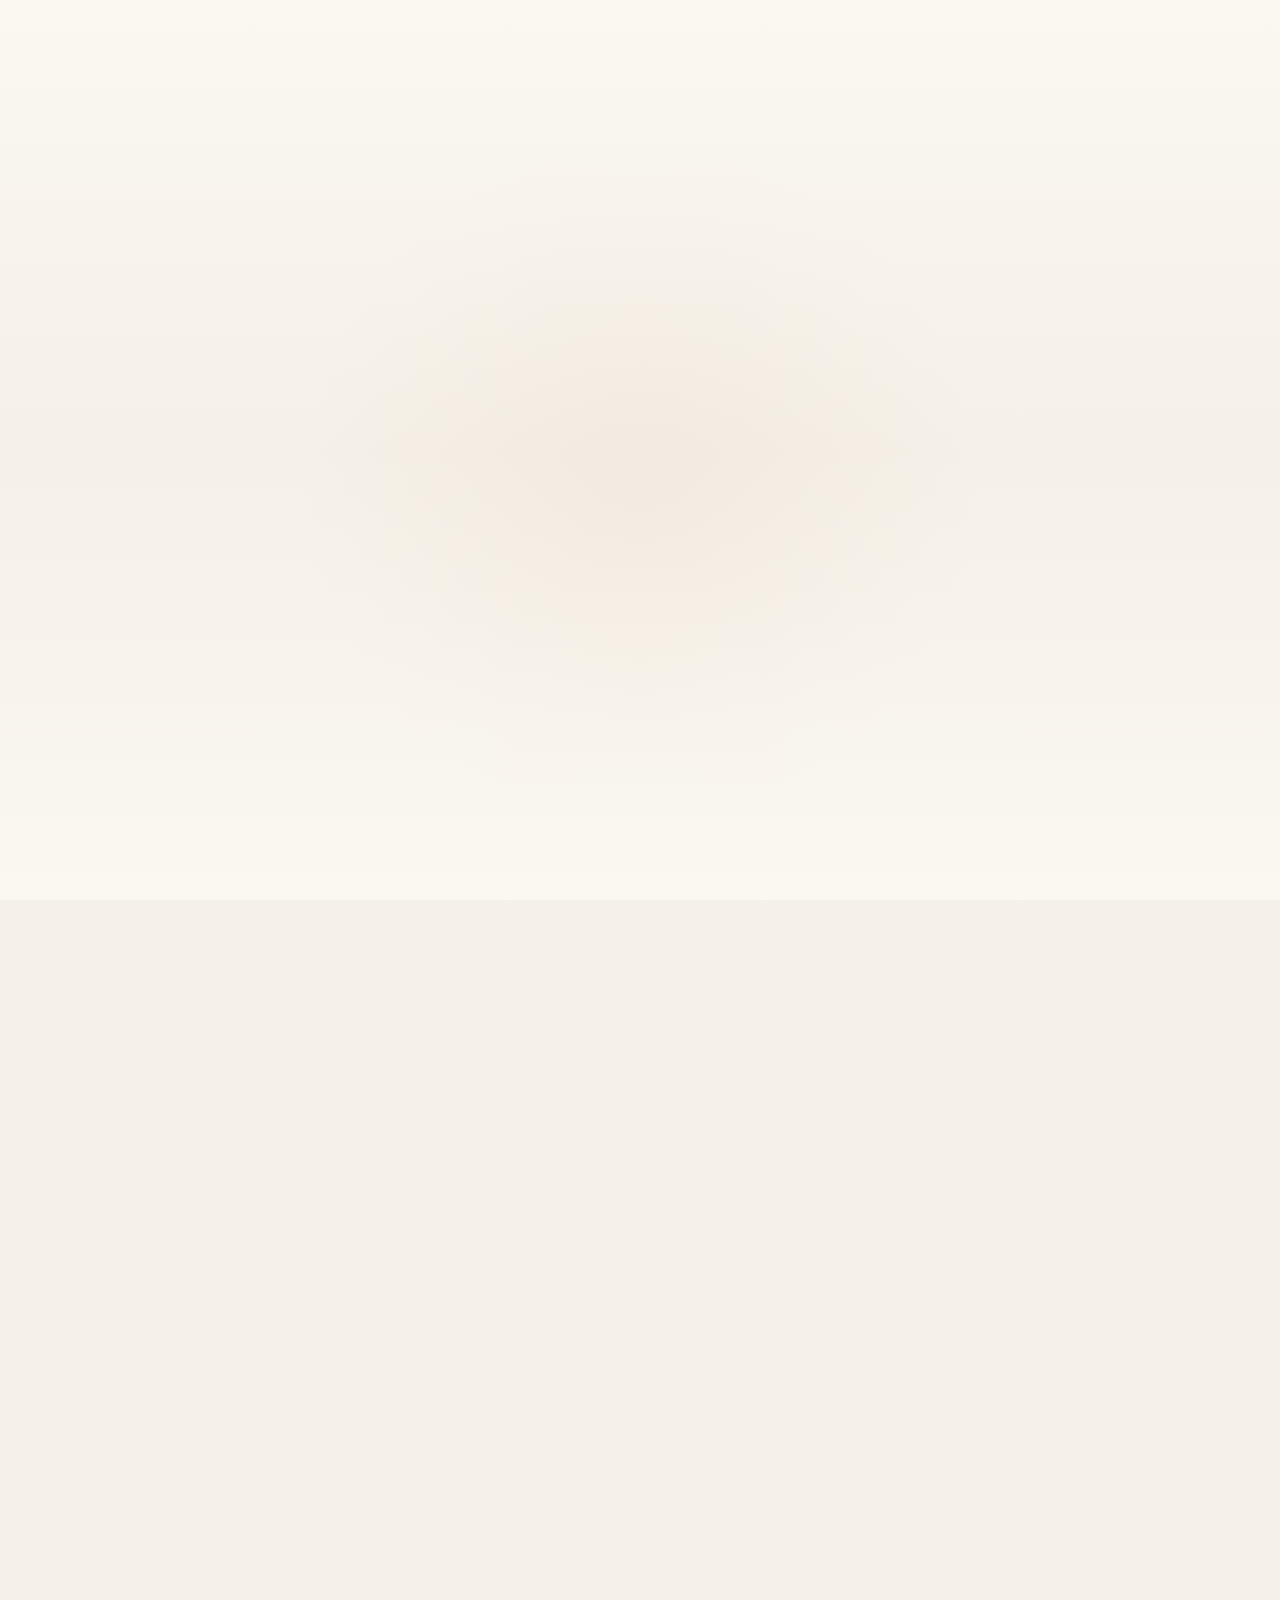
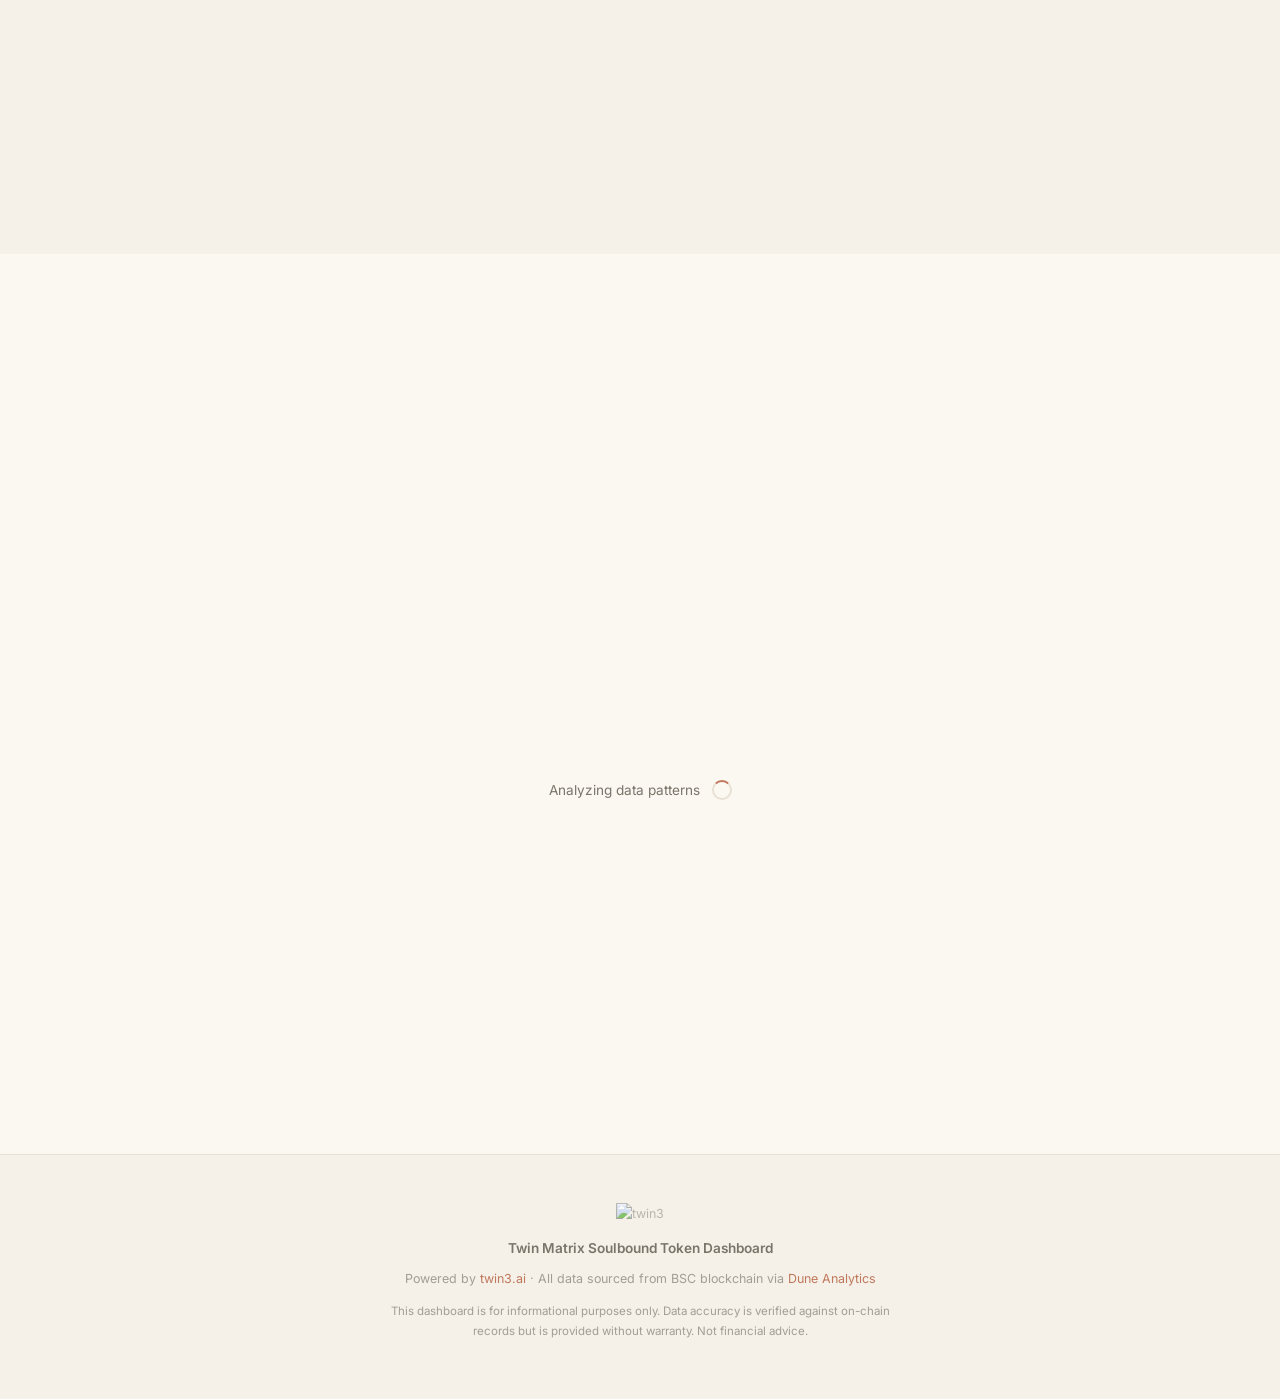
==== static/index.html @ 874ad04d "fix: UTC timezone for daily calculations, hero title resize, mobile padding - Changed daily calculat" ====
<!DOCTYPE html>
<html lang="en">

<head>
    <meta charset="UTF-8">
    <meta name="viewport" content="width=device-width, initial-scale=1.0">
    <title>Twin Matrix SBT — Growth Dashboard</title>
    <meta name="description"
        content="On-chain growth analytics dashboard for the Twin Matrix Soulbound Token on BSC. Real-time data updated every 4 hours.">
    <link rel="icon" href="/static/twin3-logo.svg" type="image/svg+xml">
    <link rel="preconnect" href="https://fonts.googleapis.com">
    <link
        href="https://fonts.googleapis.com/css2?family=Inter:wght@300;400;500;600;700;800;900&family=JetBrains+Mono:wght@400;500&display=swap"
        rel="stylesheet">
    <script src="https://cdnjs.cloudflare.com/ajax/libs/gsap/3.12.5/gsap.min.js"></script>
    <script src="https://cdnjs.cloudflare.com/ajax/libs/gsap/3.12.5/ScrollTrigger.min.js"></script>
    <script src="https://d3js.org/d3.v7.min.js"></script>
    <link rel="stylesheet" href="/static/style.css">
</head>

<body>

    <div class="progress-bar" id="progressBar"></div>
    <div class="tooltip" id="tooltip"></div>

    <!-- ═══════════ HERO ═══════════ -->
    <section class="hero" id="hero">
        <img src="/static/twin3-logo.svg" alt="twin3" class="hero-logo" id="heroLogo">
        <div class="hero-label">SOULBOUND TOKEN DASHBOARD</div>
        <h1 class="hero-title" id="heroTitle">Twin Matrix</h1>
        <div class="hero-subtitle-tag">Growth Dashboard</div>
        <p class="hero-subtitle">
            <strong>Twin Matrix Soulbound Token (SBT)</strong> is a BEP-721 NFT on the BNB Smart Chain.
            Each token is permanently bound to its owner's wallet and cannot be transferred — serving as
            a verifiable proof of membership in the Twin3 ecosystem.
        </p>
        <p class="hero-subtitle-sm">
            This dashboard tracks on-chain minting activity from contract deployment to present.
            All data is fetched directly from the BSC blockchain via Dune Analytics — no simulated data.
            <span class="update-badge" id="updateBadge">Data refreshed every 4 hours</span>
        </p>
        <div class="hero-contract" id="heroContract">
            <span class="mono">Contract: 0xe3ec...5156f</span>
            <span class="contract-sep">·</span>
            <span class="mono">Minter: 0x3446...7777</span>
        </div>
        <div class="hero-stats" id="heroStats">
            <div class="hero-stat">
                <div class="hero-stat-value" id="heroHolders">—</div>
                <div class="hero-stat-label">Total Holders</div>
            </div>
            <div class="hero-stat">
                <div class="hero-stat-value" id="heroToday">—</div>
                <div class="hero-stat-label">New Today</div>
            </div>
            <div class="hero-stat">
                <div class="hero-stat-value" id="heroDays">—</div>
                <div class="hero-stat-label">Days Active</div>
            </div>
            <div class="hero-stat">
                <div class="hero-stat-value" id="heroAvg7d">—</div>
                <div class="hero-stat-label">Avg/Day (7d)</div>
            </div>
        </div>
        <div class="hero-last-update" id="heroLastUpdate"></div>
        <div class="scroll-indicator"><span>Scroll to explore</span>
            <div class="arrow"></div>
        </div>
    </section>

    <!-- ═══════════ SCENE 1: GROWTH TIMELINE ═══════════ -->
    <section class="scene" id="scene-timeline">
        <div class="scene-inner">
            <div class="scene-label">Growth Timeline</div>
            <h2 class="scene-title">Daily New User Acquisition</h2>
            <p class="scene-narrative" id="timelineNarrative">Loading growth data...</p>

            <div class="explanation-block" id="timelineExplain">
                <p>Each bar represents the number of <strong>unique wallets</strong> that received a Twin Matrix SBT
                    on a given day. The minting contract sends one token per wallet — so each new holder
                    corresponds to exactly one mint transaction initiated by the official minter address.</p>
                <p>Use the <strong>moving average</strong> toggle to smooth out daily volatility. The brush area below
                    the chart lets you zoom into a specific date range by dragging the selection handles.</p>
            </div>

            <div class="metrics-row" id="timelineMetrics"></div>

            <div class="card" id="timelineCard">
                <h3>Daily New Users — Full History</h3>
                <div class="controls-row">
                    <label>Moving Avg:</label>
                    <div class="btn-group" id="maGroup">
                        <button class="btn" data-ma="0">None</button>
                        <button class="btn active" data-ma="7">7d</button>
                        <button class="btn" data-ma="14">14d</button>
                        <button class="btn" data-ma="30">30d</button>
                    </div>
                </div>
                <div class="chart-area" id="timelineChart" style="height:320px;"></div>
                <div class="range-slider-container">
                    <div class="chart-area range-brush-area" id="brushChart" style="height:48px;"></div>
                </div>
                <div class="chart-caption">
                    Each bar = COUNT(DISTINCT to_address) where from = 0x0 (minting). MA = rolling window average.
                </div>
            </div>

            <div class="card" id="cumulativeCard">
                <h3>Cumulative Holder Growth</h3>
                <div class="chart-area" id="cumulativeChart" style="height:280px;"></div>
                <div class="chart-caption">
                    Running total of unique holders. Milestone markers at 10K, 25K, 50K, and 75K.
                    Formula: <code>cumulative[n] = Σ(new_users[0..n])</code>
                </div>
            </div>

            <div class="formula-card" id="timelineFormulaCard">
                <div class="formula-card-header">
                    <span class="formula-icon">📐</span>
                    <div>
                        <div class="formula-card-title">Calculation Method</div>
                        <div class="formula-card-subtitle">How daily new users are counted</div>
                    </div>
                </div>
                <div class="formula-card-body">
                    <div class="formula-step">
                        <div class="step-num">1</div>
                        <div>
                            <strong>Identify mint transactions</strong> — Filter <code>nft.transfers</code> on BSC
                            where <code>from = 0x000...0000</code> (null address, indicating a mint) and the
                            initiating transaction sender matches the official minter wallet.
                        </div>
                    </div>
                    <div class="formula-step">
                        <div class="step-num">2</div>
                        <div>
                            <strong>Group by day</strong> — Truncate <code>block_time</code> to date and count
                            distinct
                            <code>to</code> addresses per day. This prevents double-counting if a wallet received
                            multiple tokens in one day (which does not happen for SBTs, but is a safety measure).
                        </div>
                    </div>
                    <div class="formula-step">
                        <div class="step-num">3</div>
                        <div>
                            <strong>Compute cumulative</strong> — Sum all daily counts up to each date to produce the
                            running total of holders.
                        </div>
                    </div>
                </div>
                <details class="formula-sql">
                    <summary>View SQL Query</summary>
                    <div class="formula-content" id="timelineSQL">
                        <div class="loading">Loading SQL</div>
                    </div>
                </details>
            </div>
        </div>
    </section>

    <!-- ═══════════ SCENE 2: WALLET ANALYSIS ═══════════ -->
    <section class="scene" id="scene-wallet">
        <div class="scene-inner">
            <div class="scene-label">User Quality Analysis</div>
            <h2 class="scene-title">Who Are Our New Users?</h2>
            <p class="scene-narrative" id="walletNarrative">Loading wallet analysis...</p>

            <div class="explanation-block" id="walletExplain">
                <p>For each new holder, we look back <strong>up to 1 year</strong> at their transaction history on BNB
                    Smart Chain.
                    This reveals whether they are <em>brand-new wallets</em> (never transacted before) or <em>seasoned
                        users</em> with existing on-chain activity.</p>
                <p>The <strong>donut chart</strong> shows wallet age distribution — how long ago each wallet first
                    appeared on-chain.
                    The <strong>bar chart</strong> shows how many prior transactions each wallet had before minting the
                    SBT.</p>
            </div>

            <div style="display:flex;gap:1.2rem;flex-wrap:wrap;">
                <div class="card" style="flex:1;min-width:300px;" id="ageDonutCard">
                    <h3>Wallet Age Distribution</h3>
                    <div class="chart-area" id="ageDonut" style="height:300px;"></div>
                    <div class="chart-caption">
                        Age = days since first on-chain transaction (up to 1 year lookback).
                        "No history" = no prior transactions found within the lookback window.
                    </div>
                </div>
                <div class="card" style="flex:1;min-width:300px;" id="txBarCard">
                    <h3>Prior Transaction Activity</h3>
                    <div class="chart-area" id="txBar" style="height:300px;"></div>
                    <div class="chart-caption">
                        Count of outgoing transactions in the 365 days before minting.
                        Higher counts = more active/experienced users.
                    </div>
                </div>
            </div>

            <div class="formula-card" id="walletFormulaCard">
                <div class="formula-card-header">
                    <span class="formula-icon">📐</span>
                    <div>
                        <div class="formula-card-title">Wallet Age Analysis Method</div>
                        <div class="formula-card-subtitle">How we classify user experience level</div>
                    </div>
                </div>
                <div class="formula-card-body">
                    <div class="formula-step">
                        <div class="step-num">1</div>
                        <div>
                            <strong>Identify today's new users</strong> — All wallets receiving their first SBT today.
                        </div>
                    </div>
                    <div class="formula-step">
                        <div class="step-num">2</div>
                        <div>
                            <strong>Count prior transactions</strong> — For each new user, count
                            <code>bnb.transactions</code> where <code>from = wallet</code> in the 365 days before the
                            mint.
                        </div>
                    </div>
                    <div class="formula-step">
                        <div class="step-num">3</div>
                        <div>
                            <strong>Find wallet age</strong> — Earliest transaction date within the lookback window.
                            <code>age_days = mint_date - first_tx_date</code>. If no history found, classified as "No
                            history (≤1y)".
                        </div>
                    </div>
                    <div class="formula-step">
                        <div class="step-num">4</div>
                        <div>
                            <strong>Bucket classification</strong> — Age buckets: <em>&lt;7d, 7–29d, 30–89d, 90–179d,
                                180d–1y</em>.
                            Tx buckets: <em>0, 1–2, 3–9, 10–49, 50–199, 200+</em>.
                        </div>
                    </div>
                </div>
                <details class="formula-sql">
                    <summary>View SQL Query</summary>
                    <div class="formula-content" id="walletSQL">
                        <div class="loading">Loading SQL</div>
                    </div>
                </details>
            </div>
        </div>
    </section>

    <!-- ═══════════ SCENE 3: CROSS-ANALYSIS HEATMAPS ═══════════ -->
    <section class="scene" id="scene-heatmap">
        <div class="scene-inner">
            <div class="scene-label">Cross-Tab Analysis</div>
            <h2 class="scene-title">Wallet Maturity × Activity</h2>
            <p class="scene-narrative">
                The heatmap below cross-tabulates <strong>wallet age</strong> (rows) against <strong>prior transaction
                    count</strong> (columns) to reveal the profile of today's new SBT holders.
                Darker cells indicate higher concentrations of users. Hover any cell for exact numbers.
            </p>

            <div class="explanation-block">
                <p>This matrix answers: <em>"Are new holders experienced blockchain users or newcomers?"</em>
                    If most users land in the top-left (no history + 0 txs), it may indicate fresh wallets
                    created specifically for this token. If concentrated in bottom-right, it suggests adoption
                    by established on-chain users.</p>
                <p>Toggle between <strong>absolute counts</strong> and <strong>percentage view</strong> to understand
                    relative distribution.</p>
            </div>

            <div class="card" id="heatmapCard">
                <h3>Age × Transaction Count</h3>
                <div class="controls-row">
                    <div class="btn-group" id="heatmapMode">
                        <button class="btn active" data-mode="count">User Count</button>
                        <button class="btn" data-mode="pct">% of Total</button>
                    </div>
                </div>
                <div class="heatmap-wrapper">
                    <table class="heatmap-table">
                        <thead id="heatmapHead"></thead>
                        <tbody id="heatmapBody"></tbody>
                    </table>
                </div>
                <div class="chart-caption">
                    Matrix[row, col] = COUNT(*) WHERE age_bucket = row AND tx_count_bucket = col.
                    Color intensity ∝ value / max(matrix).
                </div>
            </div>

            <div class="card" id="ageStripCard">
                <h3>Wallet Age — Proportion Strip</h3>
                <p class="strip-desc">Each segment's width represents the proportion of new users in that age category.
                </p>
                <div id="ageStrip" style="display:flex;border-radius:8px;overflow:hidden;height:36px;"></div>
                <div id="ageStripLegend"
                    style="display:flex;flex-wrap:wrap;gap:0.6rem;margin-top:0.6rem;font-size:0.75rem;color:var(--text-muted);">
                </div>
            </div>
        </div>
    </section>

    <!-- ═══════════ SCENE 4: KEY INSIGHTS ═══════════ -->
    <section class="scene" id="scene-insights">
        <div class="scene-inner">
            <div class="scene-label">Automated Insights</div>
            <h2 class="scene-title">Key Takeaways</h2>
            <p class="scene-narrative">
                The following insights are <strong>auto-generated</strong> by comparing recent metrics against
                historical baselines. They are updated every 4 hours along with the underlying data.
            </p>
            <div class="insights-grid" id="insightsGrid">
                <div class="loading">Analyzing data patterns</div>
            </div>
        </div>
    </section>

    <!-- ═══════════ FOOTER ═══════════ -->
    <footer class="footer" id="footer">
        <img src="/static/twin3-logo.svg" alt="twin3" class="footer-logo">
        <p class="footer-brand">Twin Matrix Soulbound Token Dashboard</p>
        <p>Powered by <a href="https://twin3.ai" target="_blank">twin3.ai</a> · All data sourced from BSC blockchain
            via <a href="https://dune.com" target="_blank">Dune Analytics</a></p>
        <p class="footer-disclaimer">
            This dashboard is for informational purposes only. Data accuracy is verified against on-chain records
            but is provided without warranty. Not financial advice.
        </p>
        <p class="footer-update" id="footerUpdate"></p>
    </footer>

    <script src="/static/app.js"></script>
</body>

</html>
---- static/style.css ----
/* ═══════════════════════════════════════════════════════════
   BSC Token Growth Dashboard — Cream Theme
   ═══════════════════════════════════════════════════════════ */

:root {
    --bg-primary: #FBF8F1;
    --bg-secondary: #F5F0E8;
    --bg-card: rgba(255, 255, 255, 0.75);
    --bg-card-solid: #FFFFFF;
    --bg-code: #F0EBE1;
    --text-primary: #2D2A26;
    --text-secondary: #5A5550;
    --text-muted: #7A746A;
    --text-faint: #A39E94;
    --border: #E8E0D4;
    --border-light: #F0E8DC;
    --accent: #C0785C;
    --accent-light: #D4A574;
    --accent-dark: #A06040;
    --accent-bg: rgba(192, 120, 92, 0.08);
    --green: #5B8C5A;
    --green-bg: rgba(91, 140, 90, 0.08);
    --amber: #B8860B;
    --amber-bg: rgba(184, 134, 11, 0.08);
    --info: #7B8FA8;
    --info-bg: rgba(123, 143, 168, 0.08);
    --chart-grid: #EDE6DA;
    --shadow-sm: 0 1px 3px rgba(45, 42, 38, 0.06);
    --shadow-md: 0 4px 16px rgba(45, 42, 38, 0.08);
    --shadow-lg: 0 8px 32px rgba(45, 42, 38, 0.1);
    --radius: 14px;
}

*,
*::before,
*::after {
    box-sizing: border-box;
    margin: 0;
    padding: 0;
}

html {
    scroll-behavior: smooth;
}

body {
    font-family: 'Inter', -apple-system, sans-serif;
    background: var(--bg-primary);
    color: var(--text-primary);
    line-height: 1.7;
    overflow-x: hidden;
}

.mono {
    font-family: 'JetBrains Mono', monospace;
}

h1,
h2,
h3 {
    font-weight: 700;
    line-height: 1.2;
    color: var(--text-primary);
}

/* ── Progress Bar ─────────────────────────────────────────── */
.progress-bar {
    position: fixed;
    top: 0;
    left: 0;
    height: 3px;
    background: linear-gradient(90deg, var(--accent), var(--accent-light));
    z-index: 999;
    width: 0%;
}

/* ── Layout ───────────────────────────────────────────────── */
.scene {
    min-height: 100vh;
    display: flex;
    align-items: center;
    justify-content: center;
    padding: 5rem 2rem;
    position: relative;
}

.scene:nth-child(even) {
    background: var(--bg-secondary);
}

.scene-inner {
    max-width: 960px;
    width: 100%;
}

/* ── Hero ─────────────────────────────────────────────────── */
.hero {
    min-height: 100vh;
    display: flex;
    flex-direction: column;
    align-items: center;
    justify-content: center;
    text-align: center;
    background: linear-gradient(180deg, var(--bg-primary) 0%, var(--bg-secondary) 50%, var(--bg-primary) 100%);
    position: relative;
}

.hero::before {
    content: '';
    position: absolute;
    top: 15%;
    left: 50%;
    transform: translateX(-50%);
    width: 700px;
    height: 700px;
    background: radial-gradient(circle, rgba(192, 120, 92, 0.05) 0%, transparent 70%);
    pointer-events: none;
}

.hero-label {
    font-size: 0.7rem;
    letter-spacing: 0.3em;
    text-transform: uppercase;
    color: var(--accent);
    margin-bottom: 1rem;
    opacity: 0;
}

.hero-title {
    font-size: 3.8rem;
    font-weight: 900;
    background: linear-gradient(135deg, var(--text-primary) 0%, var(--accent) 100%);
    -webkit-background-clip: text;
    -webkit-text-fill-color: transparent;
    background-clip: text;
    color: transparent;
    margin-bottom: 0.2rem;
    opacity: 0;
}

.hero-subtitle-tag {
    font-size: 1.1rem;
    font-weight: 500;
    letter-spacing: 0.15em;
    text-transform: uppercase;
    color: var(--text-muted);
    margin-bottom: 1.5rem;
    opacity: 0;
}

.hero-logo {
    width: 72px;
    height: 72px;
    margin-bottom: 1.2rem;
    opacity: 0;
}

.hero-subtitle {
    font-size: 1rem;
    color: var(--text-secondary);
    max-width: 600px;
    margin-bottom: 0.8rem;
    opacity: 0;
    line-height: 1.8;
}

.hero-subtitle strong {
    color: var(--text-primary);
    font-weight: 700;
}

.hero-subtitle-sm {
    font-size: 0.88rem;
    color: var(--text-muted);
    max-width: 560px;
    margin-bottom: 1.2rem;
    opacity: 0;
    line-height: 1.7;
}

.update-badge {
    display: inline-block;
    padding: 0.15rem 0.6rem;
    margin-left: 0.3rem;
    background: var(--accent-bg);
    color: var(--accent);
    border-radius: 999px;
    font-size: 0.72rem;
    font-weight: 600;
    letter-spacing: 0.02em;
    border: 1px solid rgba(192, 120, 92, 0.2);
}

.hero-contract {
    font-size: 0.74rem;
    color: var(--text-faint);
    padding: 0.5rem 1.2rem;
    border: 1px solid var(--border);
    border-radius: 999px;
    background: var(--bg-card);
    opacity: 0;
    display: flex;
    align-items: center;
    gap: 0.3rem;
    flex-wrap: wrap;
    justify-content: center;
}

.contract-sep {
    color: var(--border);
    margin: 0 0.2rem;
}

.hero-last-update {
    font-size: 0.72rem;
    color: var(--text-faint);
    margin-top: 1rem;
    opacity: 0;
}

.hero-stats {
    display: flex;
    gap: 2rem;
    margin-top: 2.5rem;
    opacity: 0;
}

.hero-stat {
    text-align: center;
}

.hero-stat-value {
    font-size: 2rem;
    font-weight: 900;
    background: linear-gradient(135deg, var(--accent-dark), var(--accent-light));
    -webkit-background-clip: text;
    -webkit-text-fill-color: transparent;
}

.hero-stat-label {
    font-size: 0.7rem;
    letter-spacing: 0.12em;
    text-transform: uppercase;
    color: var(--text-muted);
}

.scroll-indicator {
    position: absolute;
    bottom: 2rem;
    left: 50%;
    transform: translateX(-50%);
    display: flex;
    flex-direction: column;
    align-items: center;
    gap: 0.5rem;
    color: var(--text-faint);
    font-size: 0.72rem;
    letter-spacing: 0.1em;
    opacity: 0;
}

.scroll-indicator .arrow {
    width: 18px;
    height: 18px;
    border-right: 2px solid var(--text-faint);
    border-bottom: 2px solid var(--text-faint);
    transform: rotate(45deg);
    animation: bounceArrow 2s infinite;
}

@keyframes bounceArrow {

    0%,
    100% {
        transform: rotate(45deg) translateY(0);
    }

    50% {
        transform: rotate(45deg) translateY(8px);
    }
}

/* ── Section Labels ──────────────────────────────────────── */
.scene-label {
    font-size: 0.68rem;
    letter-spacing: 0.2em;
    text-transform: uppercase;
    color: var(--accent);
    margin-bottom: 0.75rem;
    opacity: 0;
}

.scene-title {
    font-size: 1.9rem;
    font-weight: 800;
    margin-bottom: 1rem;
    opacity: 0;
}

.scene-narrative {
    font-size: 1rem;
    color: var(--text-secondary);
    margin-bottom: 2rem;
    line-height: 1.8;
    opacity: 0;
}

/* ── Cards ────────────────────────────────────────────────── */
.card {
    background: var(--bg-card);
    border: 1px solid var(--border);
    border-radius: var(--radius);
    padding: 2rem;
    box-shadow: var(--shadow-sm);
    margin-bottom: 1.5rem;
    opacity: 0;
    transform: translateY(30px);
    transition: box-shadow 0.3s, transform 0.3s;
}

.card:hover {
    box-shadow: var(--shadow-md);
}

.card h3 {
    font-size: 0.68rem;
    letter-spacing: 0.2em;
    text-transform: uppercase;
    color: var(--text-muted);
    margin-bottom: 1.2rem;
}

/* ── Big Numbers ─────────────────────────────────────────── */
.metrics-row {
    display: flex;
    gap: 1.2rem;
    margin-bottom: 1.5rem;
    flex-wrap: wrap;
}

.metric-card {
    flex: 1;
    min-width: 180px;
    background: var(--bg-card);
    border: 1px solid var(--border);
    border-radius: var(--radius);
    padding: 1.5rem;
    text-align: center;
    box-shadow: var(--shadow-sm);
    opacity: 0;
    transform: translateY(20px);
    transition: box-shadow 0.3s, transform 0.2s;
}

.metric-card:hover {
    box-shadow: var(--shadow-md);
    transform: translateY(-2px) !important;
}

.metric-value {
    font-size: 2.4rem;
    font-weight: 900;
    background: linear-gradient(135deg, var(--accent-dark), var(--accent-light));
    -webkit-background-clip: text;
    -webkit-text-fill-color: transparent;
}

.metric-label {
    font-size: 0.7rem;
    letter-spacing: 0.12em;
    text-transform: uppercase;
    color: var(--text-muted);
    margin-top: 0.3rem;
}

.metric-spark {
    margin-top: 0.5rem;
    height: 30px;
}

/* ── Chart Controls ──────────────────────────────────────── */
.controls-row {
    display: flex;
    gap: 0.5rem;
    margin-bottom: 1rem;
    flex-wrap: wrap;
    align-items: center;
}

.controls-row label {
    font-size: 0.75rem;
    color: var(--text-muted);
    margin-right: 0.25rem;
}

.btn {
    padding: 0.35rem 0.8rem;
    border: 1px solid var(--border);
    border-radius: 8px;
    background: var(--bg-card-solid);
    color: var(--text-secondary);
    font-size: 0.78rem;
    cursor: pointer;
    transition: all 0.2s;
    font-family: inherit;
}

.btn:hover,
.btn.active {
    background: var(--accent);
    color: #fff;
    border-color: var(--accent);
}

.btn-group {
    display: flex;
    gap: 0;
}

.btn-group .btn {
    border-radius: 0;
}

.btn-group .btn:first-child {
    border-radius: 8px 0 0 8px;
}

.btn-group .btn:last-child {
    border-radius: 0 8px 8px 0;
}

/* ── Date Range Slider ───────────────────────────────────── */
.range-slider-container {
    position: relative;
    width: 100%;
    height: 48px;
    margin: 1rem 0 0.5rem;
    background: var(--bg-secondary);
    border-radius: 8px;
    overflow: hidden;
}

.range-brush-area {
    width: 100%;
    height: 100%;
}

/* ── Charts ───────────────────────────────────────────────── */
.chart-area {
    position: relative;
    width: 100%;
}

.chart-area svg {
    width: 100%;
    overflow: visible;
}

/* ── Heatmap ─────────────────────────────────────────────── */
.heatmap-wrapper {
    overflow-x: auto;
}

.heatmap-table {
    width: 100%;
    border-collapse: separate;
    border-spacing: 4px;
}

.heatmap-table th {
    font-size: 0.68rem;
    letter-spacing: 0.1em;
    text-transform: uppercase;
    color: var(--text-muted);
    padding: 0.6rem;
    text-align: center;
}

.heatmap-table td {
    text-align: center;
    padding: 0.6rem;
    border-radius: 6px;
    font-weight: 600;
    font-size: 0.85rem;
    transition: transform 0.15s;
    cursor: default;
    position: relative;
}

.heatmap-table td:hover {
    transform: scale(1.08);
    z-index: 2;
}

.heatmap-table .row-label {
    text-align: left;
    color: var(--text-secondary);
    font-weight: 500;
    font-size: 0.82rem;
}

/* ── Tooltip ─────────────────────────────────────────────── */
.tooltip {
    position: fixed;
    padding: 0.6rem 0.9rem;
    background: var(--text-primary);
    color: var(--bg-primary);
    border-radius: 8px;
    font-size: 0.78rem;
    pointer-events: none;
    z-index: 1000;
    opacity: 0;
    transition: opacity 0.15s;
    box-shadow: var(--shadow-lg);
    max-width: 240px;
    line-height: 1.5;
}

.tooltip.visible {
    opacity: 1;
}

/* ── Insight Cards ───────────────────────────────────────── */
.insights-grid {
    display: flex;
    flex-direction: column;
    gap: 1rem;
}

.insight-card {
    background: var(--bg-card);
    border: 1px solid var(--border);
    border-radius: 12px;
    padding: 1.3rem 1.8rem;
    box-shadow: var(--shadow-sm);
    opacity: 0;
    transform: translateX(-20px);
}

.insight-card.positive {
    border-left: 3px solid var(--green);
    background: var(--green-bg);
}

.insight-card.warning {
    border-left: 3px solid var(--amber);
    background: var(--amber-bg);
}

.insight-card.info {
    border-left: 3px solid var(--info);
    background: var(--info-bg);
}

.insight-card .title {
    font-weight: 700;
    font-size: 0.9rem;
    margin-bottom: 0.4rem;
}

.insight-card.positive .title {
    color: var(--green);
}

.insight-card.warning .title {
    color: var(--amber);
}

.insight-card.info .title {
    color: var(--info);
}

.insight-card .detail {
    font-size: 0.85rem;
    color: var(--text-secondary);
    line-height: 1.6;
}

/* ── Formula Block ───────────────────────────────────────── */
details.formula-block {
    margin-top: 1.2rem;
    border: 1px solid var(--border-light);
    border-radius: 10px;
    overflow: hidden;
}

details.formula-block summary {
    padding: 0.65rem 1rem;
    cursor: pointer;
    font-size: 0.82rem;
    font-weight: 500;
    color: var(--text-muted);
    background: var(--bg-secondary);
    user-select: none;
    transition: color 0.2s;
}

details.formula-block summary:hover {
    color: var(--accent);
}

details.formula-block[open] summary {
    border-bottom: 1px solid var(--border-light);
}

.formula-content {
    padding: 1rem;
    background: var(--bg-code);
}

.formula-content .desc {
    font-size: 0.82rem;
    color: var(--text-secondary);
    margin-bottom: 0.8rem;
    line-height: 1.6;
}

.formula-content pre {
    background: #2D2A26;
    color: #E8E0D4;
    padding: 0.8rem 1rem;
    border-radius: 8px;
    overflow-x: auto;
    font-size: 0.75rem;
    line-height: 1.6;
    font-family: 'JetBrains Mono', monospace;
}

/* ── Loading ─────────────────────────────────────────────── */
.loading {
    display: flex;
    align-items: center;
    justify-content: center;
    padding: 3rem;
    color: var(--text-muted);
    font-size: 0.85rem;
}

.loading::after {
    content: '';
    width: 20px;
    height: 20px;
    margin-left: 0.75rem;
    border: 2px solid var(--border);
    border-top-color: var(--accent);
    border-radius: 50%;
    animation: spin 0.6s linear infinite;
}

@keyframes spin {
    to {
        transform: rotate(360deg);
    }
}

/* ── Footer ──────────────────────────────────────────────── */
.footer {
    text-align: center;
    padding: 3rem 2rem;
    color: var(--text-faint);
    font-size: 0.78rem;
    border-top: 1px solid var(--border);
    background: var(--bg-secondary);
}

.footer-logo {
    width: 40px;
    height: 40px;
    margin-bottom: 0.8rem;
    opacity: 0.7;
}

.footer-brand {
    font-weight: 600;
    color: var(--text-muted);
    margin-bottom: 0.5rem;
    font-size: 0.85rem;
}

.footer a {
    color: var(--accent);
    text-decoration: none;
}

.footer a:hover {
    text-decoration: underline;
}

.footer-disclaimer {
    font-size: 0.72rem;
    color: var(--text-faint);
    margin-top: 0.8rem;
    max-width: 500px;
    margin-inline: auto;
}

.footer-update {
    font-size: 0.7rem;
    color: var(--text-faint);
    margin-top: 0.6rem;
}

/* ── Explanation Blocks ──────────────────────────────────── */
.explanation-block {
    background: var(--accent-bg);
    border-left: 3px solid var(--accent-light);
    border-radius: 0 10px 10px 0;
    padding: 1.2rem 1.5rem;
    margin-bottom: 1.5rem;
    opacity: 0;
    transform: translateY(15px);
}

.explanation-block p {
    font-size: 0.9rem;
    line-height: 1.8;
    color: var(--text-secondary);
    margin-bottom: 0.6rem;
}

.explanation-block p:last-child {
    margin-bottom: 0;
}

.explanation-block strong {
    color: var(--text-primary);
}

.explanation-block em {
    color: var(--accent-dark);
    font-style: normal;
    font-weight: 500;
}

.explanation-block code {
    font-family: 'JetBrains Mono', monospace;
    font-size: 0.82em;
    background: rgba(192, 120, 92, 0.1);
    padding: 0.1em 0.35em;
    border-radius: 4px;
}

.strip-desc {
    font-size: 0.85rem;
    color: var(--text-muted);
    margin-bottom: 0.8rem;
    line-height: 1.6;
}

/* ── Chart Captions ──────────────────────────────────────── */
.chart-caption {
    font-size: 0.78rem;
    color: var(--text-faint);
    margin-top: 0.8rem;
    line-height: 1.6;
    border-top: 1px solid var(--border-light);
    padding-top: 0.7rem;
}

.chart-caption code {
    font-family: 'JetBrains Mono', monospace;
    font-size: 0.85em;
    background: var(--bg-code);
    padding: 0.1em 0.3em;
    border-radius: 3px;
}

/* ── Formula Cards ───────────────────────────────────────── */
.formula-card {
    background: var(--bg-card);
    border: 1px solid var(--border);
    border-radius: var(--radius);
    overflow: hidden;
    margin-top: 1.5rem;
    opacity: 0;
    transform: translateY(20px);
}

.formula-card-header {
    display: flex;
    align-items: center;
    gap: 0.8rem;
    padding: 1.2rem 1.5rem;
    background: var(--bg-secondary);
    border-bottom: 1px solid var(--border-light);
}

.formula-icon {
    font-size: 1.4rem;
}

.formula-card-title {
    font-weight: 700;
    font-size: 0.92rem;
    color: var(--text-primary);
}

.formula-card-subtitle {
    font-size: 0.78rem;
    color: var(--text-muted);
}

.formula-card-body {
    padding: 1.2rem 1.5rem;
}

.formula-step {
    display: flex;
    gap: 0.8rem;
    margin-bottom: 1rem;
    align-items: flex-start;
}

.formula-step:last-child {
    margin-bottom: 0;
}

.step-num {
    flex-shrink: 0;
    width: 26px;
    height: 26px;
    border-radius: 50%;
    background: var(--accent);
    color: #fff;
    font-size: 0.75rem;
    font-weight: 700;
    display: flex;
    align-items: center;
    justify-content: center;
    margin-top: 2px;
}

.formula-step>div:last-child {
    font-size: 0.88rem;
    color: var(--text-secondary);
    line-height: 1.7;
}

.formula-step strong {
    color: var(--text-primary);
}

.formula-step code {
    font-family: 'JetBrains Mono', monospace;
    font-size: 0.82em;
    background: var(--bg-code);
    padding: 0.1em 0.3em;
    border-radius: 3px;
}

details.formula-sql {
    border-top: 1px solid var(--border-light);
}

details.formula-sql summary {
    padding: 0.65rem 1.5rem;
    cursor: pointer;
    font-size: 0.82rem;
    font-weight: 500;
    color: var(--text-muted);
    background: var(--bg-secondary);
    user-select: none;
    transition: color 0.2s;
}

details.formula-sql summary:hover {
    color: var(--accent);
}

/* ── Responsive ──────────────────────────────────────────── */
@media (max-width: 640px) {
    .hero {
        padding: 3rem 1.8rem;
    }

    .hero-logo {
        width: 56px;
        height: 56px;
    }

    .hero-title {
        font-size: 2.6rem;
    }

    .hero-subtitle-tag {
        font-size: 0.9rem;
        margin-bottom: 1rem;
    }

    .hero-subtitle,
    .hero-subtitle-sm {
        padding: 0 0.5rem;
        font-size: 0.9rem;
    }

    .hero-stats {
        flex-direction: column;
        gap: 1rem;
    }

    .hero-contract {
        font-size: 0.68rem;
        padding: 0.4rem 0.8rem;
    }

    .scene {
        padding: 3rem 1.6rem;
    }

    .scene-inner {
        padding: 0 0.2rem;
    }

    .scene-title {
        font-size: 1.4rem;
    }

    .scene-narrative {
        font-size: 0.9rem;
    }

    .card {
        padding: 1.2rem 1rem;
    }

    .explanation-block {
        padding: 1rem 1.1rem;
        margin-left: 0;
        margin-right: 0;
    }

    .formula-card-header {
        padding: 1rem 1.1rem;
    }

    .formula-card-body {
        padding: 1rem 1.1rem;
    }

    .formula-step {
        gap: 0.6rem;
    }

    .formula-step>div:last-child {
        font-size: 0.82rem;
    }

    .metric-value {
        font-size: 1.8rem;
    }

    .metrics-row {
        gap: 0.8rem;
    }

    .metric-card {
        min-width: 140px;
        padding: 1rem;
    }

    .heatmap-table th,
    .heatmap-table td {
        padding: 0.4rem 0.3rem;
        font-size: 0.72rem;
    }

    .footer {
        padding: 2rem 1.5rem;
    }
}
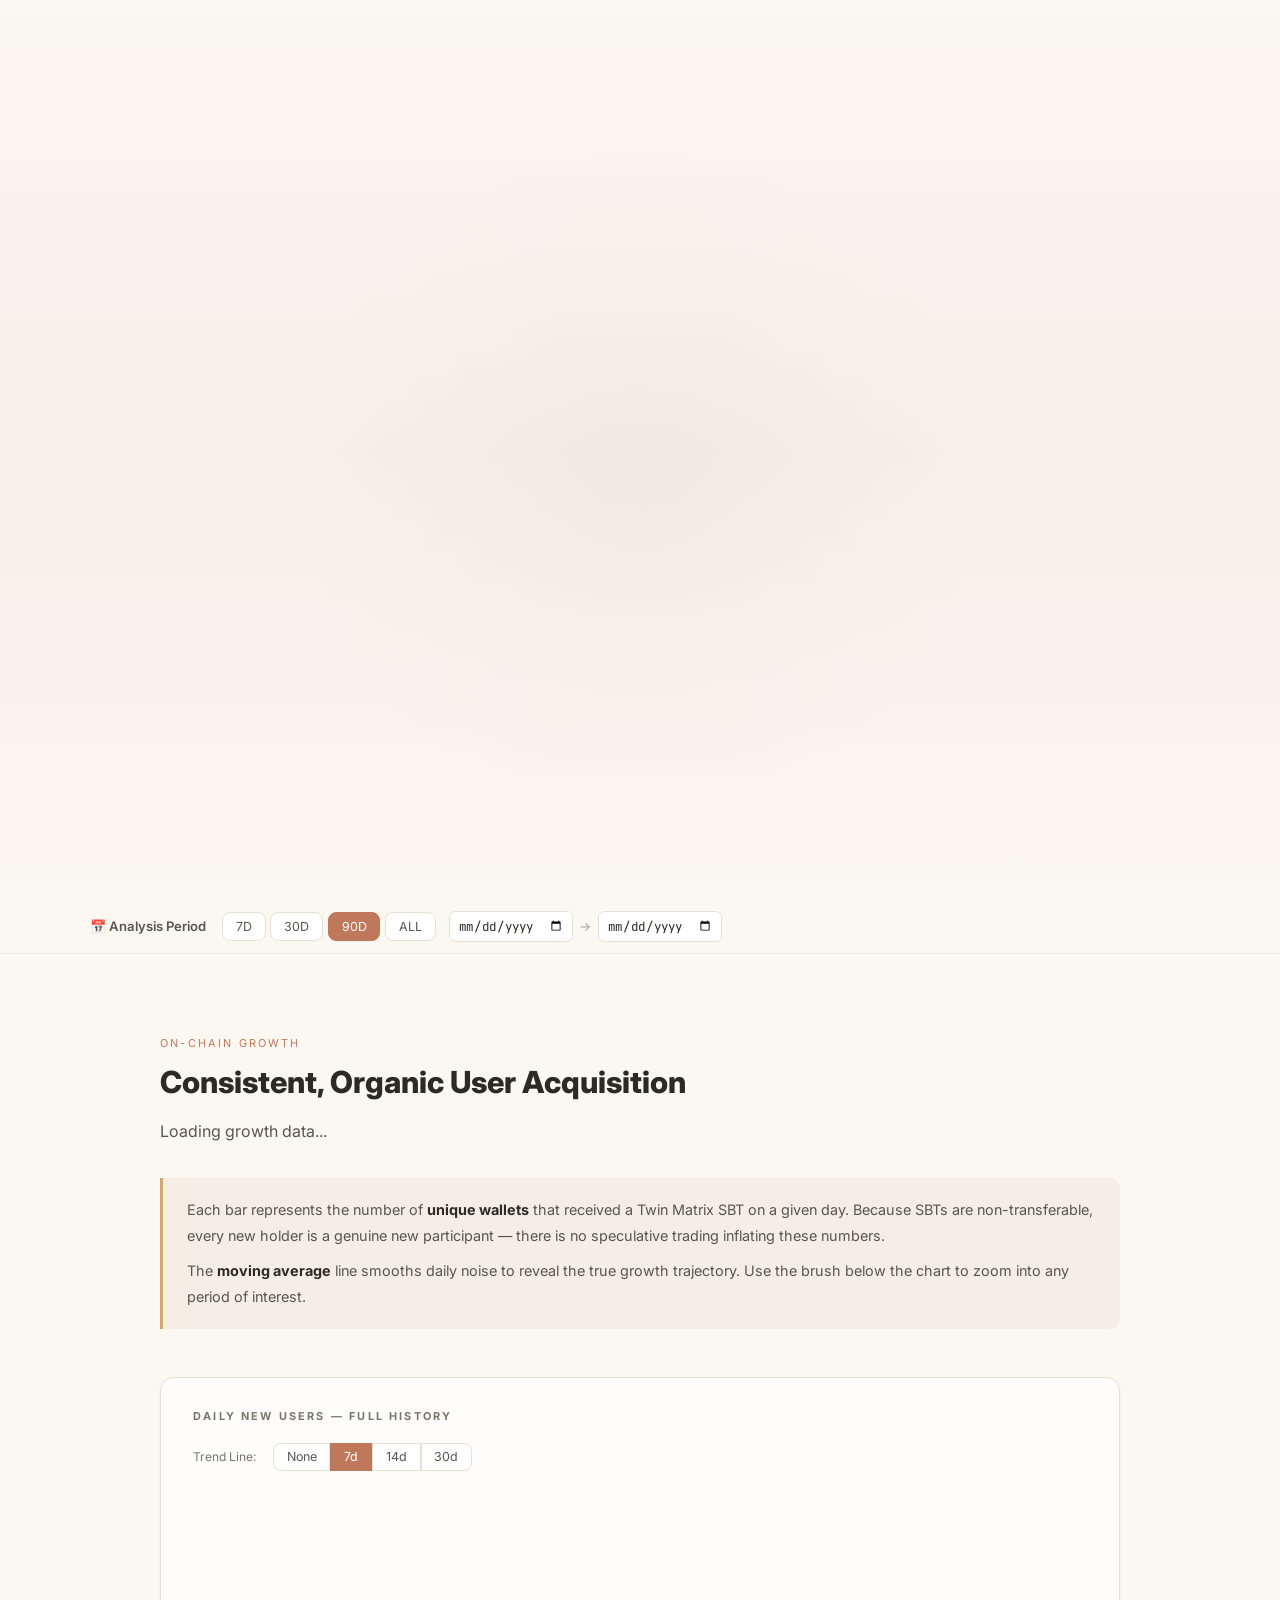
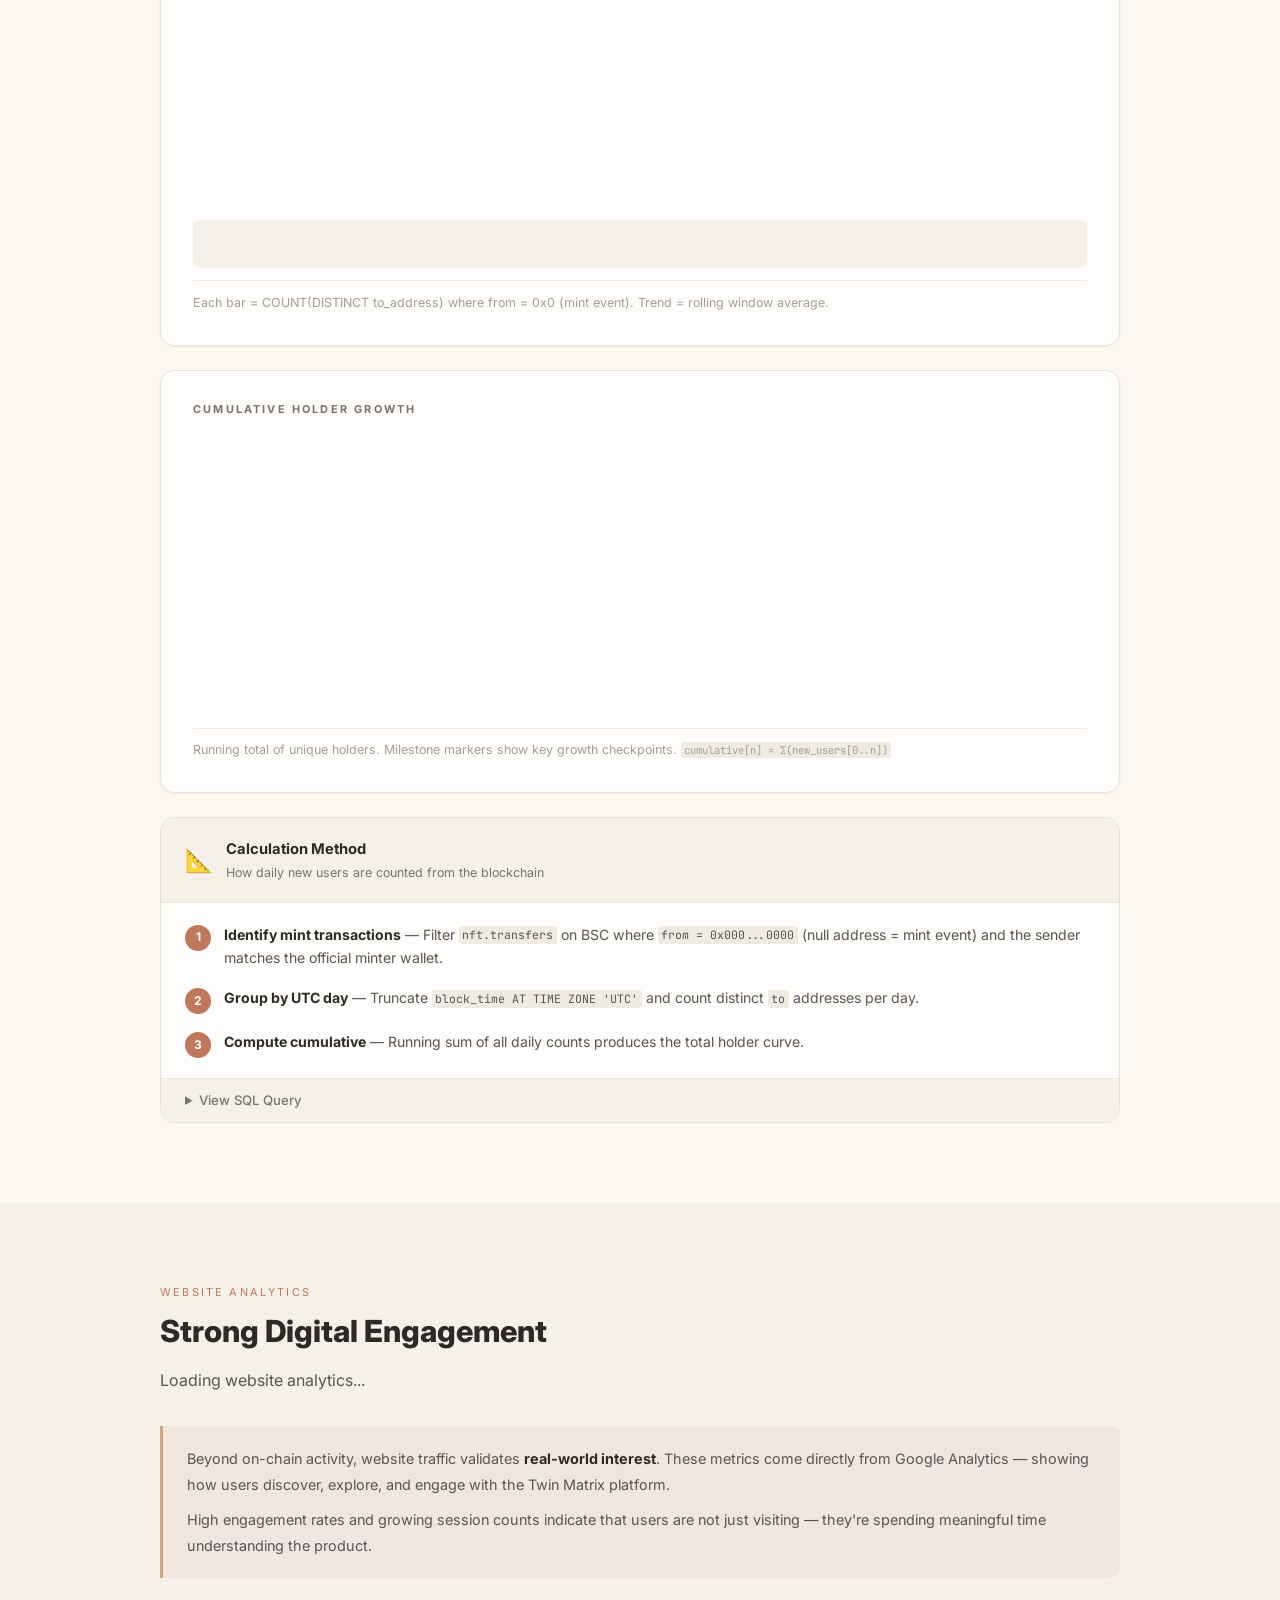
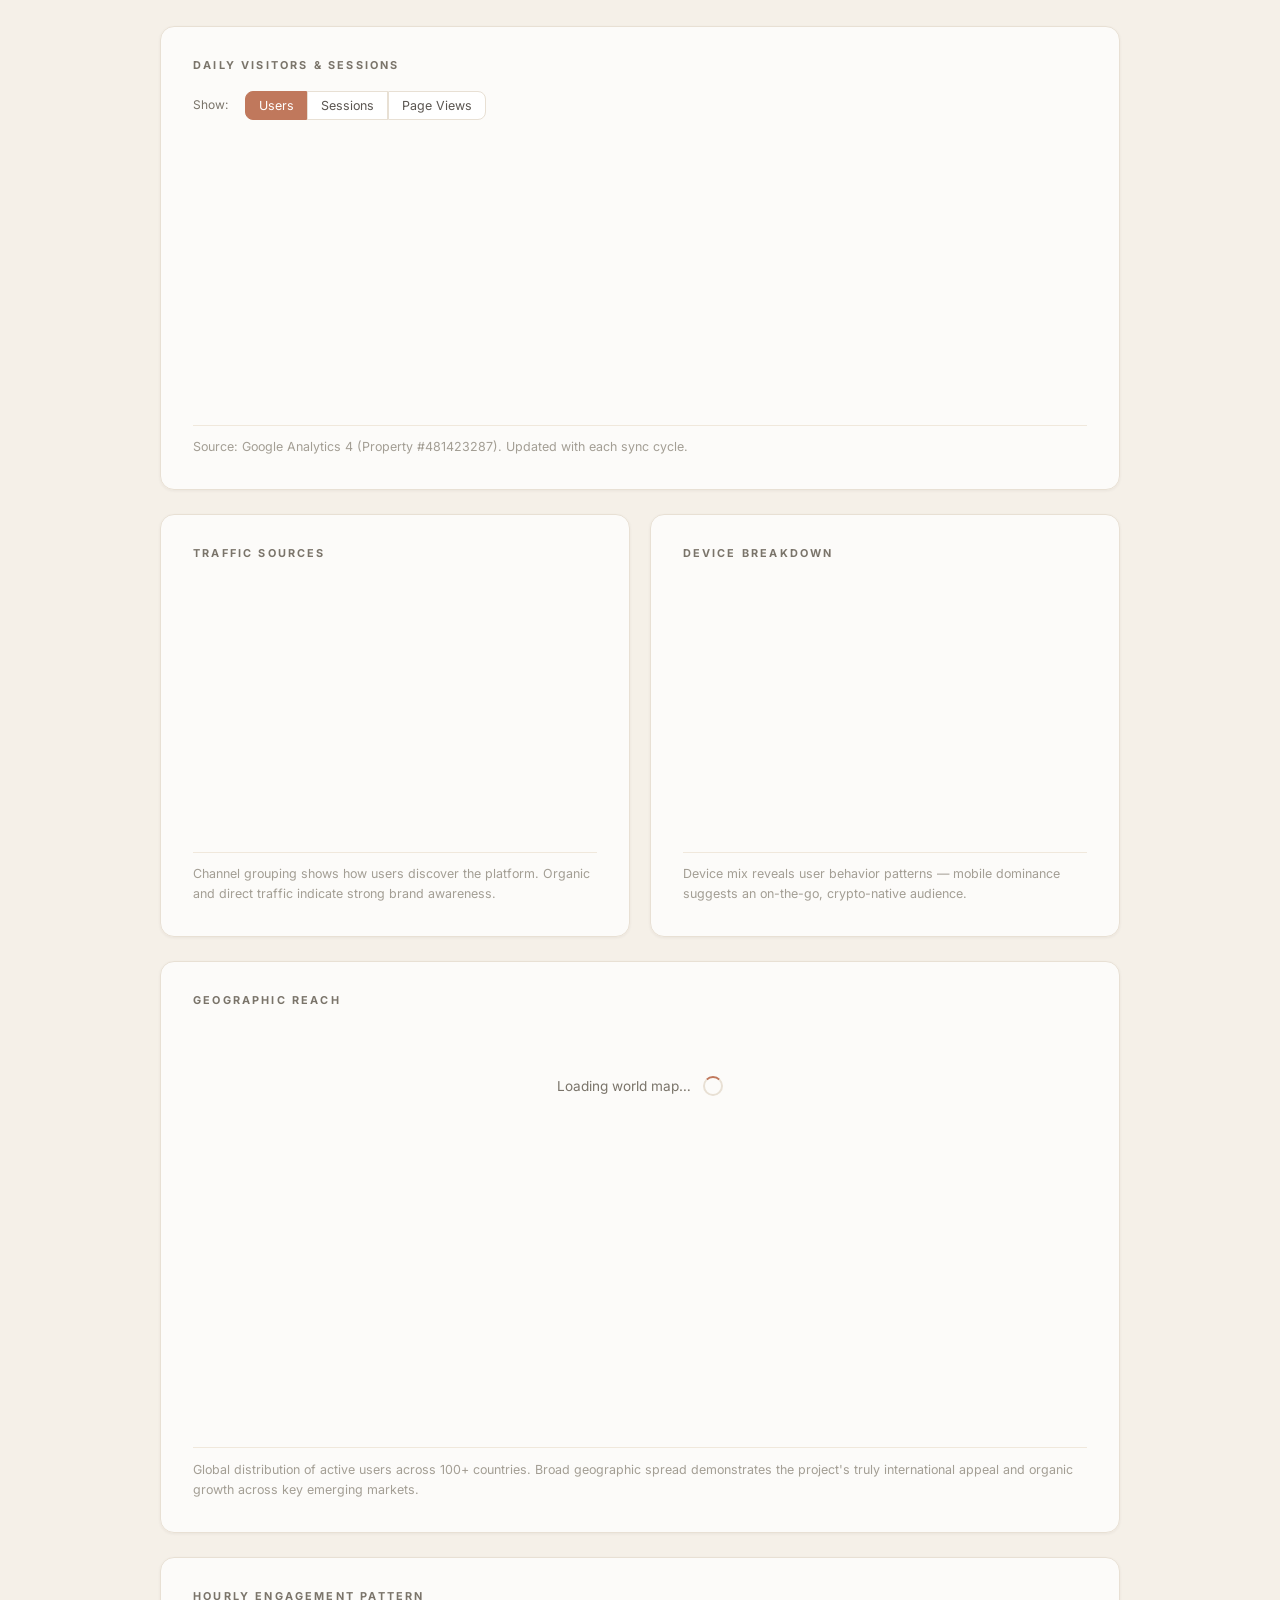
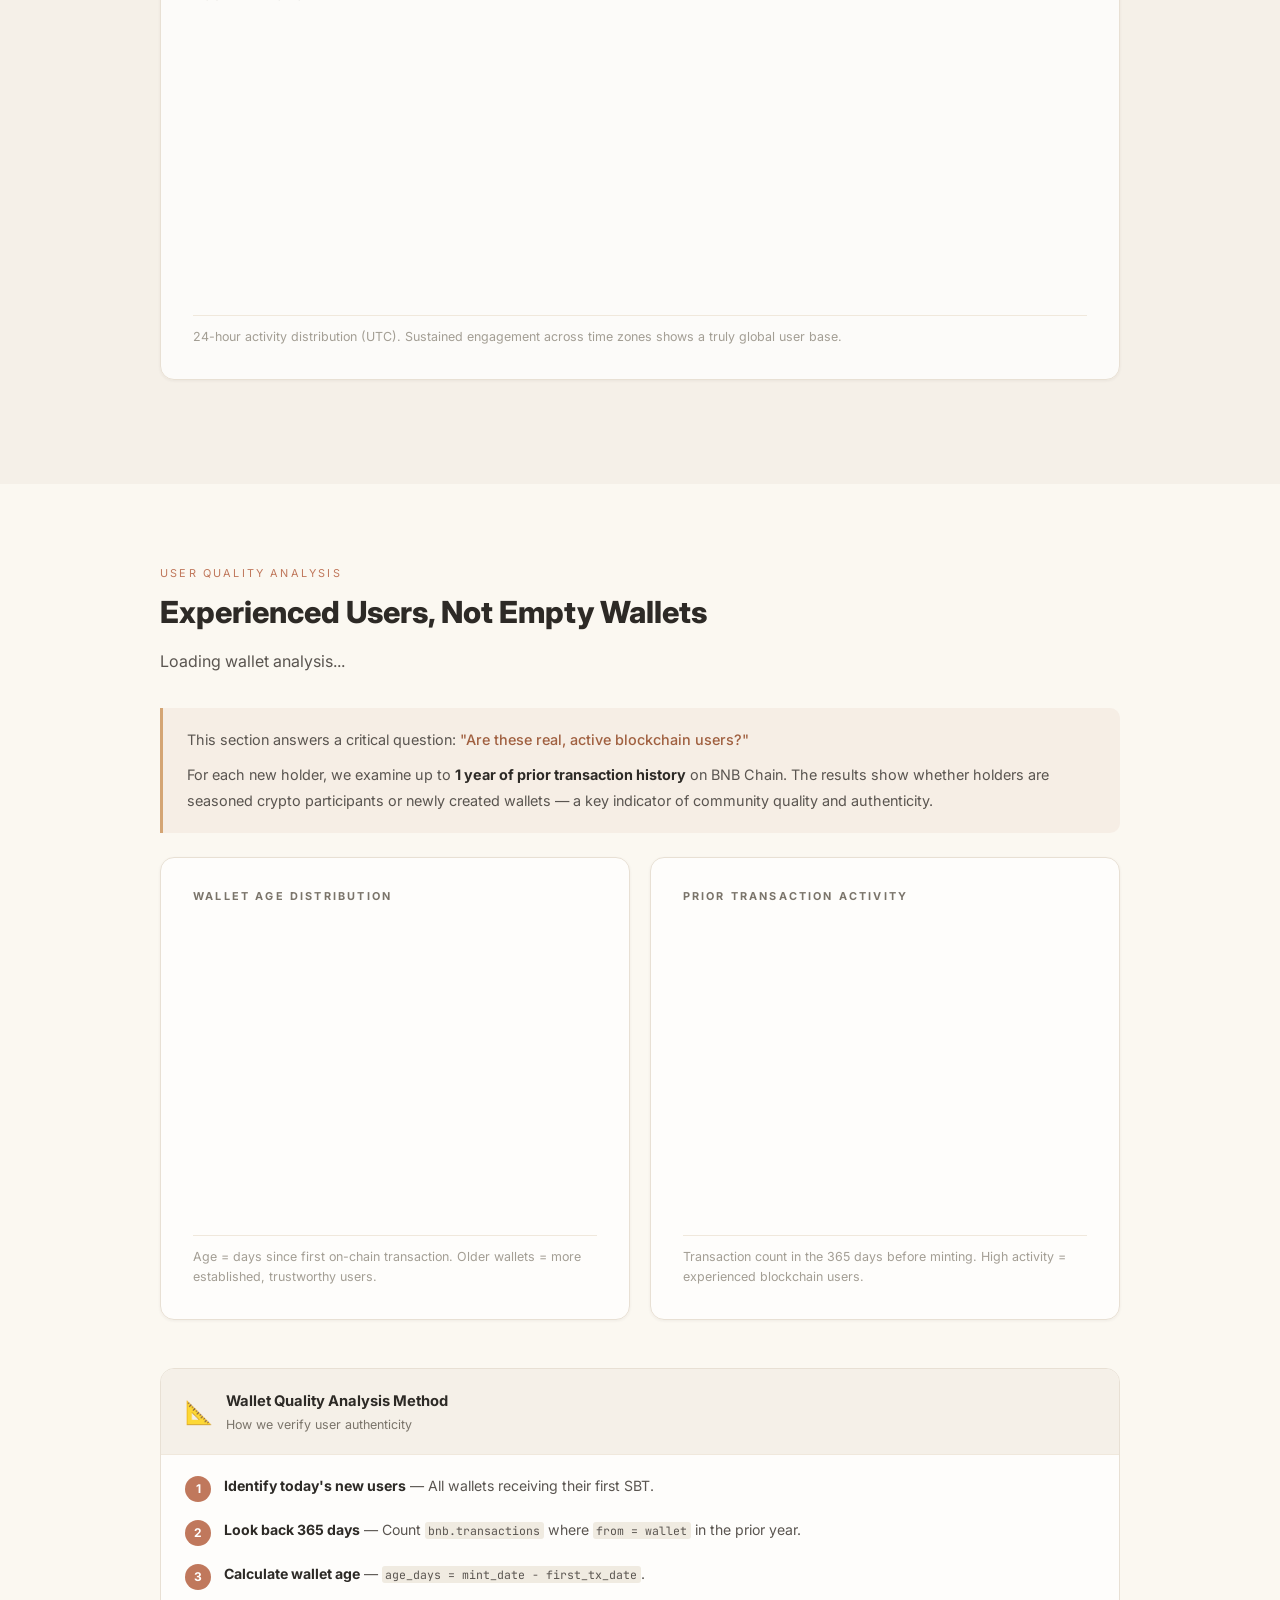
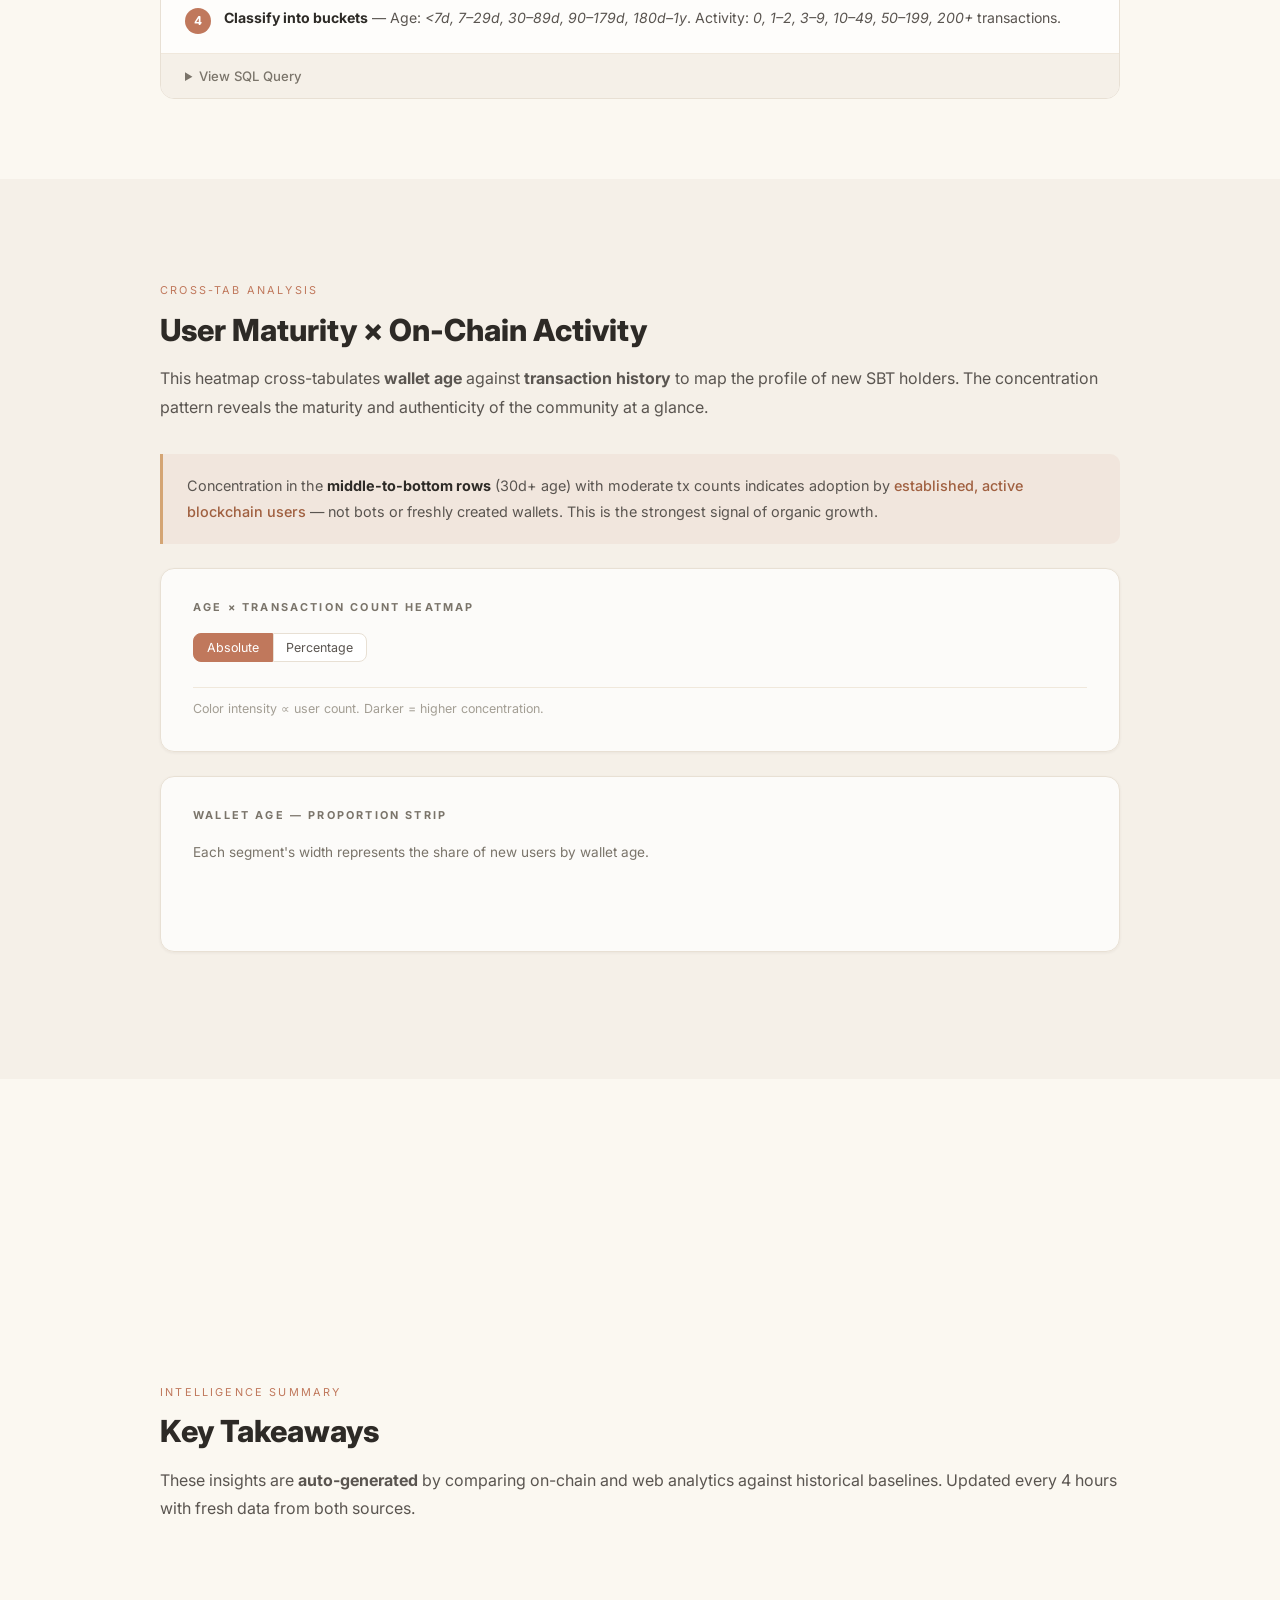
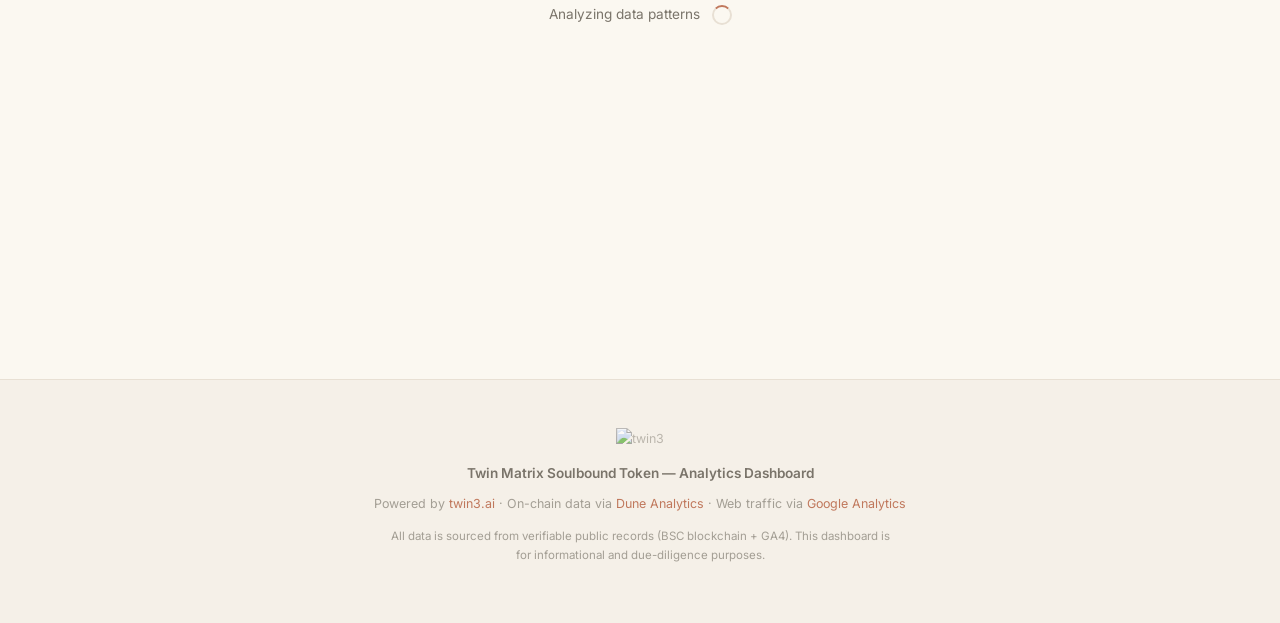
==== commit 61b567d4: "feat: world map choropleth + fix GA4 aggregation - Replace country bar chart with D3 Natural Earth w" ====
--- a/static/index.html
+++ b/static/index.html
@@ -4,9 +4,9 @@
 <head>
     <meta charset="UTF-8">
     <meta name="viewport" content="width=device-width, initial-scale=1.0">
-    <title>Twin Matrix SBT — Growth Dashboard</title>
+    <title>Twin Matrix — Soulbound Token Analytics</title>
     <meta name="description"
-        content="On-chain growth analytics dashboard for the Twin Matrix Soulbound Token on BSC. Real-time data updated every 4 hours.">
+        content="Twin Matrix SBT: comprehensive on-chain and web analytics for the BNB Chain Soulbound Token ecosystem. Live data updated every 4 hours.">
     <link rel="icon" href="/static/twin3-logo.svg" type="image/svg+xml">
     <link rel="preconnect" href="https://fonts.googleapis.com">
     <link
@@ -15,6 +15,7 @@
     <script src="https://cdnjs.cloudflare.com/ajax/libs/gsap/3.12.5/gsap.min.js"></script>
     <script src="https://cdnjs.cloudflare.com/ajax/libs/gsap/3.12.5/ScrollTrigger.min.js"></script>
     <script src="https://d3js.org/d3.v7.min.js"></script>
+    <script src="https://cdn.jsdelivr.net/npm/topojson-client@3"></script>
     <link rel="stylesheet" href="/static/style.css">
 </head>
 
@@ -30,14 +31,16 @@
         <h1 class="hero-title" id="heroTitle">Twin Matrix</h1>
         <div class="hero-subtitle-tag">Growth Dashboard</div>
         <p class="hero-subtitle">
-            <strong>Twin Matrix Soulbound Token (SBT)</strong> is a BEP-721 NFT on the BNB Smart Chain.
-            Each token is permanently bound to its owner's wallet and cannot be transferred — serving as
-            a verifiable proof of membership in the Twin3 ecosystem.
+            <strong>Twin Matrix</strong> is building the identity layer for personal AI agents.
+            Each <strong>Soulbound Token (SBT)</strong> on BNB Chain is a non-transferable credential —
+            verifiable proof that a real human is connected to the Twin3 ecosystem. It cannot be sold,
+            traded, or faked.
         </p>
         <p class="hero-subtitle-sm">
-            This dashboard tracks on-chain minting activity from contract deployment to present.
-            All data is fetched directly from the BSC blockchain via Dune Analytics — no simulated data.
-            <span class="update-badge" id="updateBadge">Data refreshed every 4 hours</span>
+            This dashboard combines <strong>on-chain minting data</strong> with <strong>Google Analytics
+                web traffic</strong> to give you a 360° view of adoption momentum.
+            Every number comes from verifiable sources — updated every 4 hours.
+            <span class="update-badge" id="updateBadge">Live data · 4h refresh</span>
         </p>
         <div class="hero-contract" id="heroContract">
             <span class="mono">Contract: 0xe3ec...5156f</span>
@@ -47,7 +50,7 @@
         <div class="hero-stats" id="heroStats">
             <div class="hero-stat">
                 <div class="hero-stat-value" id="heroHolders">—</div>
-                <div class="hero-stat-label">Total Holders</div>
+                <div class="hero-stat-label">On-Chain Holders</div>
             </div>
             <div class="hero-stat">
                 <div class="hero-stat-value" id="heroToday">—</div>
@@ -68,19 +71,39 @@
         </div>
     </section>
 
+    <!-- ═══════════ DATE RANGE PICKER ═══════════ -->
+    <div class="date-picker-bar" id="datePickerBar">
+        <div class="date-picker-inner">
+            <span class="date-picker-label">📅 Analysis Period</span>
+            <div class="date-picker-controls">
+                <div class="date-picker-presets" id="datePresets">
+                    <button class="btn btn-preset" data-days="7">7D</button>
+                    <button class="btn btn-preset" data-days="30">30D</button>
+                    <button class="btn btn-preset active" data-days="90">90D</button>
+                    <button class="btn btn-preset" data-days="0">ALL</button>
+                </div>
+                <div class="date-picker-inputs">
+                    <input type="date" id="dateFrom" class="date-input">
+                    <span class="date-sep">→</span>
+                    <input type="date" id="dateTo" class="date-input">
+                </div>
+            </div>
+        </div>
+    </div>
+
     <!-- ═══════════ SCENE 1: GROWTH TIMELINE ═══════════ -->
     <section class="scene" id="scene-timeline">
         <div class="scene-inner">
-            <div class="scene-label">Growth Timeline</div>
-            <h2 class="scene-title">Daily New User Acquisition</h2>
+            <div class="scene-label">On-Chain Growth</div>
+            <h2 class="scene-title">Consistent, Organic User Acquisition</h2>
             <p class="scene-narrative" id="timelineNarrative">Loading growth data...</p>
 
             <div class="explanation-block" id="timelineExplain">
                 <p>Each bar represents the number of <strong>unique wallets</strong> that received a Twin Matrix SBT
-                    on a given day. The minting contract sends one token per wallet — so each new holder
-                    corresponds to exactly one mint transaction initiated by the official minter address.</p>
-                <p>Use the <strong>moving average</strong> toggle to smooth out daily volatility. The brush area below
-                    the chart lets you zoom into a specific date range by dragging the selection handles.</p>
+                    on a given day. Because SBTs are non-transferable, every new holder is a genuine new participant
+                    — there is no speculative trading inflating these numbers.</p>
+                <p>The <strong>moving average</strong> line smooths daily noise to reveal the true growth trajectory.
+                    Use the brush below the chart to zoom into any period of interest.</p>
             </div>
 
             <div class="metrics-row" id="timelineMetrics"></div>
@@ -88,7 +111,7 @@
             <div class="card" id="timelineCard">
                 <h3>Daily New Users — Full History</h3>
                 <div class="controls-row">
-                    <label>Moving Avg:</label>
+                    <label>Trend Line:</label>
                     <div class="btn-group" id="maGroup">
                         <button class="btn" data-ma="0">None</button>
                         <button class="btn active" data-ma="7">7d</button>
@@ -101,7 +124,7 @@
                     <div class="chart-area range-brush-area" id="brushChart" style="height:48px;"></div>
                 </div>
                 <div class="chart-caption">
-                    Each bar = COUNT(DISTINCT to_address) where from = 0x0 (minting). MA = rolling window average.
+                    Each bar = COUNT(DISTINCT to_address) where from = 0x0 (mint event). Trend = rolling window average.
                 </div>
             </div>
 
@@ -109,8 +132,8 @@
                 <h3>Cumulative Holder Growth</h3>
                 <div class="chart-area" id="cumulativeChart" style="height:280px;"></div>
                 <div class="chart-caption">
-                    Running total of unique holders. Milestone markers at 10K, 25K, 50K, and 75K.
-                    Formula: <code>cumulative[n] = Σ(new_users[0..n])</code>
+                    Running total of unique holders. Milestone markers show key growth checkpoints.
+                    <code>cumulative[n] = Σ(new_users[0..n])</code>
                 </div>
             </div>
 
@@ -119,7 +142,7 @@
                     <span class="formula-icon">📐</span>
                     <div>
                         <div class="formula-card-title">Calculation Method</div>
-                        <div class="formula-card-subtitle">How daily new users are counted</div>
+                        <div class="formula-card-subtitle">How daily new users are counted from the blockchain</div>
                     </div>
                 </div>
                 <div class="formula-card-body">
@@ -127,24 +150,22 @@
                         <div class="step-num">1</div>
                         <div>
                             <strong>Identify mint transactions</strong> — Filter <code>nft.transfers</code> on BSC
-                            where <code>from = 0x000...0000</code> (null address, indicating a mint) and the
-                            initiating transaction sender matches the official minter wallet.
+                            where <code>from = 0x000...0000</code> (null address = mint event) and the
+                            sender matches the official minter wallet.
                         </div>
                     </div>
                     <div class="formula-step">
                         <div class="step-num">2</div>
                         <div>
-                            <strong>Group by day</strong> — Truncate <code>block_time</code> to date and count
-                            distinct
-                            <code>to</code> addresses per day. This prevents double-counting if a wallet received
-                            multiple tokens in one day (which does not happen for SBTs, but is a safety measure).
+                            <strong>Group by UTC day</strong> — Truncate <code>block_time AT TIME ZONE 'UTC'</code>
+                            and count distinct <code>to</code> addresses per day.
                         </div>
                     </div>
                     <div class="formula-step">
                         <div class="step-num">3</div>
                         <div>
-                            <strong>Compute cumulative</strong> — Sum all daily counts up to each date to produce the
-                            running total of holders.
+                            <strong>Compute cumulative</strong> — Running sum of all daily counts produces
+                            the total holder curve.
                         </div>
                     </div>
                 </div>
@@ -158,22 +179,97 @@
         </div>
     </section>
 
-    <!-- ═══════════ SCENE 2: WALLET ANALYSIS ═══════════ -->
+    <!-- ═══════════ SCENE 2: WEBSITE ENGAGEMENT (GA) ═══════════ -->
+    <section class="scene" id="scene-ga">
+        <div class="scene-inner">
+            <div class="scene-label">Website Analytics</div>
+            <h2 class="scene-title">Strong Digital Engagement</h2>
+            <p class="scene-narrative" id="gaNarrative">Loading website analytics...</p>
+
+            <div class="explanation-block">
+                <p>Beyond on-chain activity, website traffic validates <strong>real-world interest</strong>.
+                    These metrics come directly from Google Analytics — showing how users discover,
+                    explore, and engage with the Twin Matrix platform.</p>
+                <p>High engagement rates and growing session counts indicate that users are not just visiting —
+                    they're spending meaningful time understanding the product.</p>
+            </div>
+
+            <div class="metrics-row" id="gaMetrics"></div>
+
+            <div class="card" id="gaTimelineCard">
+                <h3>Daily Visitors & Sessions</h3>
+                <div class="controls-row">
+                    <label>Show:</label>
+                    <div class="btn-group" id="gaMetricGroup">
+                        <button class="btn active" data-field="activeUsers">Users</button>
+                        <button class="btn" data-field="sessions">Sessions</button>
+                        <button class="btn" data-field="pageviews">Page Views</button>
+                    </div>
+                </div>
+                <div class="chart-area" id="gaChart" style="height:280px;"></div>
+                <div class="chart-caption">
+                    Source: Google Analytics 4 (Property #481423287). Updated with each sync cycle.
+                </div>
+            </div>
+
+            <div style="display:flex;gap:1.2rem;flex-wrap:wrap;">
+                <div class="card" style="flex:1;min-width:280px;" id="trafficCard">
+                    <h3>Traffic Sources</h3>
+                    <div class="chart-area" id="trafficChart" style="height:260px;"></div>
+                    <div class="chart-caption">
+                        Channel grouping shows how users discover the platform.
+                        Organic and direct traffic indicate strong brand awareness.
+                    </div>
+                </div>
+                <div class="card" style="flex:1;min-width:280px;" id="deviceCard">
+                    <h3>Device Breakdown</h3>
+                    <div class="chart-area" id="deviceChart" style="height:260px;"></div>
+                    <div class="chart-caption">
+                        Device mix reveals user behavior patterns — mobile dominance
+                        suggests an on-the-go, crypto-native audience.
+                    </div>
+                </div>
+            </div>
+
+            <div class="card" id="countryCard" style="width:100%;">
+                <h3>Geographic Reach</h3>
+                <div class="chart-area" id="countryChart" style="height:400px;">
+                    <div class="loading">Loading world map…</div>
+                </div>
+                <div id="countryLegend" style="display:flex;align-items:center;gap:0.6rem;margin-top:0.5rem;"></div>
+                <div class="chart-caption">
+                    Global distribution of active users across 100+ countries.
+                    Broad geographic spread demonstrates the project's truly international appeal
+                    and organic growth across key emerging markets.
+                </div>
+            </div>
+
+            <div style="display:flex;gap:1.2rem;flex-wrap:wrap;">
+                <div class="card" style="flex:1;min-width:280px;" id="hourlyCard">
+                    <h3>Hourly Engagement Pattern</h3>
+                    <div class="chart-area" id="hourlyChart" style="height:280px;"></div>
+                    <div class="chart-caption">
+                        24-hour activity distribution (UTC). Sustained engagement across
+                        time zones shows a truly global user base.
+                    </div>
+                </div>
+            </div>
+        </div>
+    </section>
+
+    <!-- ═══════════ SCENE 3: WALLET ANALYSIS ═══════════ -->
     <section class="scene" id="scene-wallet">
         <div class="scene-inner">
             <div class="scene-label">User Quality Analysis</div>
-            <h2 class="scene-title">Who Are Our New Users?</h2>
+            <h2 class="scene-title">Experienced Users, Not Empty Wallets</h2>
             <p class="scene-narrative" id="walletNarrative">Loading wallet analysis...</p>
 
             <div class="explanation-block" id="walletExplain">
-                <p>For each new holder, we look back <strong>up to 1 year</strong> at their transaction history on BNB
-                    Smart Chain.
-                    This reveals whether they are <em>brand-new wallets</em> (never transacted before) or <em>seasoned
-                        users</em> with existing on-chain activity.</p>
-                <p>The <strong>donut chart</strong> shows wallet age distribution — how long ago each wallet first
-                    appeared on-chain.
-                    The <strong>bar chart</strong> shows how many prior transactions each wallet had before minting the
-                    SBT.</p>
+                <p>This section answers a critical question: <em>"Are these real, active blockchain users?"</em></p>
+                <p>For each new holder, we examine up to <strong>1 year of prior transaction history</strong> on BNB
+                    Chain.
+                    The results show whether holders are seasoned crypto participants or
+                    newly created wallets — a key indicator of community quality and authenticity.</p>
             </div>
 
             <div style="display:flex;gap:1.2rem;flex-wrap:wrap;">
@@ -181,16 +277,16 @@
                     <h3>Wallet Age Distribution</h3>
                     <div class="chart-area" id="ageDonut" style="height:300px;"></div>
                     <div class="chart-caption">
-                        Age = days since first on-chain transaction (up to 1 year lookback).
-                        "No history" = no prior transactions found within the lookback window.
+                        Age = days since first on-chain transaction.
+                        Older wallets = more established, trustworthy users.
                     </div>
                 </div>
                 <div class="card" style="flex:1;min-width:300px;" id="txBarCard">
                     <h3>Prior Transaction Activity</h3>
                     <div class="chart-area" id="txBar" style="height:300px;"></div>
                     <div class="chart-caption">
-                        Count of outgoing transactions in the 365 days before minting.
-                        Higher counts = more active/experienced users.
+                        Transaction count in the 365 days before minting.
+                        High activity = experienced blockchain users.
                     </div>
                 </div>
             </div>
@@ -199,39 +295,36 @@
                 <div class="formula-card-header">
                     <span class="formula-icon">📐</span>
                     <div>
-                        <div class="formula-card-title">Wallet Age Analysis Method</div>
-                        <div class="formula-card-subtitle">How we classify user experience level</div>
+                        <div class="formula-card-title">Wallet Quality Analysis Method</div>
+                        <div class="formula-card-subtitle">How we verify user authenticity</div>
                     </div>
                 </div>
                 <div class="formula-card-body">
                     <div class="formula-step">
                         <div class="step-num">1</div>
                         <div>
-                            <strong>Identify today's new users</strong> — All wallets receiving their first SBT today.
+                            <strong>Identify today's new users</strong> — All wallets receiving their first SBT.
                         </div>
                     </div>
                     <div class="formula-step">
                         <div class="step-num">2</div>
                         <div>
-                            <strong>Count prior transactions</strong> — For each new user, count
-                            <code>bnb.transactions</code> where <code>from = wallet</code> in the 365 days before the
-                            mint.
+                            <strong>Look back 365 days</strong> — Count <code>bnb.transactions</code> where
+                            <code>from = wallet</code> in the prior year.
                         </div>
                     </div>
                     <div class="formula-step">
                         <div class="step-num">3</div>
                         <div>
-                            <strong>Find wallet age</strong> — Earliest transaction date within the lookback window.
-                            <code>age_days = mint_date - first_tx_date</code>. If no history found, classified as "No
-                            history (≤1y)".
+                            <strong>Calculate wallet age</strong> — <code>age_days = mint_date - first_tx_date</code>.
                         </div>
                     </div>
                     <div class="formula-step">
                         <div class="step-num">4</div>
                         <div>
-                            <strong>Bucket classification</strong> — Age buckets: <em>&lt;7d, 7–29d, 30–89d, 90–179d,
+                            <strong>Classify into buckets</strong> — Age: <em>&lt;7d, 7–29d, 30–89d, 90–179d,
                                 180d–1y</em>.
-                            Tx buckets: <em>0, 1–2, 3–9, 10–49, 50–199, 200+</em>.
+                            Activity: <em>0, 1–2, 3–9, 10–49, 50–199, 200+</em> transactions.
                         </div>
                     </div>
                 </div>
@@ -245,32 +338,29 @@
         </div>
     </section>
 
-    <!-- ═══════════ SCENE 3: CROSS-ANALYSIS HEATMAPS ═══════════ -->
+    <!-- ═══════════ SCENE 4: CROSS-ANALYSIS ═══════════ -->
     <section class="scene" id="scene-heatmap">
         <div class="scene-inner">
             <div class="scene-label">Cross-Tab Analysis</div>
-            <h2 class="scene-title">Wallet Maturity × Activity</h2>
+            <h2 class="scene-title">User Maturity × On-Chain Activity</h2>
             <p class="scene-narrative">
-                The heatmap below cross-tabulates <strong>wallet age</strong> (rows) against <strong>prior transaction
-                    count</strong> (columns) to reveal the profile of today's new SBT holders.
-                Darker cells indicate higher concentrations of users. Hover any cell for exact numbers.
+                This heatmap cross-tabulates <strong>wallet age</strong> against <strong>transaction history</strong>
+                to map the profile of new SBT holders. The concentration pattern reveals the maturity
+                and authenticity of the community at a glance.
             </p>
 
             <div class="explanation-block">
-                <p>This matrix answers: <em>"Are new holders experienced blockchain users or newcomers?"</em>
-                    If most users land in the top-left (no history + 0 txs), it may indicate fresh wallets
-                    created specifically for this token. If concentrated in bottom-right, it suggests adoption
-                    by established on-chain users.</p>
-                <p>Toggle between <strong>absolute counts</strong> and <strong>percentage view</strong> to understand
-                    relative distribution.</p>
+                <p>Concentration in the <strong>middle-to-bottom rows</strong> (30d+ age) with moderate tx counts
+                    indicates adoption by <em>established, active blockchain users</em> — not bots or
+                    freshly created wallets. This is the strongest signal of organic growth.</p>
             </div>
 
             <div class="card" id="heatmapCard">
-                <h3>Age × Transaction Count</h3>
+                <h3>Age × Transaction Count Heatmap</h3>
                 <div class="controls-row">
                     <div class="btn-group" id="heatmapMode">
-                        <button class="btn active" data-mode="count">User Count</button>
-                        <button class="btn" data-mode="pct">% of Total</button>
+                        <button class="btn active" data-mode="count">Absolute</button>
+                        <button class="btn" data-mode="pct">Percentage</button>
                     </div>
                 </div>
                 <div class="heatmap-wrapper">
@@ -280,15 +370,13 @@
                     </table>
                 </div>
                 <div class="chart-caption">
-                    Matrix[row, col] = COUNT(*) WHERE age_bucket = row AND tx_count_bucket = col.
-                    Color intensity ∝ value / max(matrix).
+                    Color intensity ∝ user count. Darker = higher concentration.
                 </div>
             </div>
 
             <div class="card" id="ageStripCard">
                 <h3>Wallet Age — Proportion Strip</h3>
-                <p class="strip-desc">Each segment's width represents the proportion of new users in that age category.
-                </p>
+                <p class="strip-desc">Each segment's width represents the share of new users by wallet age.</p>
                 <div id="ageStrip" style="display:flex;border-radius:8px;overflow:hidden;height:36px;"></div>
                 <div id="ageStripLegend"
                     style="display:flex;flex-wrap:wrap;gap:0.6rem;margin-top:0.6rem;font-size:0.75rem;color:var(--text-muted);">
@@ -297,14 +385,14 @@
         </div>
     </section>
 
-    <!-- ═══════════ SCENE 4: KEY INSIGHTS ═══════════ -->
+    <!-- ═══════════ SCENE 5: KEY INSIGHTS ═══════════ -->
     <section class="scene" id="scene-insights">
         <div class="scene-inner">
-            <div class="scene-label">Automated Insights</div>
+            <div class="scene-label">Intelligence Summary</div>
             <h2 class="scene-title">Key Takeaways</h2>
             <p class="scene-narrative">
-                The following insights are <strong>auto-generated</strong> by comparing recent metrics against
-                historical baselines. They are updated every 4 hours along with the underlying data.
+                These insights are <strong>auto-generated</strong> by comparing on-chain and web analytics
+                against historical baselines. Updated every 4 hours with fresh data from both sources.
             </p>
             <div class="insights-grid" id="insightsGrid">
                 <div class="loading">Analyzing data patterns</div>
@@ -315,12 +403,13 @@
     <!-- ═══════════ FOOTER ═══════════ -->
     <footer class="footer" id="footer">
         <img src="/static/twin3-logo.svg" alt="twin3" class="footer-logo">
-        <p class="footer-brand">Twin Matrix Soulbound Token Dashboard</p>
-        <p>Powered by <a href="https://twin3.ai" target="_blank">twin3.ai</a> · All data sourced from BSC blockchain
-            via <a href="https://dune.com" target="_blank">Dune Analytics</a></p>
+        <p class="footer-brand">Twin Matrix Soulbound Token — Analytics Dashboard</p>
+        <p>Powered by <a href="https://twin3.ai" target="_blank">twin3.ai</a> ·
+            On-chain data via <a href="https://dune.com" target="_blank">Dune Analytics</a> ·
+            Web traffic via <a href="https://analytics.google.com" target="_blank">Google Analytics</a></p>
         <p class="footer-disclaimer">
-            This dashboard is for informational purposes only. Data accuracy is verified against on-chain records
-            but is provided without warranty. Not financial advice.
+            All data is sourced from verifiable public records (BSC blockchain + GA4).
+            This dashboard is for informational and due-diligence purposes.
         </p>
         <p class="footer-update" id="footerUpdate"></p>
     </footer>
--- a/static/style.css
+++ b/static/style.css
@@ -287,14 +287,12 @@
     text-transform: uppercase;
     color: var(--accent);
     margin-bottom: 0.75rem;
-    opacity: 0;
 }
 
 .scene-title {
     font-size: 1.9rem;
     font-weight: 800;
     margin-bottom: 1rem;
-    opacity: 0;
 }
 
 .scene-narrative {
@@ -302,7 +300,6 @@
     color: var(--text-secondary);
     margin-bottom: 2rem;
     line-height: 1.8;
-    opacity: 0;
 }
 
 /* ── Cards ────────────────────────────────────────────────── */
@@ -313,8 +310,6 @@
     padding: 2rem;
     box-shadow: var(--shadow-sm);
     margin-bottom: 1.5rem;
-    opacity: 0;
-    transform: translateY(30px);
     transition: box-shadow 0.3s, transform 0.3s;
 }
 
@@ -347,8 +342,6 @@
     padding: 1.5rem;
     text-align: center;
     box-shadow: var(--shadow-sm);
-    opacity: 0;
-    transform: translateY(20px);
     transition: box-shadow 0.3s, transform 0.2s;
 }
 
@@ -454,6 +447,22 @@
 .chart-area svg {
     width: 100%;
     overflow: visible;
+}
+
+/* ── World Map ───────────────────────────────────────────── */
+#countryChart svg {
+    border-radius: 10px;
+    overflow: hidden;
+}
+
+.country-path {
+    transition: opacity 0.15s ease;
+}
+
+.country-path:hover {
+    opacity: 0.8;
+    stroke: #e8e0d4;
+    stroke-width: 1.2;
 }
 
 /* ── Heatmap ─────────────────────────────────────────────── */
@@ -533,8 +542,6 @@
     border-radius: 12px;
     padding: 1.3rem 1.8rem;
     box-shadow: var(--shadow-sm);
-    opacity: 0;
-    transform: translateX(-20px);
 }
 
 .insight-card.positive {
@@ -707,8 +714,6 @@
     border-radius: 0 10px 10px 0;
     padding: 1.2rem 1.5rem;
     margin-bottom: 1.5rem;
-    opacity: 0;
-    transform: translateY(15px);
 }
 
 .explanation-block p {
@@ -772,8 +777,6 @@
     border-radius: var(--radius);
     overflow: hidden;
     margin-top: 1.5rem;
-    opacity: 0;
-    transform: translateY(20px);
 }
 
 .formula-card-header {
@@ -867,6 +870,154 @@
     color: var(--accent);
 }
 
+/* ── Date Picker Bar ─────────────────────────────────────── */
+.date-picker-bar {
+    position: sticky;
+    top: 0;
+    z-index: 100;
+    background: rgba(251, 248, 241, 0.92);
+    backdrop-filter: blur(12px);
+    border-bottom: 1px solid var(--border-light);
+    padding: 0.7rem 1.5rem;
+    transition: box-shadow 0.3s;
+}
+
+.date-picker-bar.scrolled {
+    box-shadow: var(--shadow-md);
+}
+
+.date-picker-inner {
+    max-width: 1100px;
+    margin: 0 auto;
+    display: flex;
+    align-items: center;
+    gap: 1rem;
+    flex-wrap: wrap;
+}
+
+.date-picker-label {
+    font-size: 0.82rem;
+    font-weight: 600;
+    color: var(--text-secondary);
+    white-space: nowrap;
+}
+
+.date-picker-controls {
+    display: flex;
+    align-items: center;
+    gap: 0.8rem;
+    flex-wrap: wrap;
+}
+
+.date-picker-presets {
+    display: flex;
+    gap: 0.3rem;
+}
+
+.date-picker-inputs {
+    display: flex;
+    align-items: center;
+    gap: 0.4rem;
+}
+
+.date-input {
+    font-family: 'JetBrains Mono', monospace;
+    font-size: 0.78rem;
+    padding: 0.3rem 0.5rem;
+    border: 1px solid var(--border);
+    border-radius: 6px;
+    background: var(--bg-card-solid);
+    color: var(--text-primary);
+    outline: none;
+}
+
+.date-input:focus {
+    border-color: var(--accent);
+}
+
+.date-sep {
+    color: var(--text-faint);
+    font-size: 0.8rem;
+}
+
+/* ── Controls Row ────────────────────────────────────────── */
+.controls-row {
+    display: flex;
+    align-items: center;
+    gap: 0.8rem;
+    margin-bottom: 0.8rem;
+    font-size: 0.82rem;
+    color: var(--text-muted);
+}
+
+/* ── Insights Grid ───────────────────────────────────────── */
+.insights-grid {
+    display: grid;
+    grid-template-columns: repeat(auto-fit, minmax(280px, 1fr));
+    gap: 1rem;
+    margin-top: 1rem;
+}
+
+.insight-card {
+    background: var(--bg-card);
+    border: 1px solid var(--border-light);
+    border-radius: var(--radius);
+    padding: 1.3rem 1.4rem;
+    border-left: 4px solid var(--accent);
+    transition: transform 0.2s, box-shadow 0.2s;
+}
+
+.insight-card:hover {
+    transform: translateY(-2px);
+    box-shadow: var(--shadow-md);
+}
+
+.insight-card.positive {
+    border-left-color: var(--green);
+}
+
+.insight-card.info {
+    border-left-color: var(--info);
+}
+
+.insight-title {
+    font-size: 0.88rem;
+    font-weight: 700;
+    color: var(--accent);
+    margin-bottom: 0.3rem;
+}
+
+.insight-card.positive .insight-title {
+    color: var(--green);
+}
+
+.insight-card.info .insight-title {
+    color: var(--info);
+}
+
+.insight-body {
+    font-size: 0.83rem;
+    line-height: 1.5;
+    color: var(--text-secondary);
+}
+
+/* ── Strip Description ───────────────────────────────────── */
+.strip-desc {
+    font-size: 0.85rem;
+    color: var(--text-muted);
+    margin-bottom: 0.6rem;
+}
+
+/* ── Footer ──────────────────────────────────────────────── */
+.footer a {
+    color: var(--accent);
+    text-decoration: none;
+}
+
+.footer a:hover {
+    text-decoration: underline;
+}
+
 /* ── Responsive ──────────────────────────────────────────── */
 @media (max-width: 640px) {
     .hero {
@@ -967,4 +1118,30 @@
     .footer {
         padding: 2rem 1.5rem;
     }
+
+    .date-picker-bar {
+        padding: 0.5rem 1rem;
+    }
+
+    .date-picker-inner {
+        flex-direction: column;
+        align-items: flex-start;
+        gap: 0.5rem;
+    }
+
+    .date-picker-presets {
+        flex-wrap: wrap;
+    }
+
+    .date-input {
+        font-size: 0.72rem;
+    }
+
+    .insights-grid {
+        grid-template-columns: 1fr;
+    }
+
+    .controls-row {
+        flex-wrap: wrap;
+    }
 }
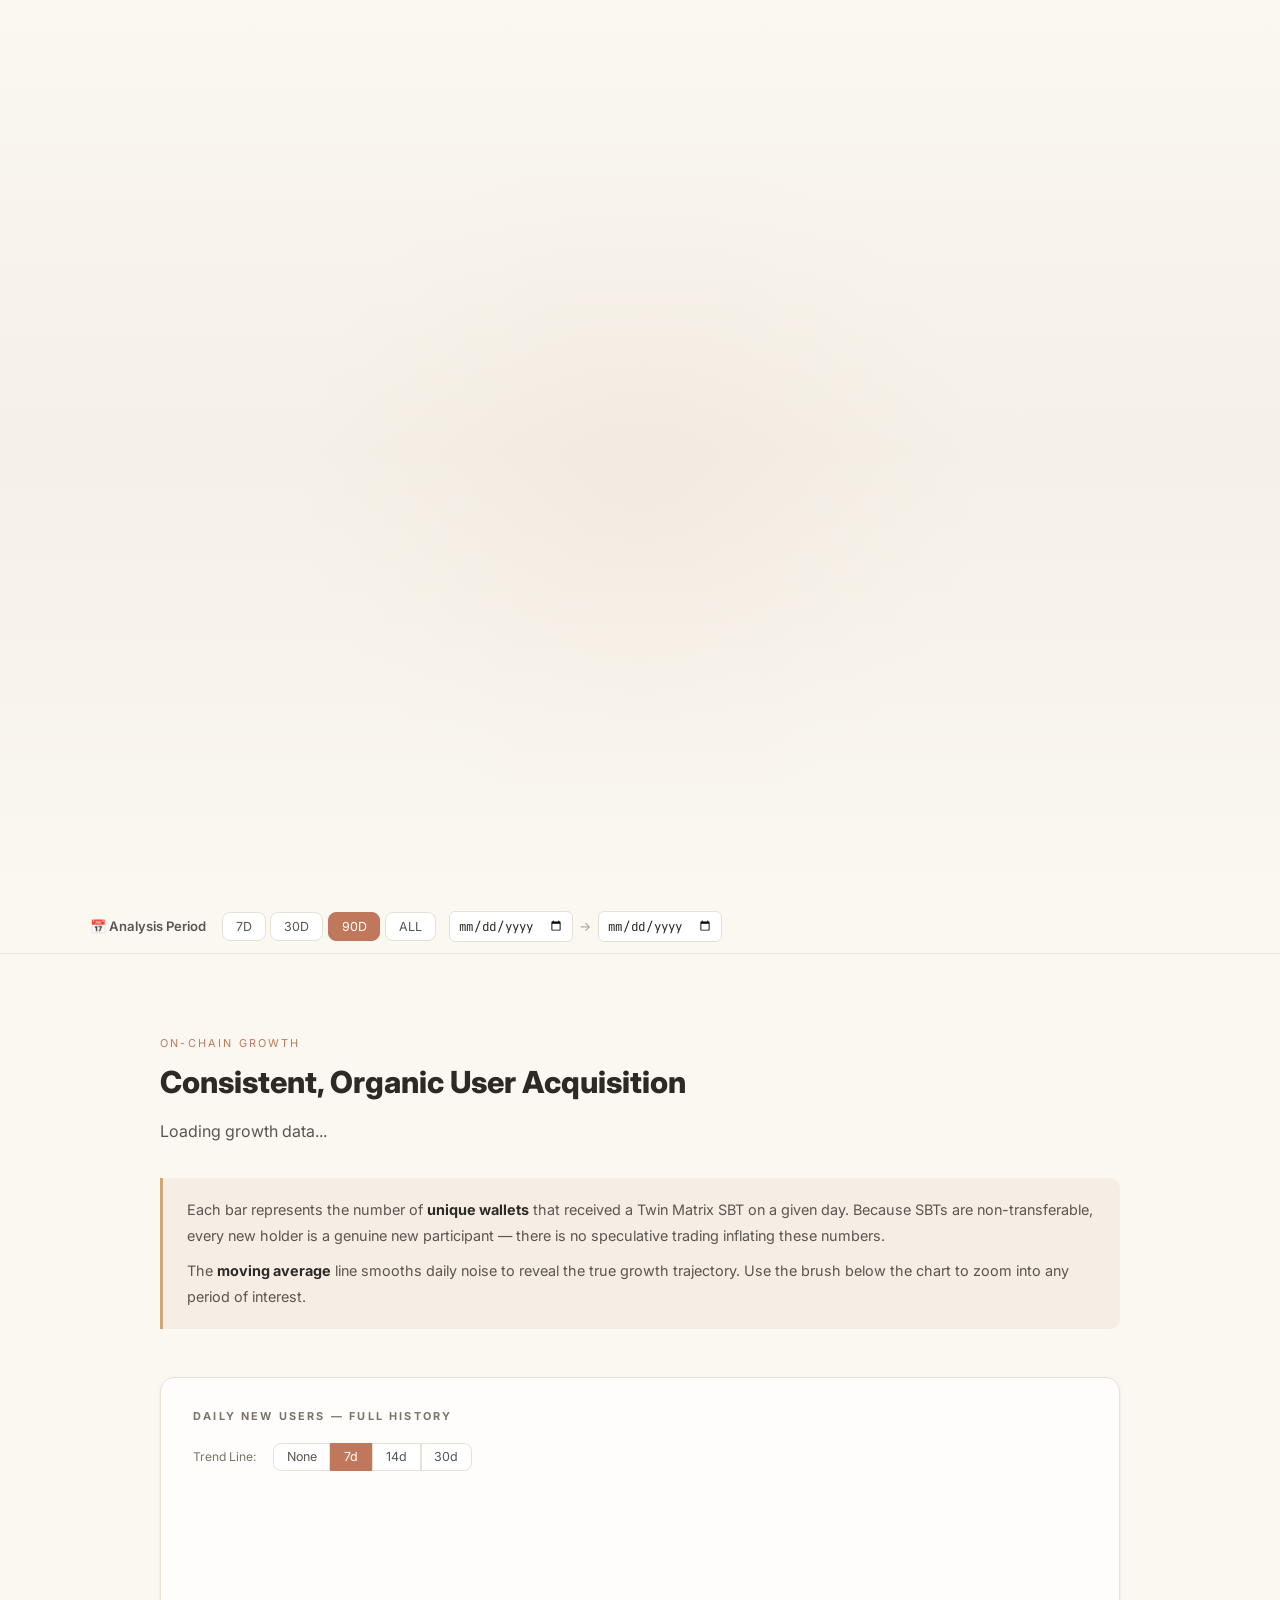
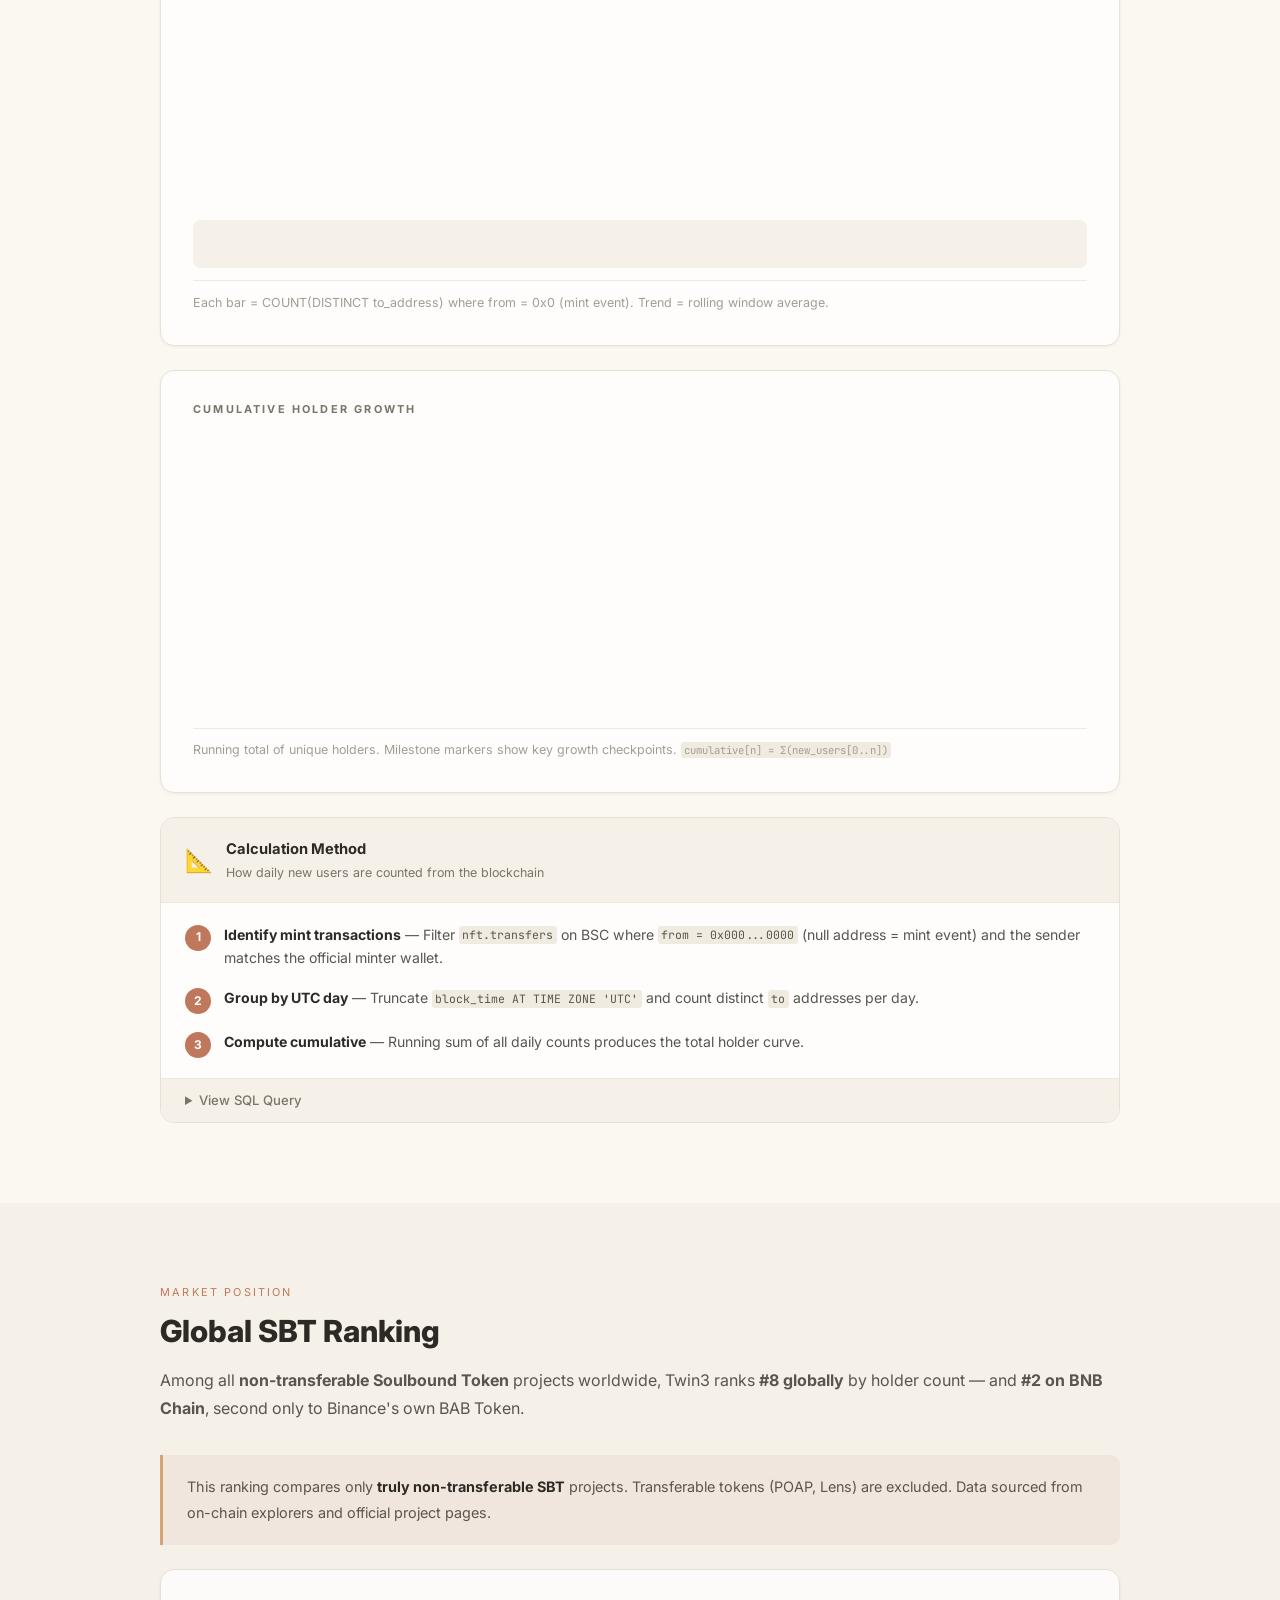
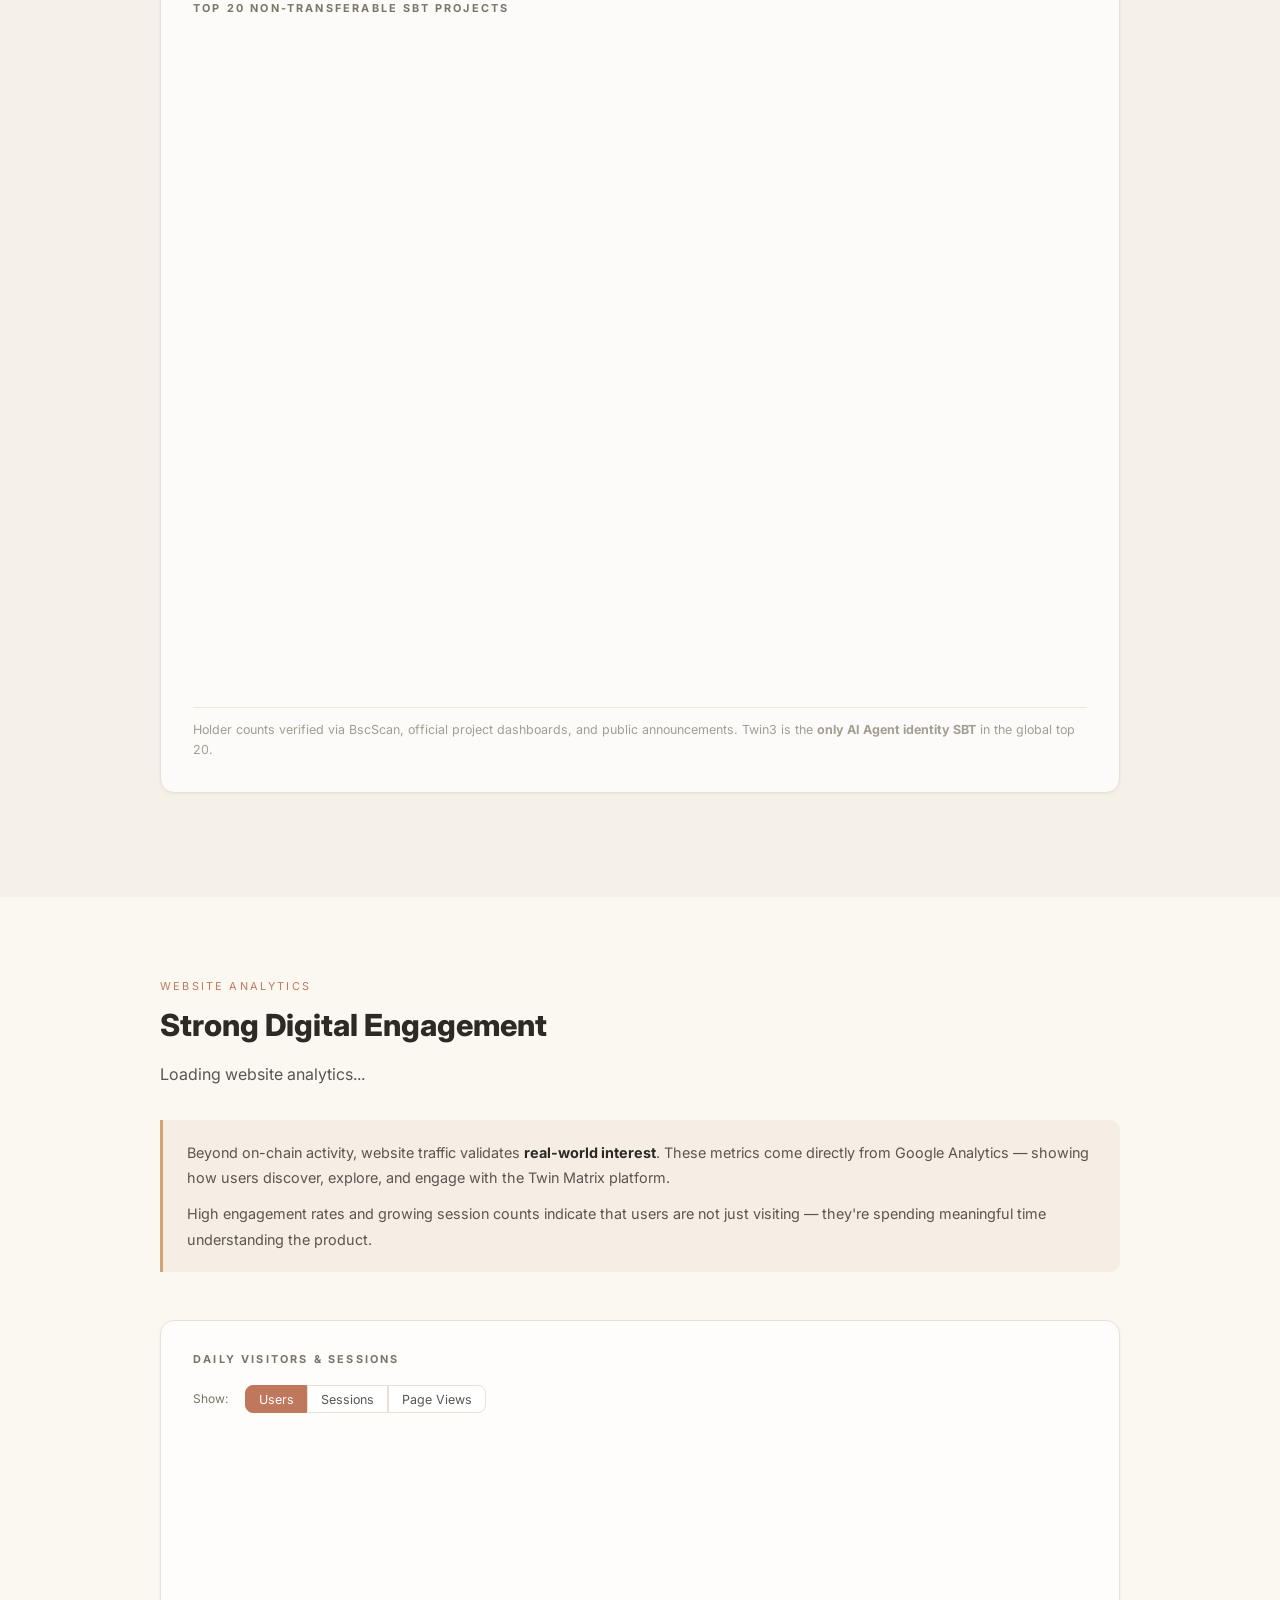
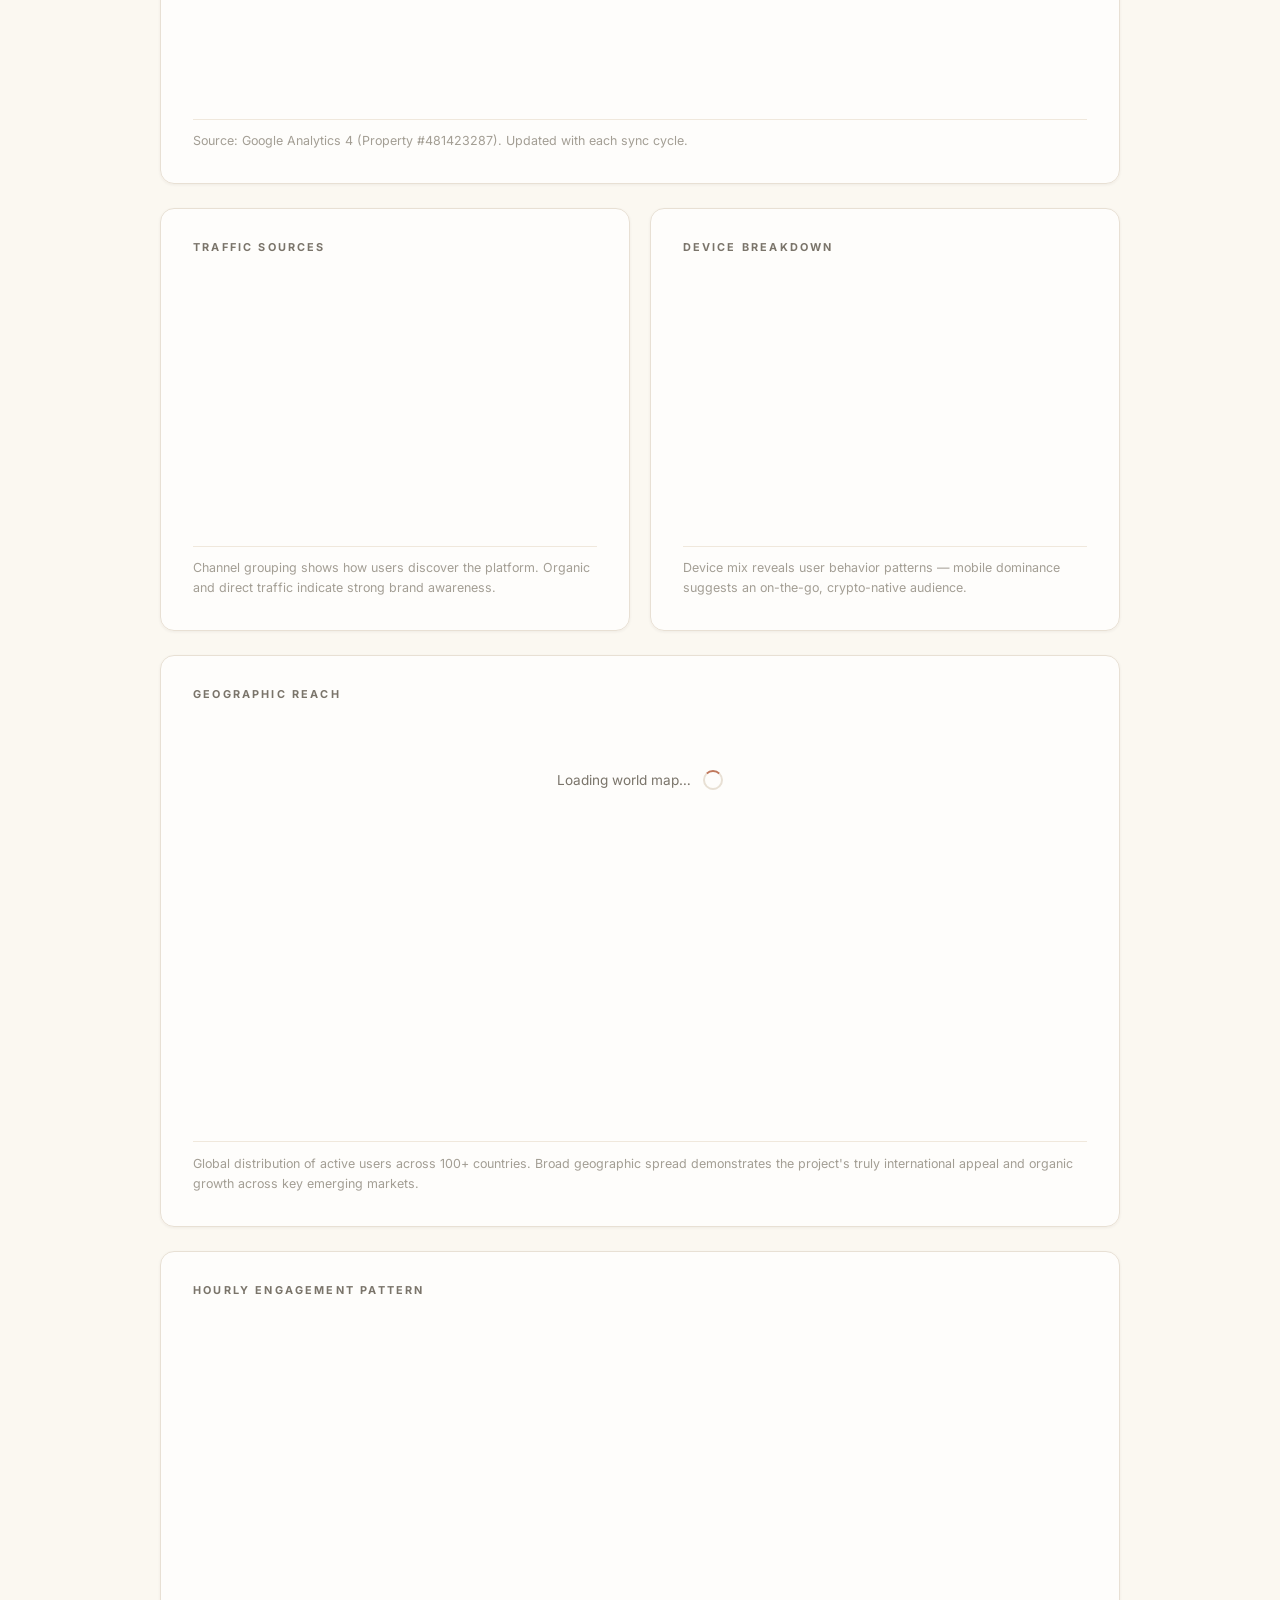
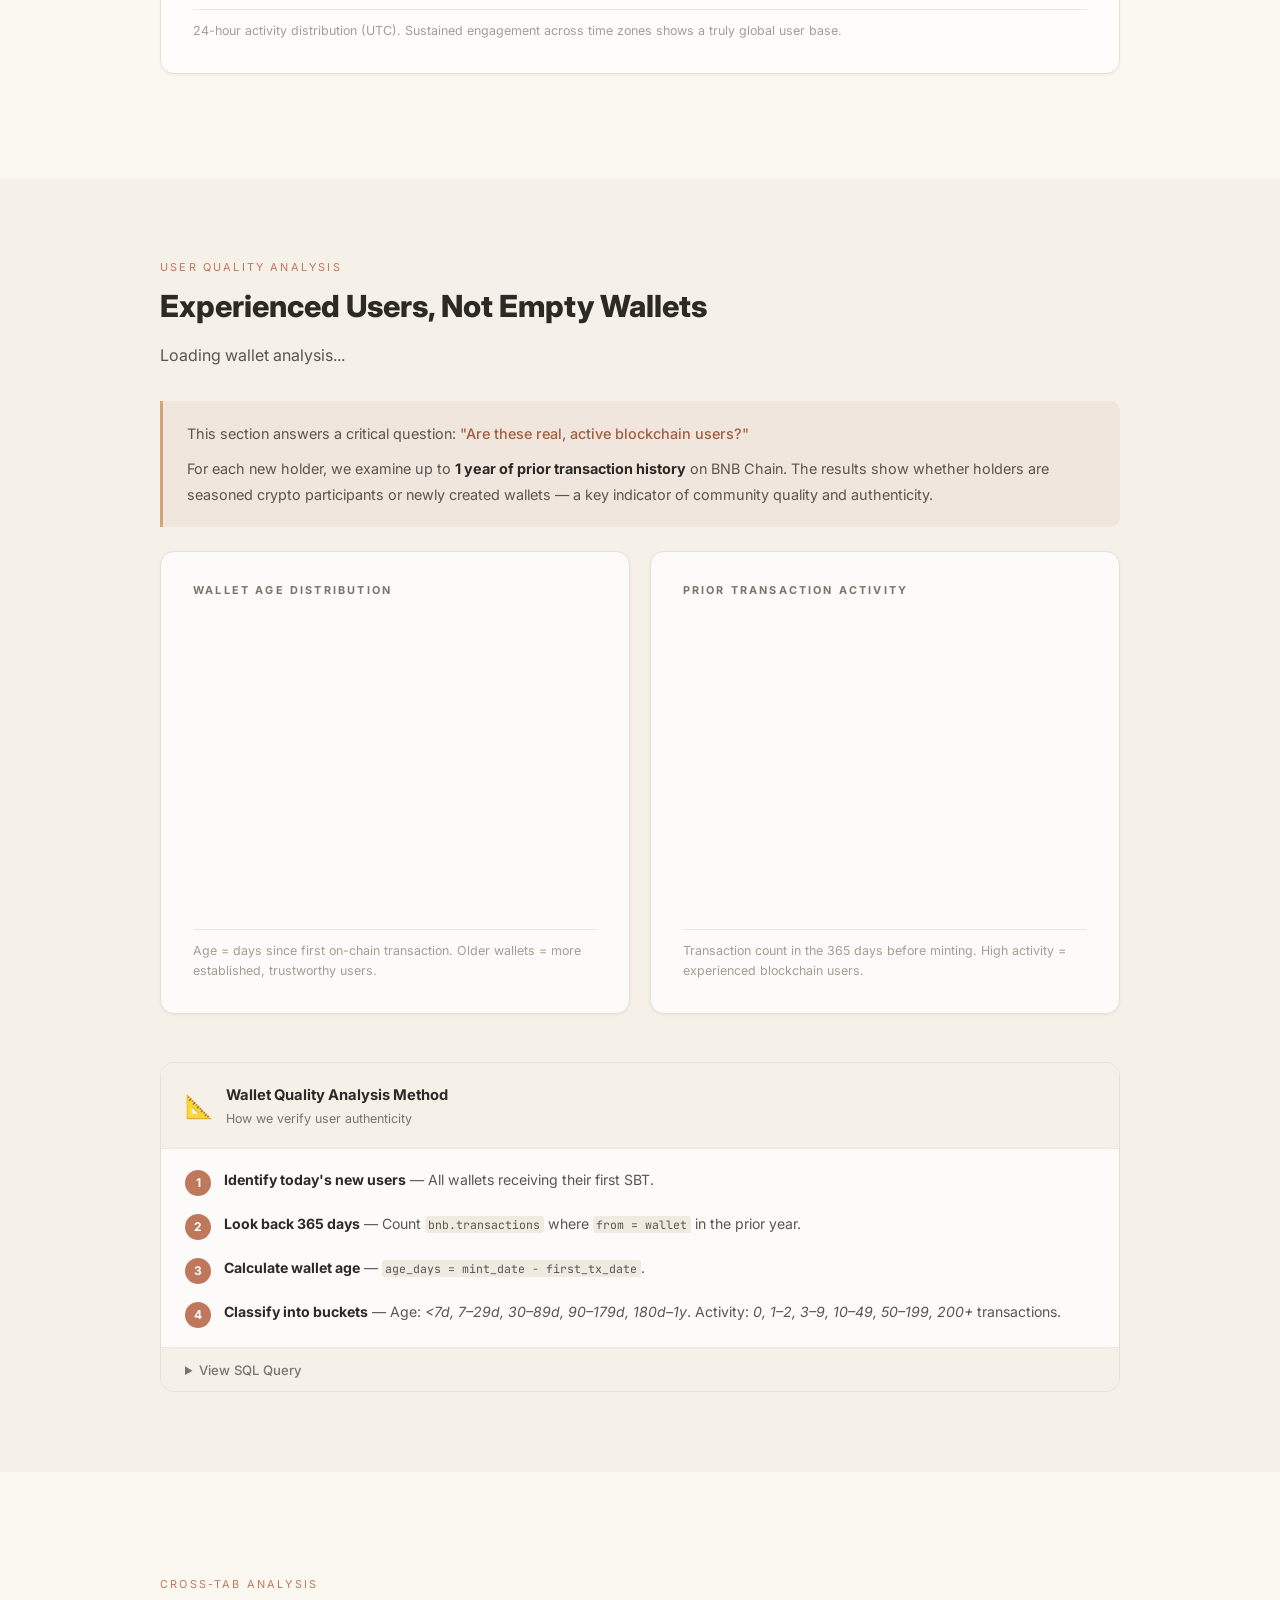
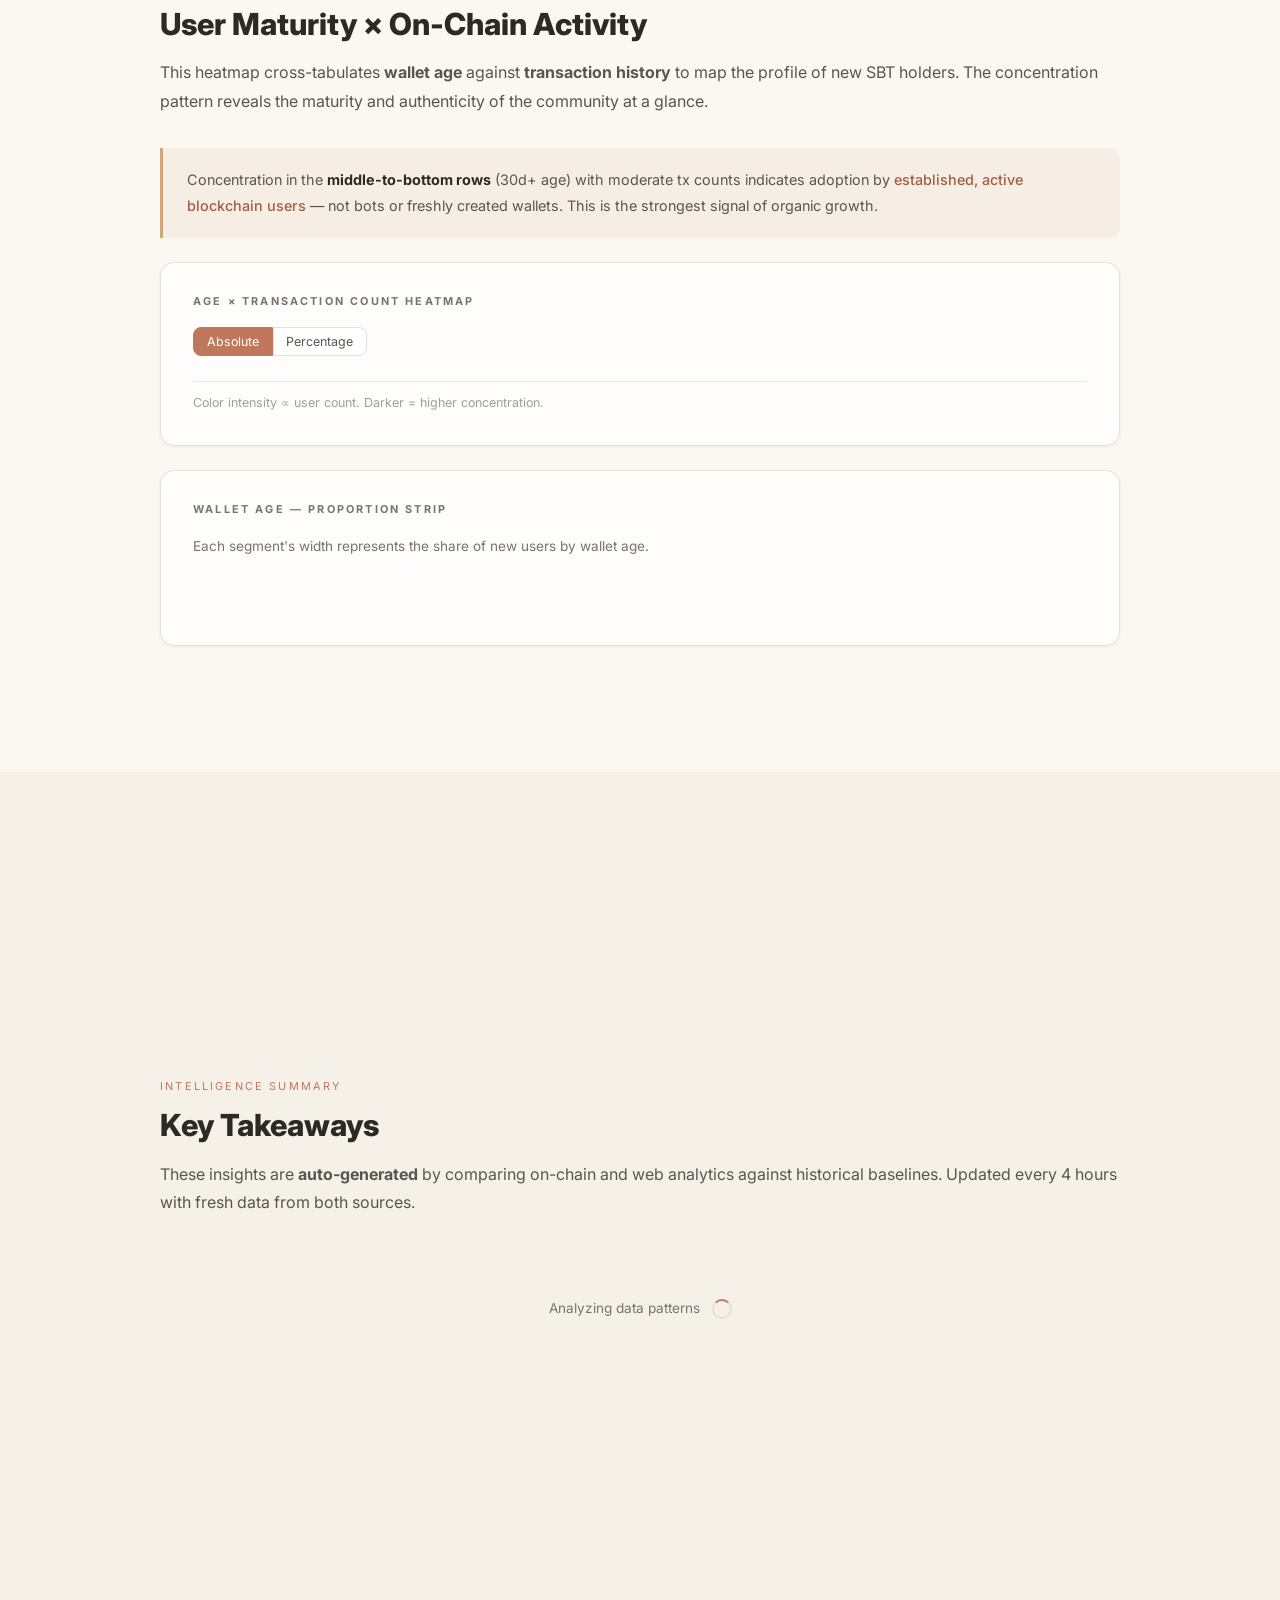
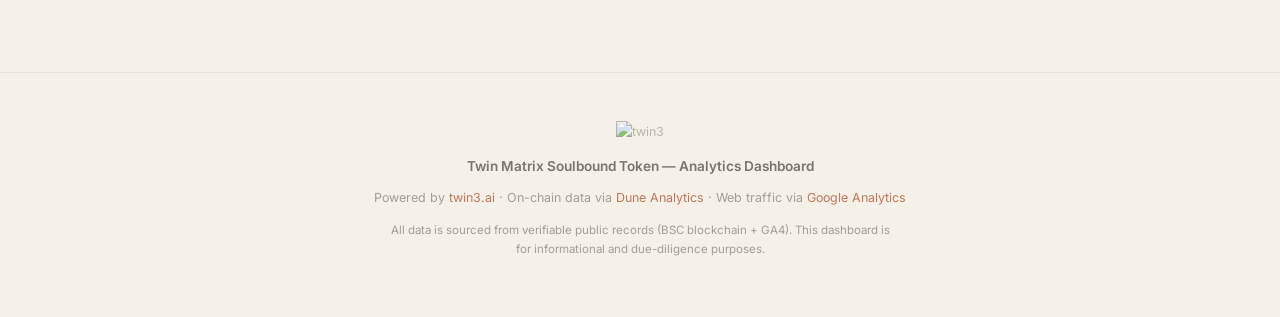
==== commit 996e445c: "fix: linear scale proportions + expand SBT ranking to top 20 - Switch from log to linear scale for c" ====
--- a/static/index.html
+++ b/static/index.html
@@ -179,6 +179,34 @@
         </div>
     </section>
 
+    <!-- ═══════════ SCENE 1.5: GLOBAL SBT RANKING ═══════════ -->
+    <section class="scene" id="scene-ranking">
+        <div class="scene-inner">
+            <div class="scene-label">Market Position</div>
+            <h2 class="scene-title">Global SBT Ranking</h2>
+            <p class="scene-narrative">
+                Among all <strong>non-transferable Soulbound Token</strong> projects worldwide,
+                Twin3 ranks <strong>#8 globally</strong> by holder count — and <strong>#2 on BNB Chain</strong>,
+                second only to Binance's own BAB Token.
+            </p>
+
+            <div class="explanation-block">
+                <p>This ranking compares only <strong>truly non-transferable SBT</strong> projects.
+                    Transferable tokens (POAP, Lens) are excluded. Data sourced from on-chain explorers and official
+                    project pages.</p>
+            </div>
+
+            <div class="card">
+                <h3>Top 20 Non-Transferable SBT Projects</h3>
+                <div class="chart-area" id="sbtRankingChart" style="min-height:660px;"></div>
+                <div class="chart-caption">
+                    Holder counts verified via BscScan, official project dashboards, and public announcements.
+                    Twin3 is the <strong>only AI Agent identity SBT</strong> in the global top 20.
+                </div>
+            </div>
+        </div>
+    </section>
+
     <!-- ═══════════ SCENE 2: WEBSITE ENGAGEMENT (GA) ═══════════ -->
     <section class="scene" id="scene-ga">
         <div class="scene-inner">
--- a/static/style.css
+++ b/static/style.css
@@ -461,7 +461,7 @@
 
 .country-path:hover {
     opacity: 0.8;
-    stroke: #e8e0d4;
+    stroke: #A06040;
     stroke-width: 1.2;
 }
 
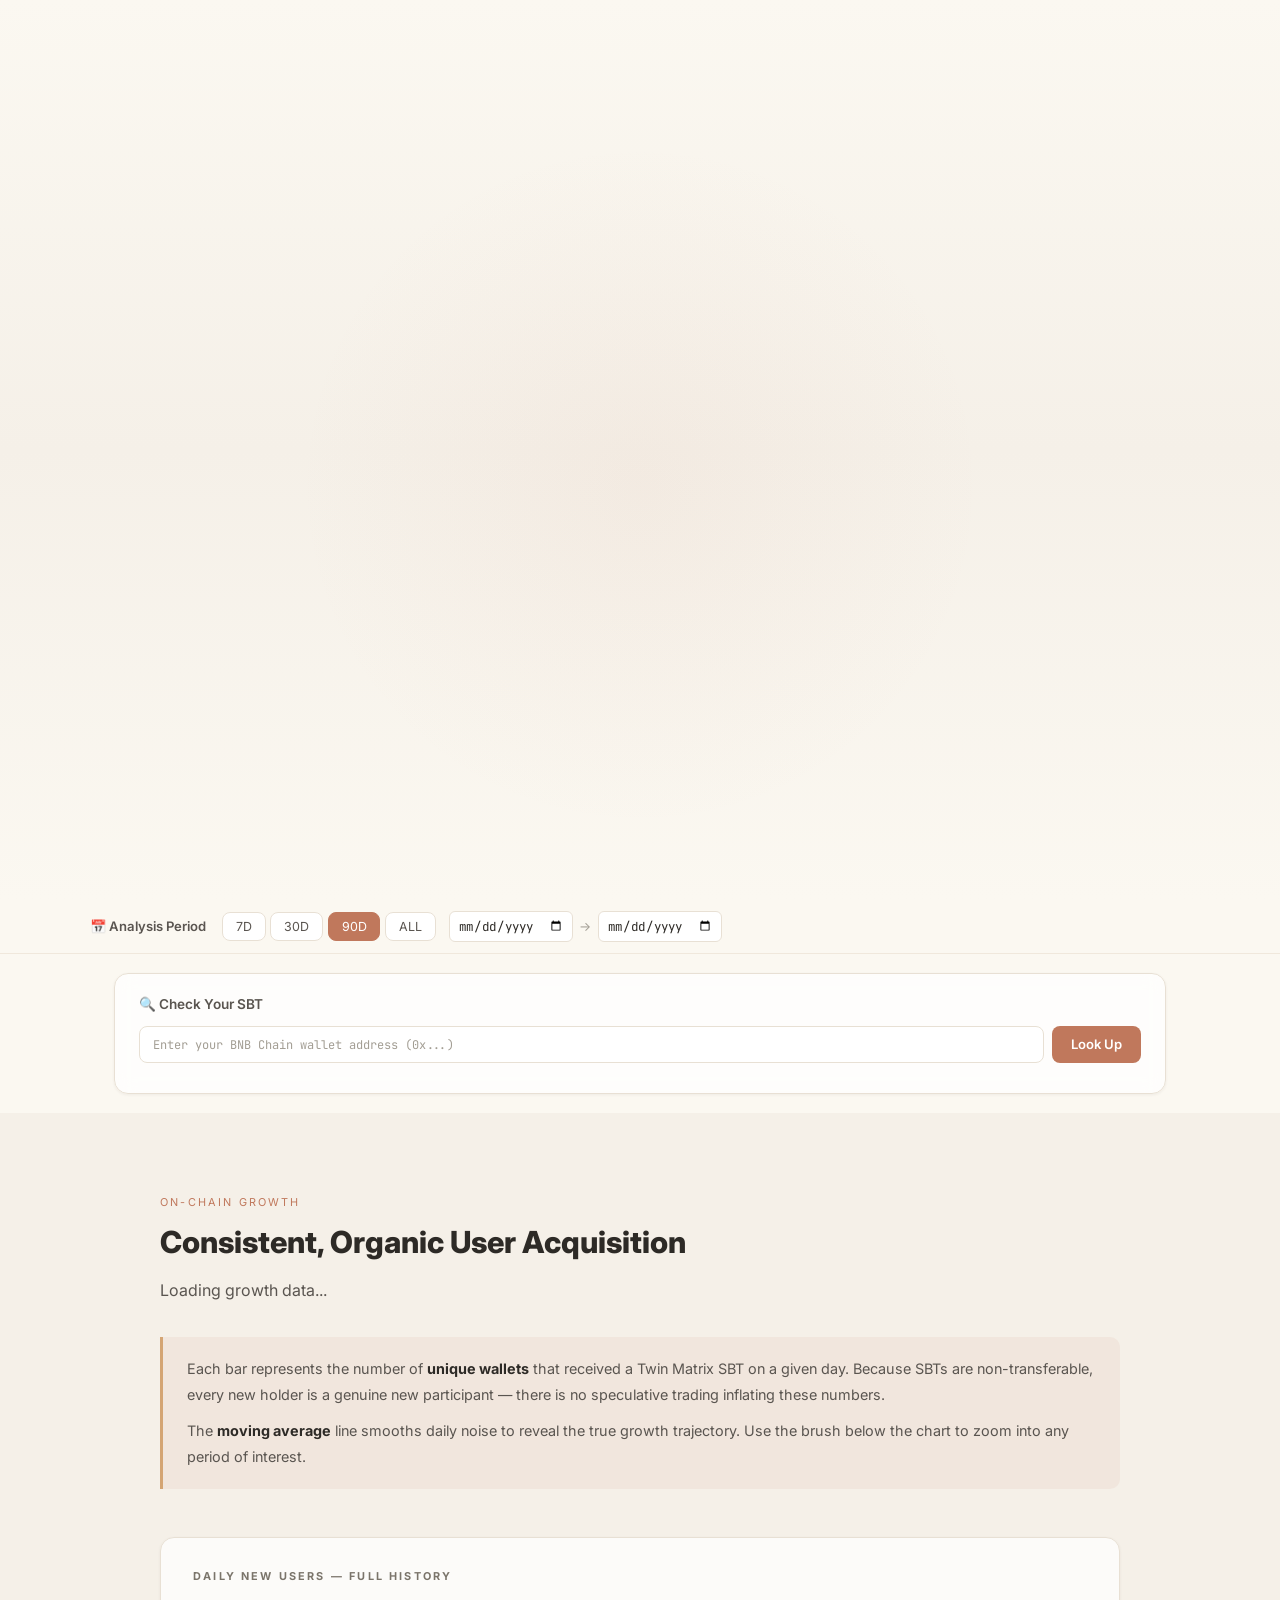
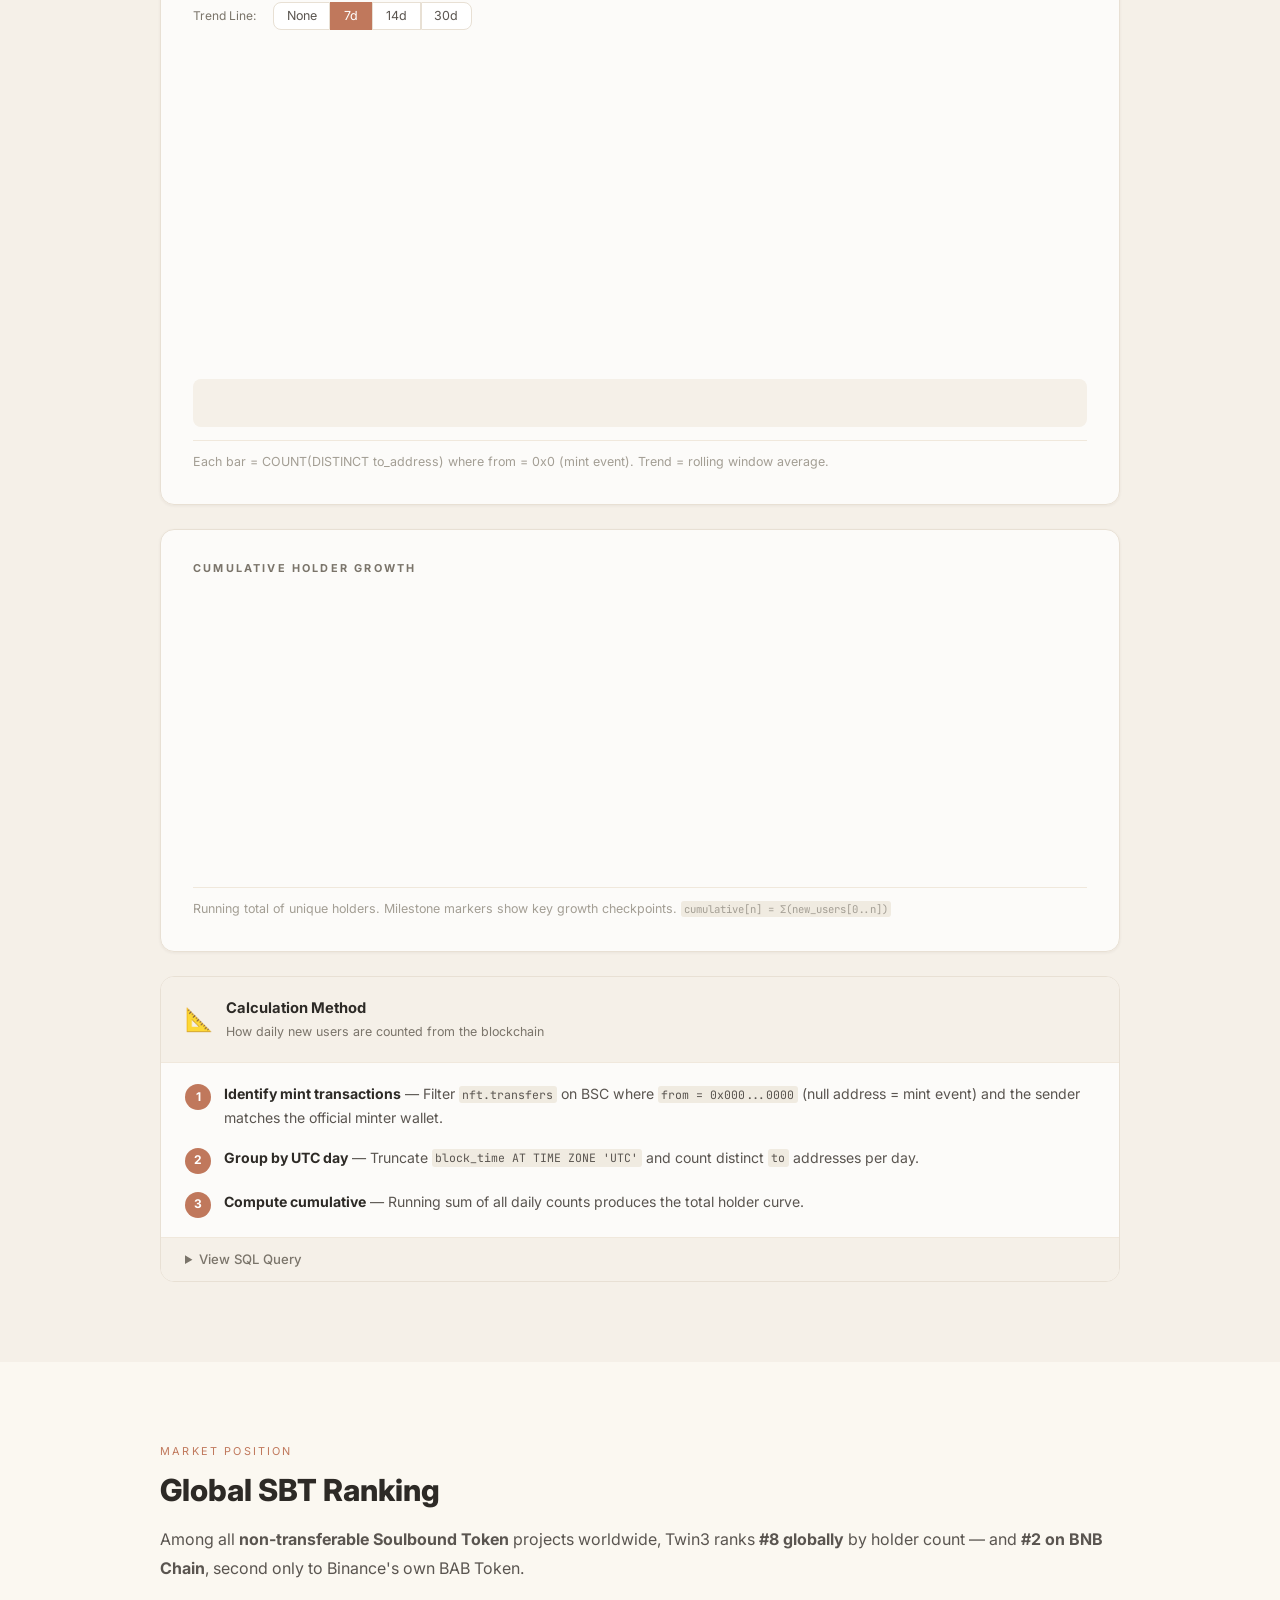
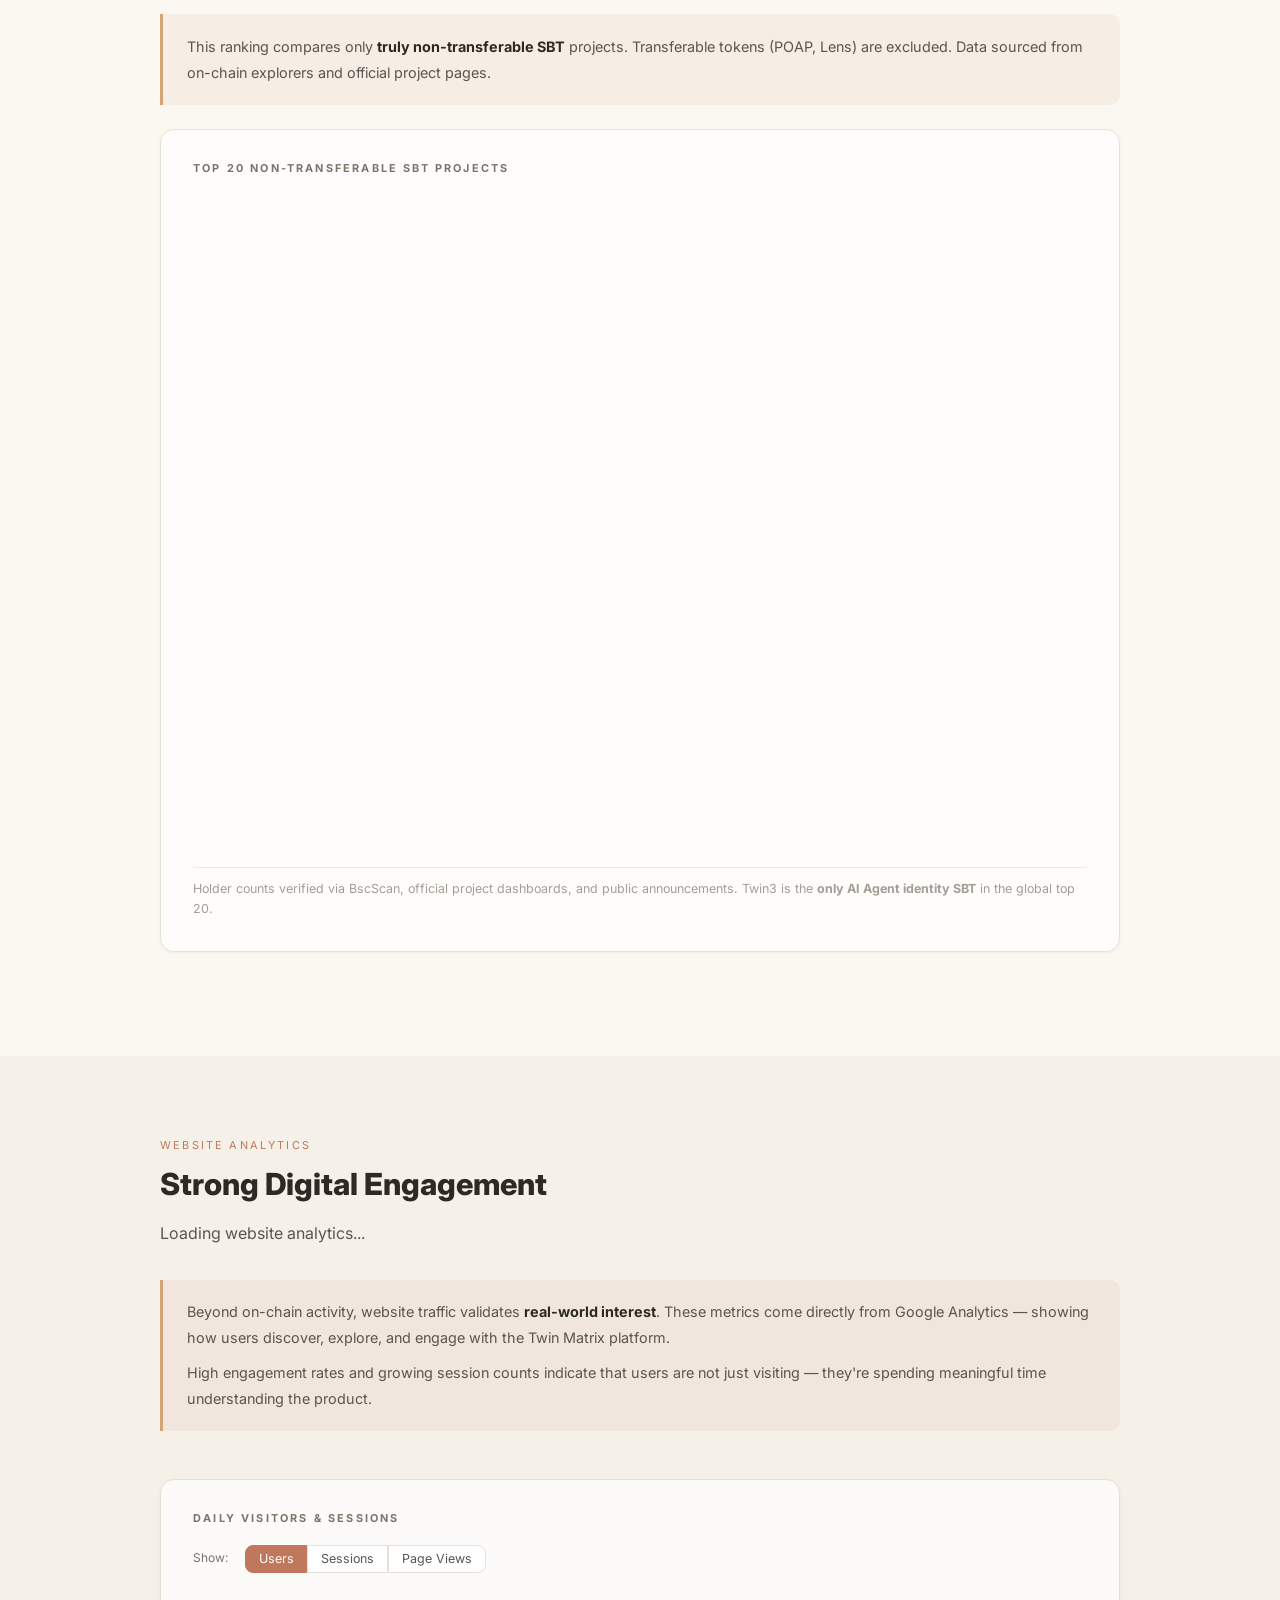
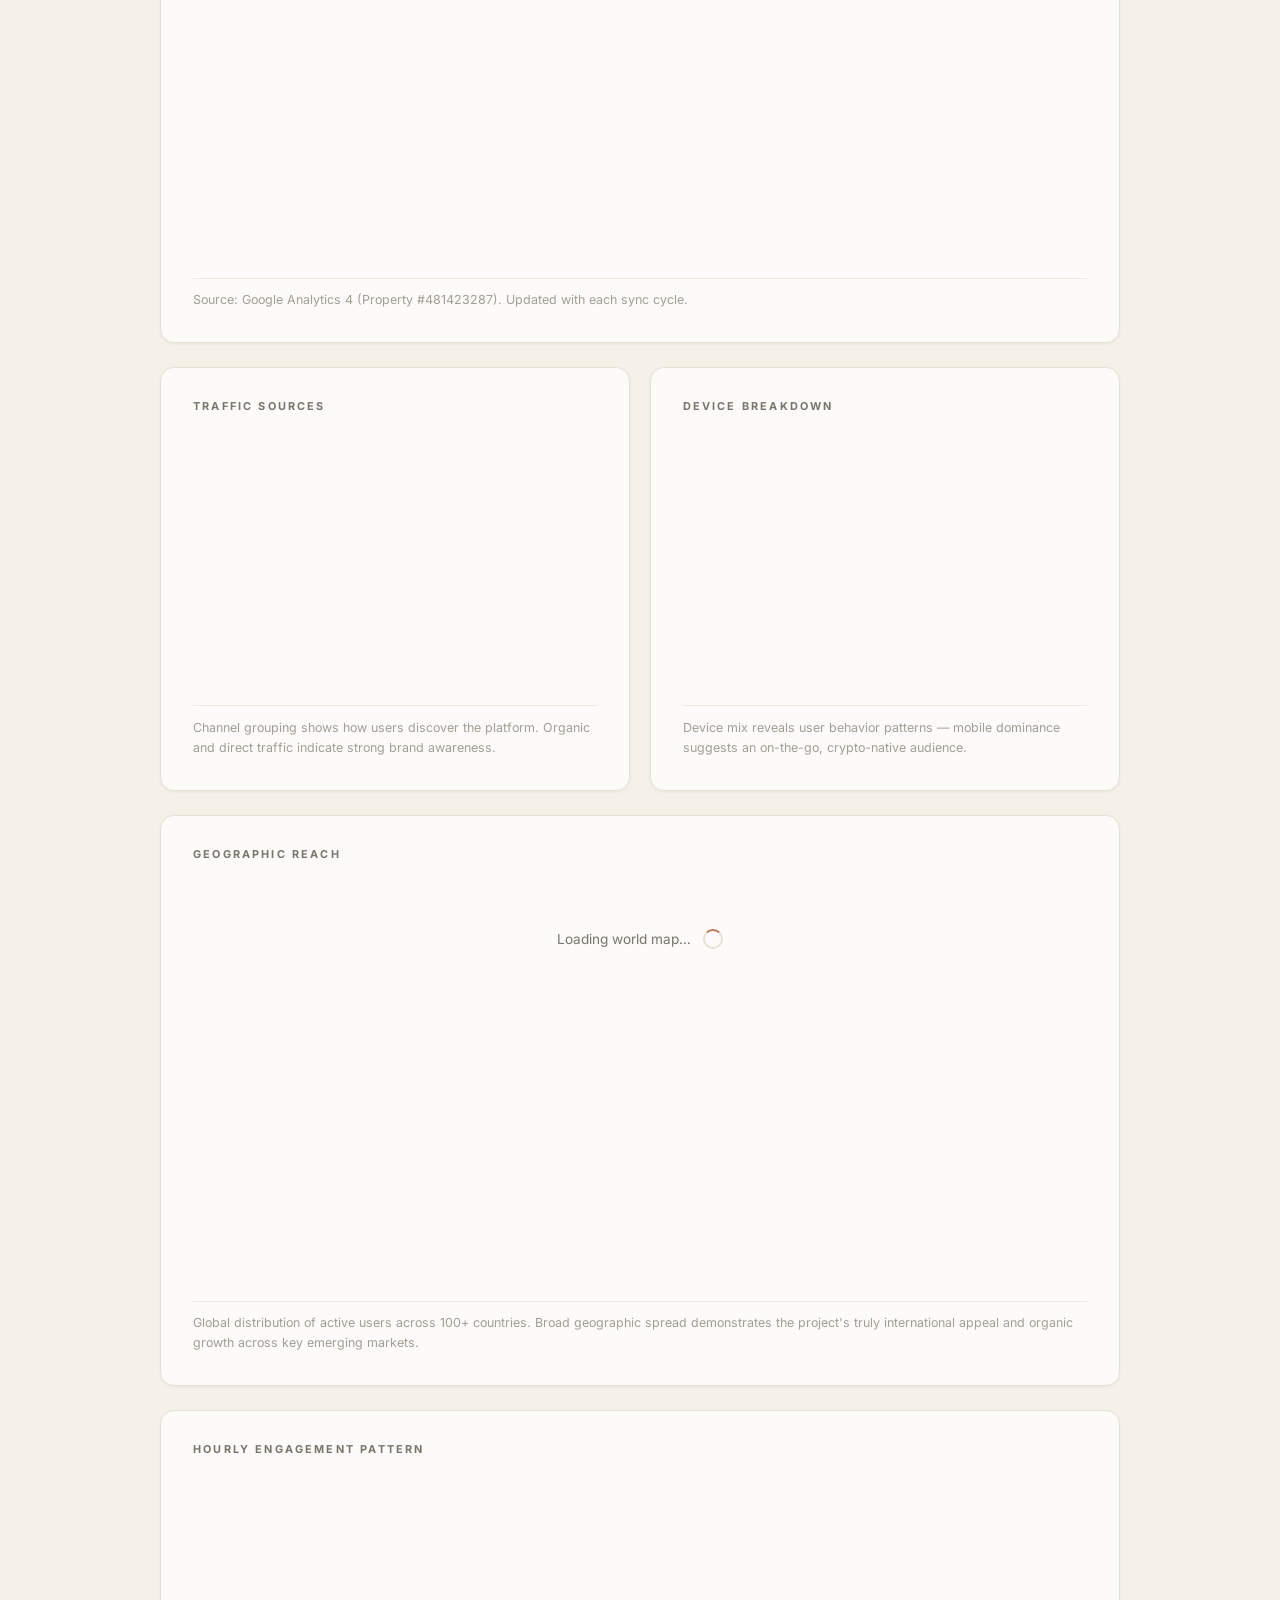
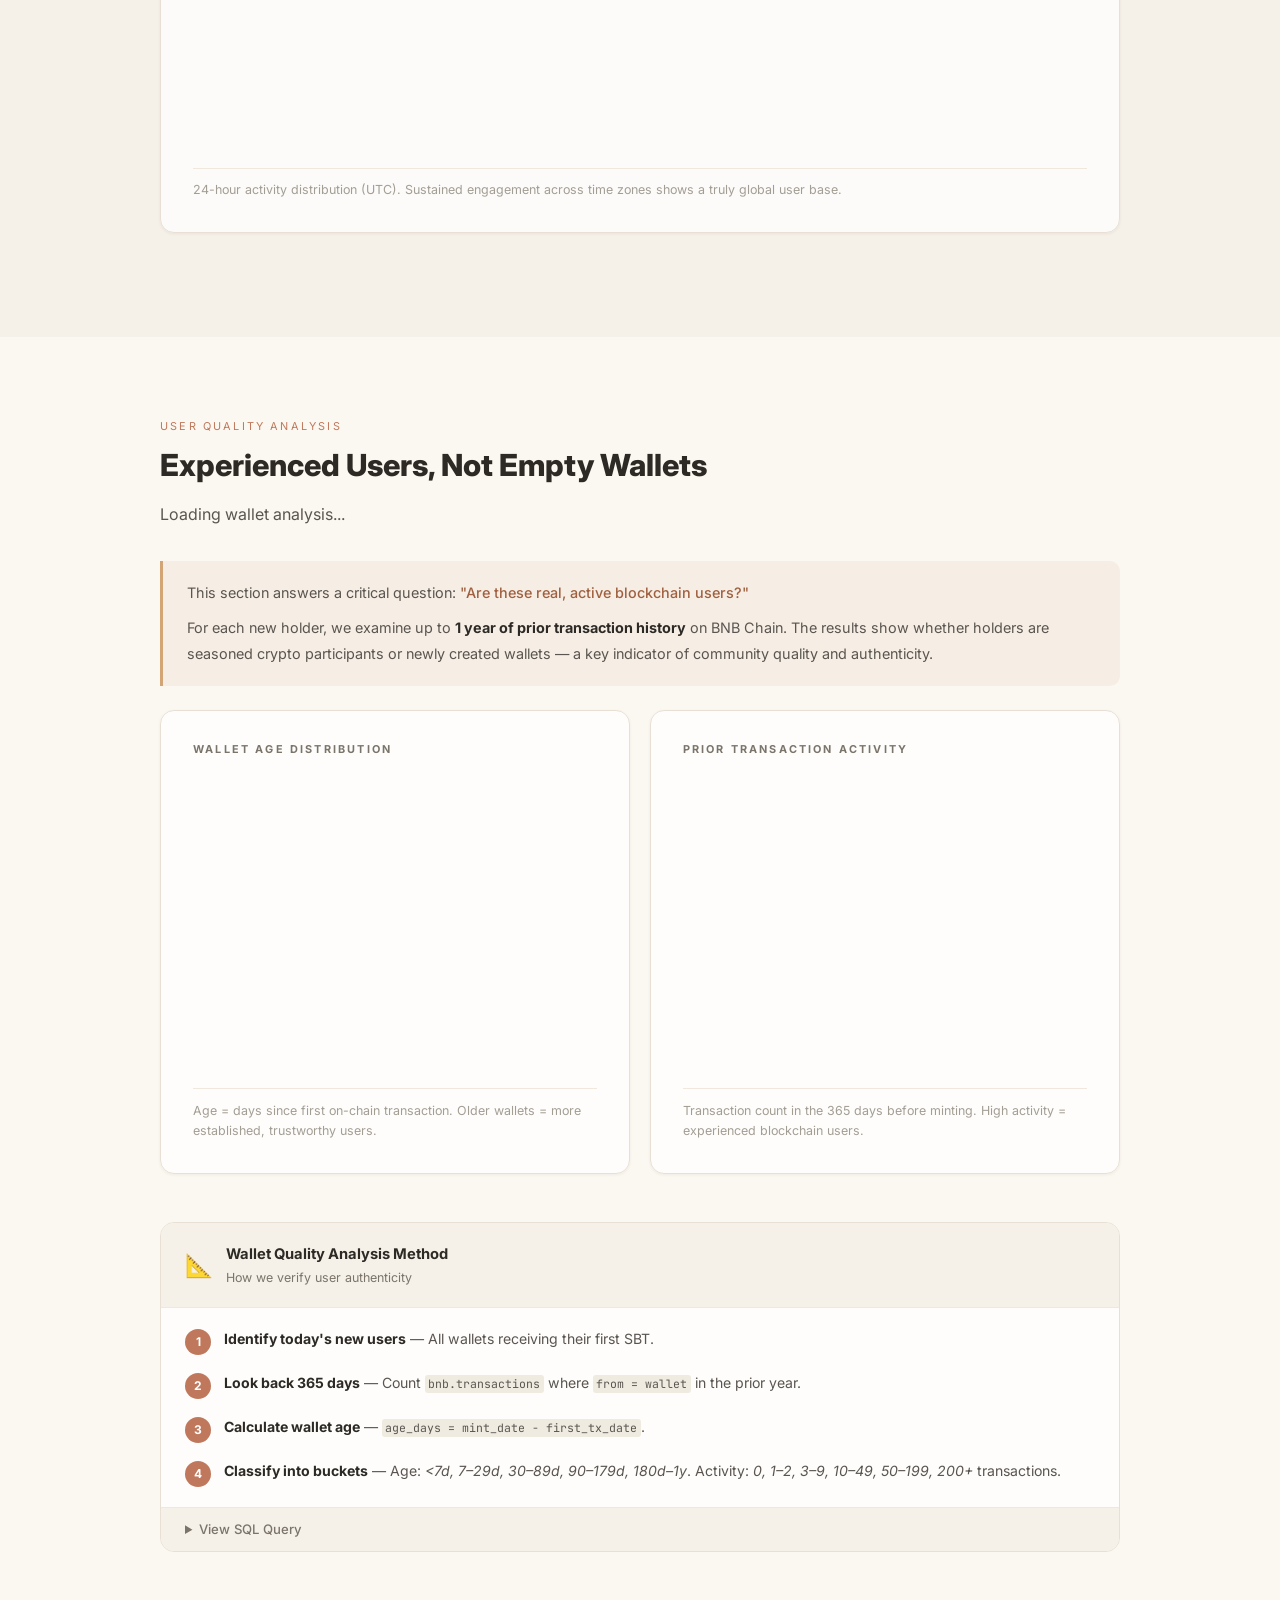
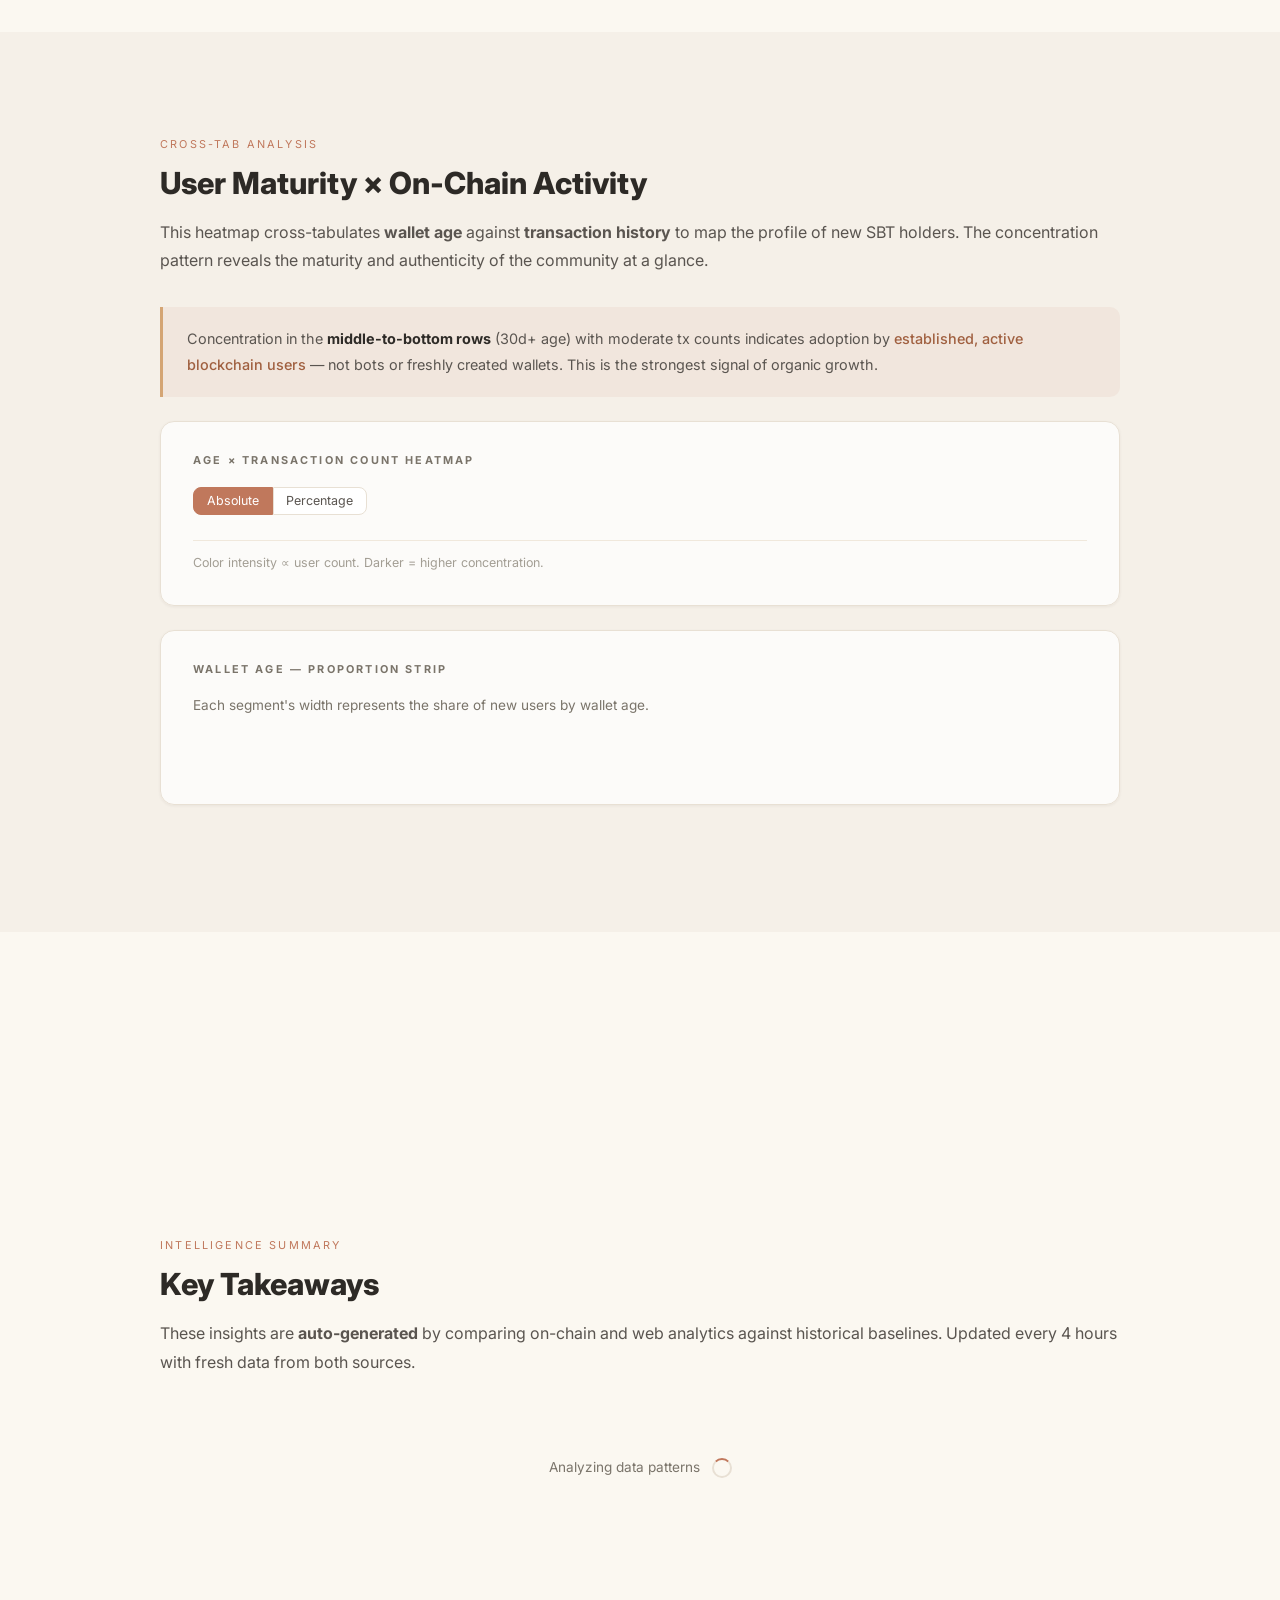
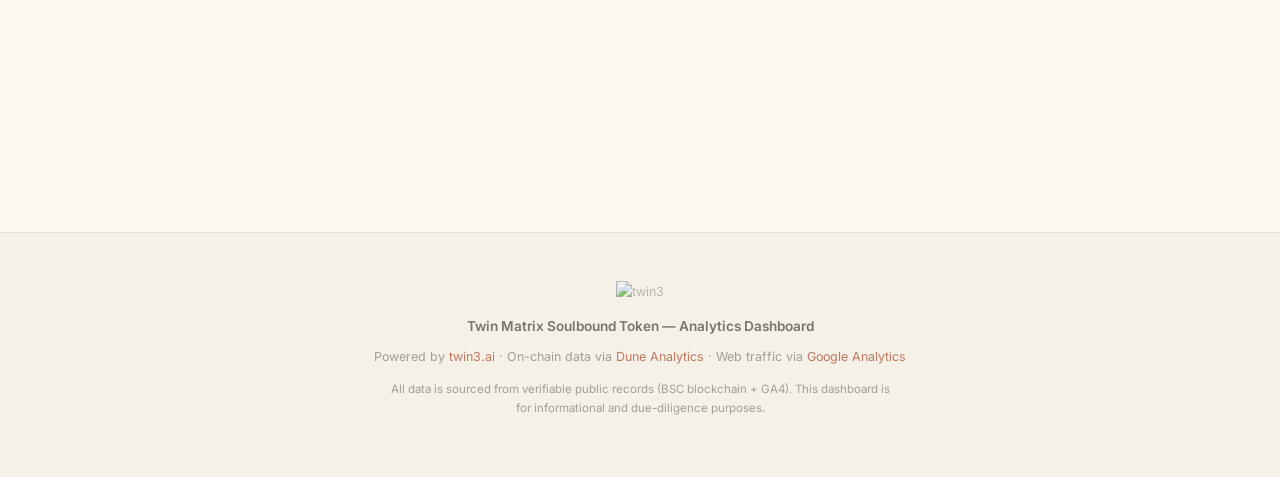
==== commit 926ffaee: "feat: add wallet lookup to check SBT Token ID - Input box at top of page (below date picker) - Queri" ====
--- a/static/index.html
+++ b/static/index.html
@@ -91,6 +91,19 @@
         </div>
     </div>
 
+    <!-- ═══════════ WALLET LOOKUP ═══════════ -->
+    <div class="wallet-lookup" id="walletLookup">
+        <div class="wallet-lookup-inner">
+            <div class="wallet-lookup-label">🔍 Check Your SBT</div>
+            <div class="wallet-lookup-row">
+                <input type="text" id="walletInput" class="wallet-input"
+                    placeholder="Enter your BNB Chain wallet address (0x...)" spellcheck="false" autocomplete="off">
+                <button class="btn btn-lookup" id="walletLookupBtn" onclick="lookupWallet()">Look Up</button>
+            </div>
+            <div class="wallet-result" id="walletResult"></div>
+        </div>
+    </div>
+
     <!-- ═══════════ SCENE 1: GROWTH TIMELINE ═══════════ -->
     <section class="scene" id="scene-timeline">
         <div class="scene-inner">
--- a/static/style.css
+++ b/static/style.css
@@ -940,6 +940,136 @@
     font-size: 0.8rem;
 }
 
+/* ── Wallet Lookup ──────────────────────────────────────── */
+.wallet-lookup {
+    max-width: 1100px;
+    margin: 0 auto;
+    padding: 1.2rem 1.5rem;
+}
+
+.wallet-lookup-inner {
+    background: var(--bg-card);
+    backdrop-filter: blur(10px);
+    border: 1px solid var(--border);
+    border-radius: var(--radius);
+    padding: 1.2rem 1.5rem;
+    box-shadow: var(--shadow-sm);
+}
+
+.wallet-lookup-label {
+    font-size: 0.85rem;
+    font-weight: 600;
+    color: var(--text-secondary);
+    margin-bottom: 0.6rem;
+}
+
+.wallet-lookup-row {
+    display: flex;
+    gap: 0.5rem;
+    align-items: stretch;
+}
+
+.wallet-input {
+    flex: 1;
+    font-family: 'JetBrains Mono', monospace;
+    font-size: 0.82rem;
+    padding: 0.55rem 0.8rem;
+    border: 1px solid var(--border);
+    border-radius: 8px;
+    background: var(--bg-card-solid);
+    color: var(--text-primary);
+    outline: none;
+    transition: border-color 0.2s;
+    min-width: 0;
+}
+
+.wallet-input:focus {
+    border-color: var(--accent);
+}
+
+.wallet-input::placeholder {
+    color: var(--text-faint);
+    font-size: 0.75rem;
+}
+
+.btn-lookup {
+    padding: 0.55rem 1.2rem;
+    background: var(--accent);
+    color: #FFF;
+    border: none;
+    border-radius: 8px;
+    font-weight: 600;
+    font-size: 0.82rem;
+    cursor: pointer;
+    white-space: nowrap;
+    transition: background 0.2s, transform 0.1s;
+}
+
+.btn-lookup:hover {
+    background: var(--accent-dark);
+}
+
+.btn-lookup:active {
+    transform: scale(0.97);
+}
+
+.btn-lookup:disabled {
+    opacity: 0.6;
+    cursor: not-allowed;
+}
+
+.wallet-result {
+    margin-top: 0.7rem;
+    font-size: 0.82rem;
+    line-height: 1.6;
+    min-height: 0;
+    transition: min-height 0.3s;
+}
+
+.wallet-result a {
+    color: var(--accent);
+    text-decoration: underline;
+    font-weight: 500;
+}
+
+.wallet-result .wallet-found {
+    background: var(--green-bg);
+    border: 1px solid rgba(91, 140, 90, 0.2);
+    border-radius: 8px;
+    padding: 0.8rem 1rem;
+    color: var(--green);
+}
+
+.wallet-result .wallet-found .token-id {
+    font-family: 'JetBrains Mono', monospace;
+    font-weight: 700;
+    font-size: 1.1rem;
+    color: var(--text-primary);
+}
+
+.wallet-result .wallet-not-found {
+    background: var(--amber-bg);
+    border: 1px solid rgba(184, 134, 11, 0.2);
+    border-radius: 8px;
+    padding: 0.8rem 1rem;
+    color: var(--amber);
+}
+
+.wallet-result .wallet-error {
+    color: #c0392b;
+    font-size: 0.78rem;
+}
+
+@media (max-width: 600px) {
+    .wallet-lookup-row {
+        flex-direction: column;
+    }
+
+    .wallet-input {
+        font-size: 0.72rem;
+    }
+}
+
 /* ── Controls Row ────────────────────────────────────────── */
 .controls-row {
     display: flex;
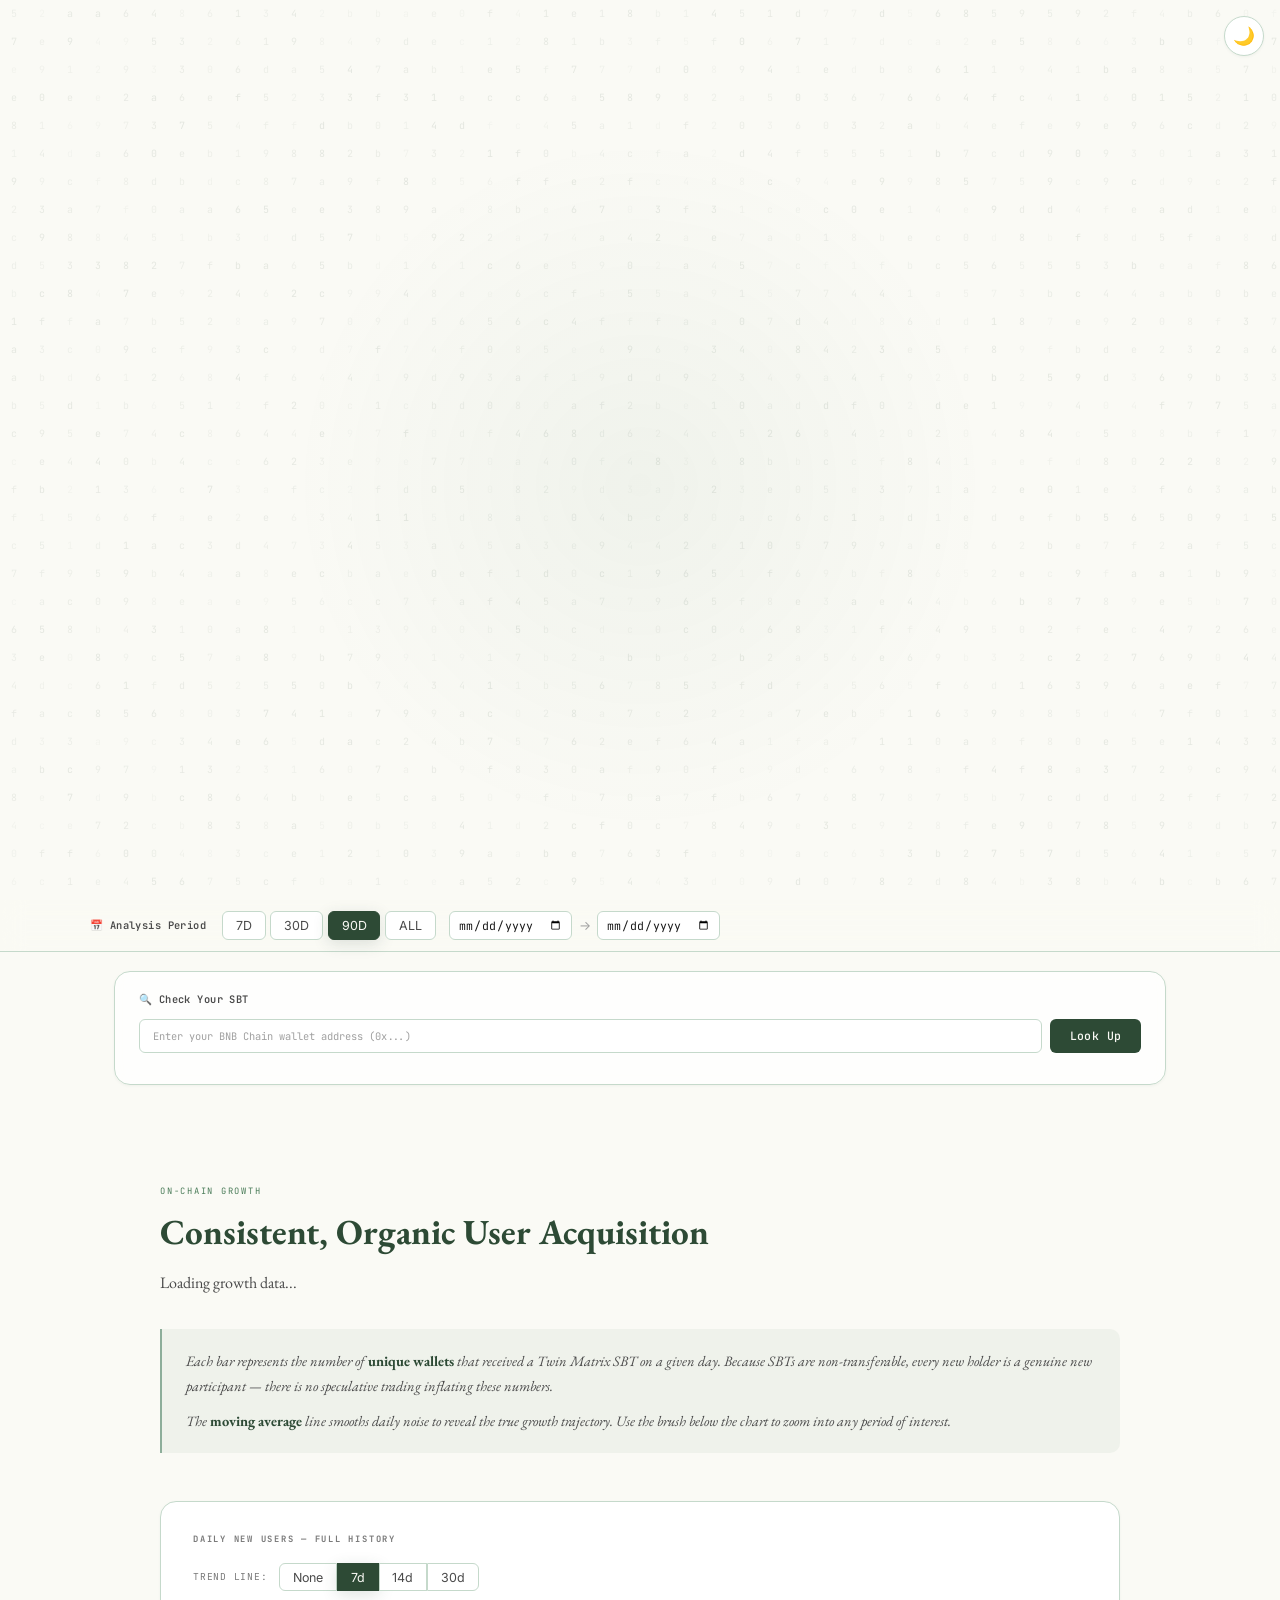
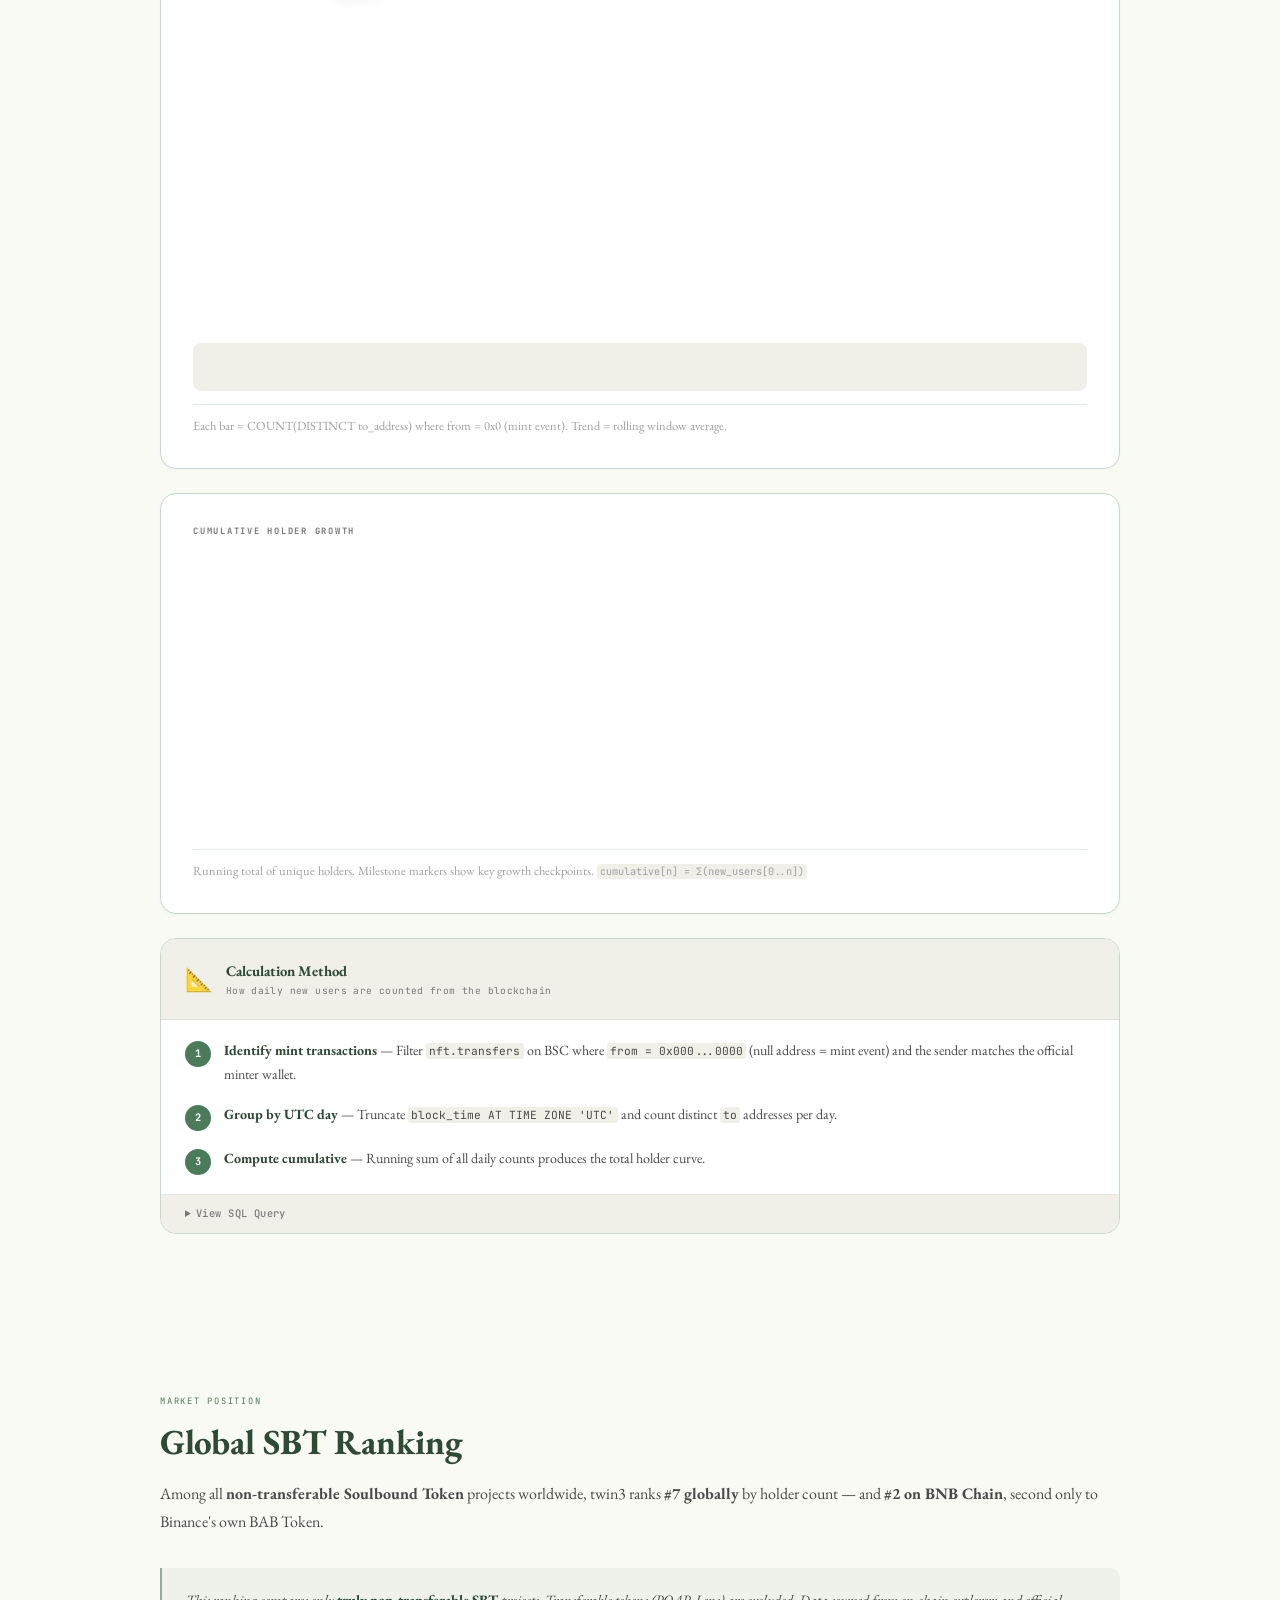
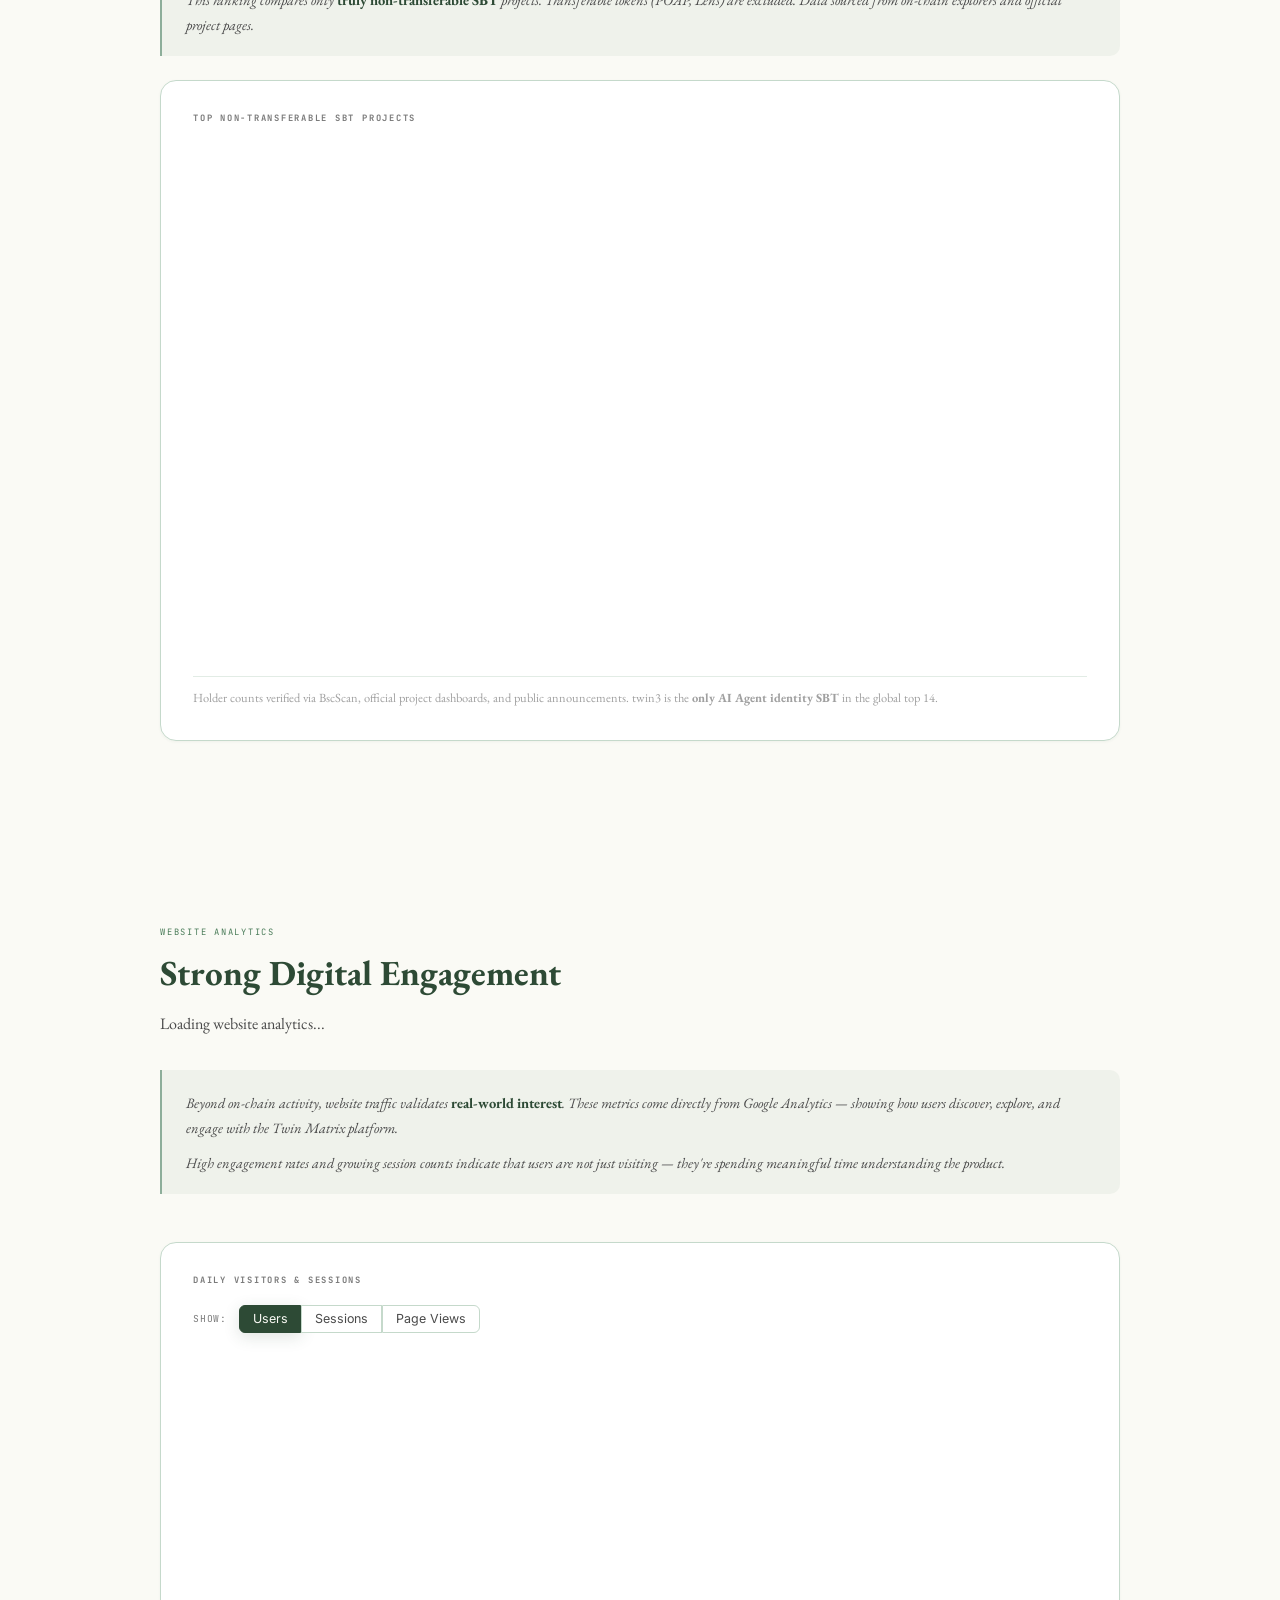
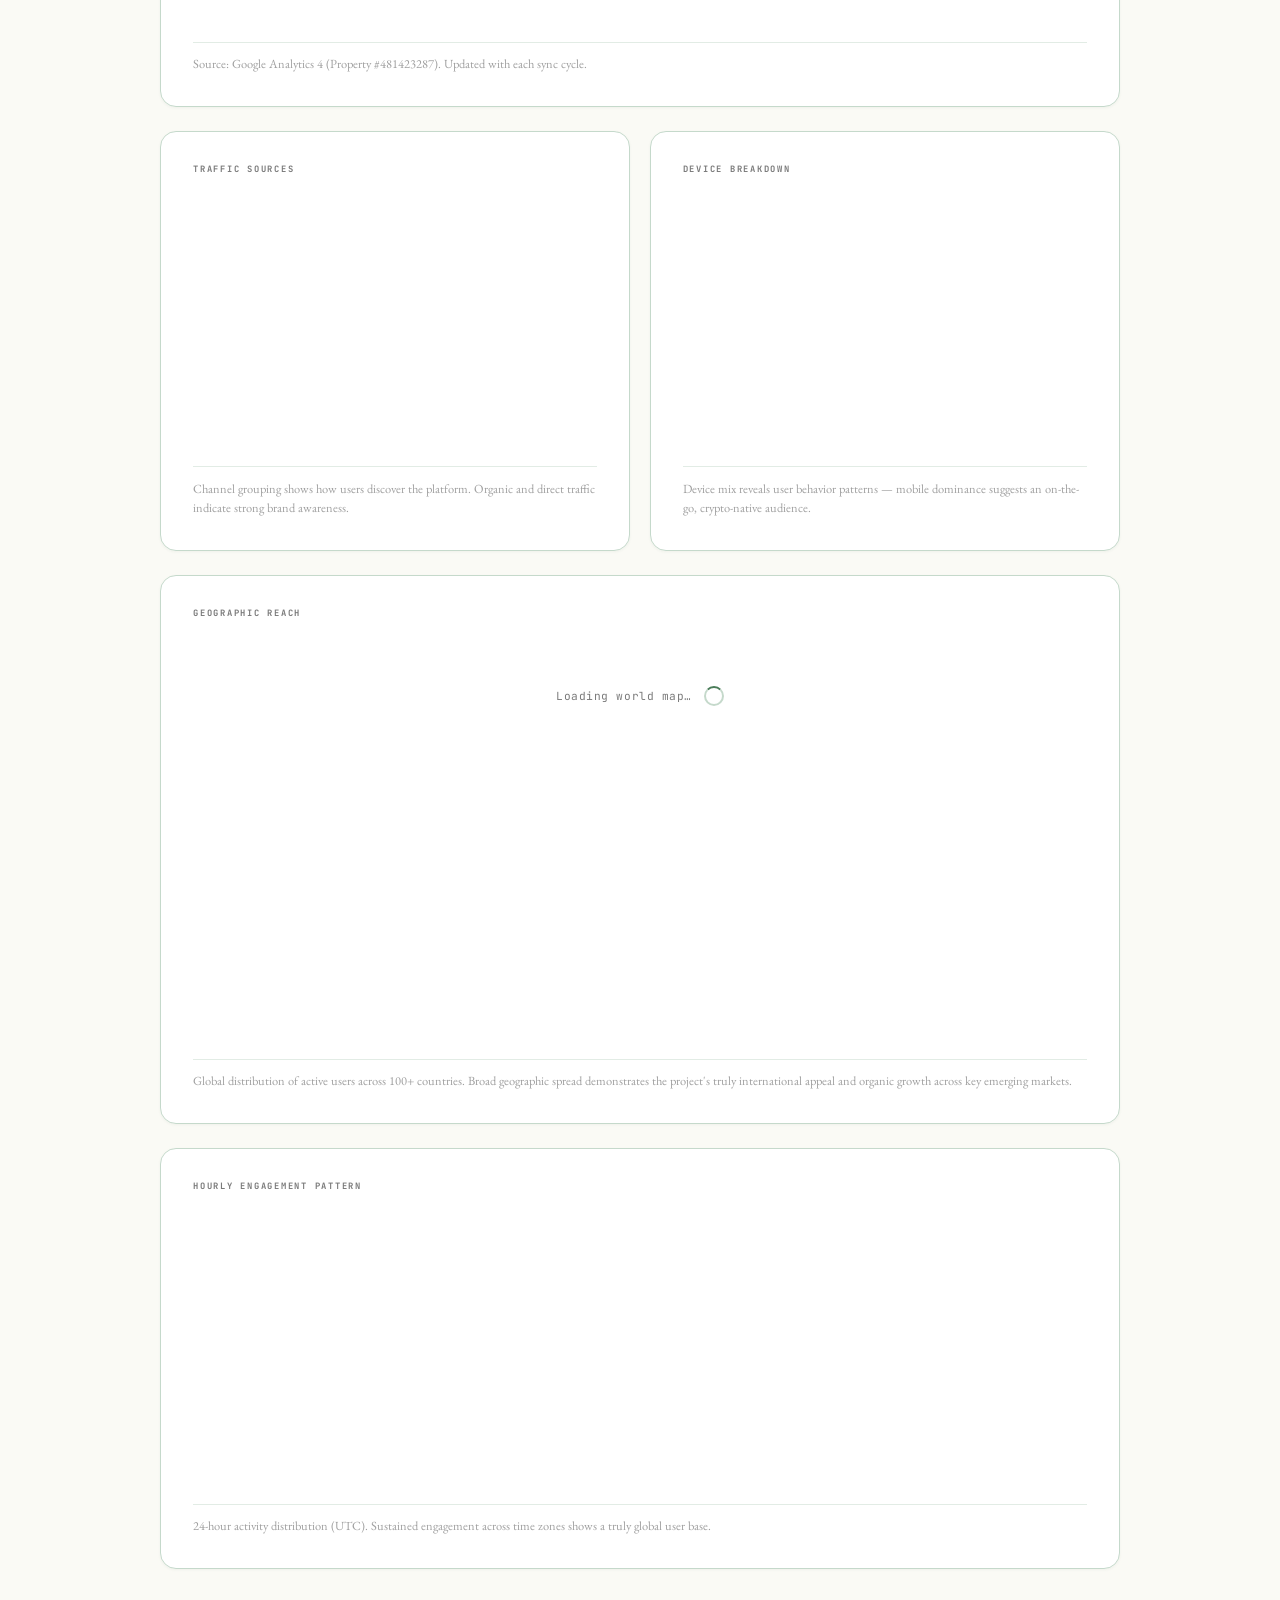
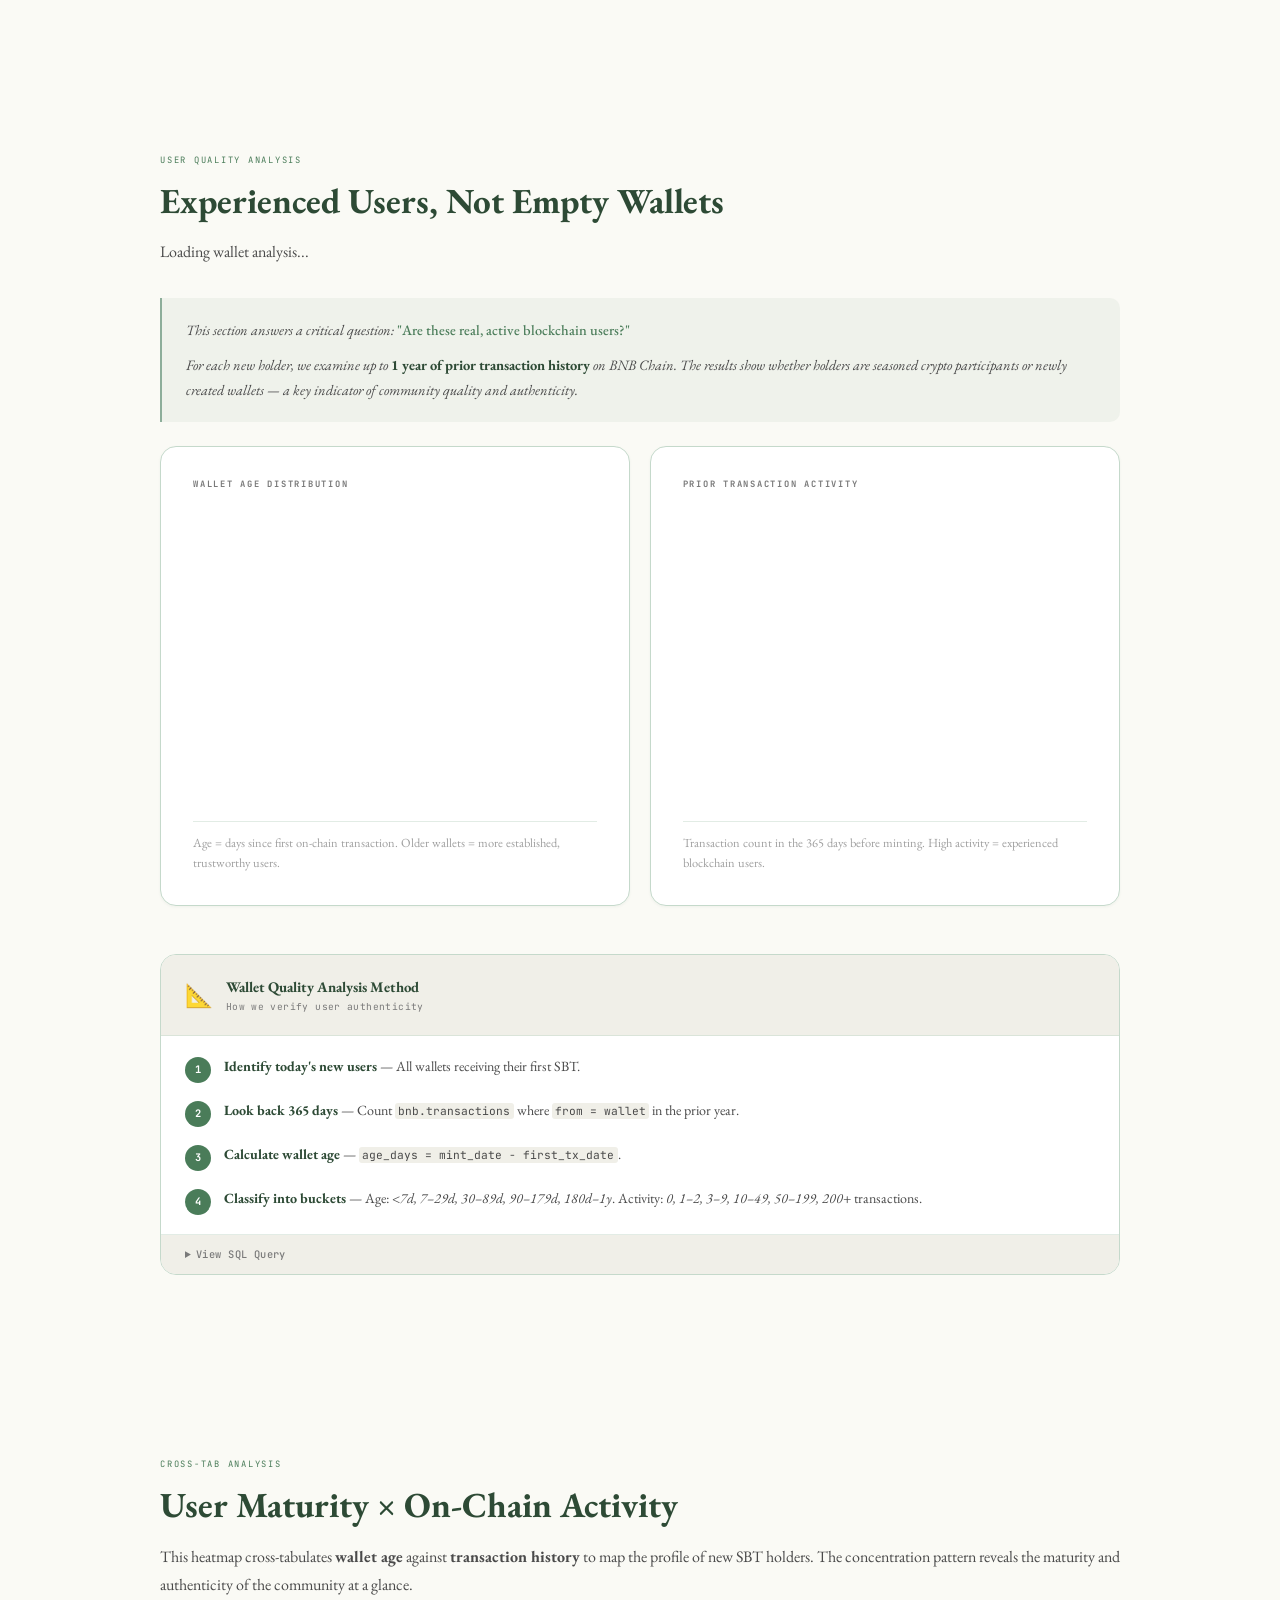
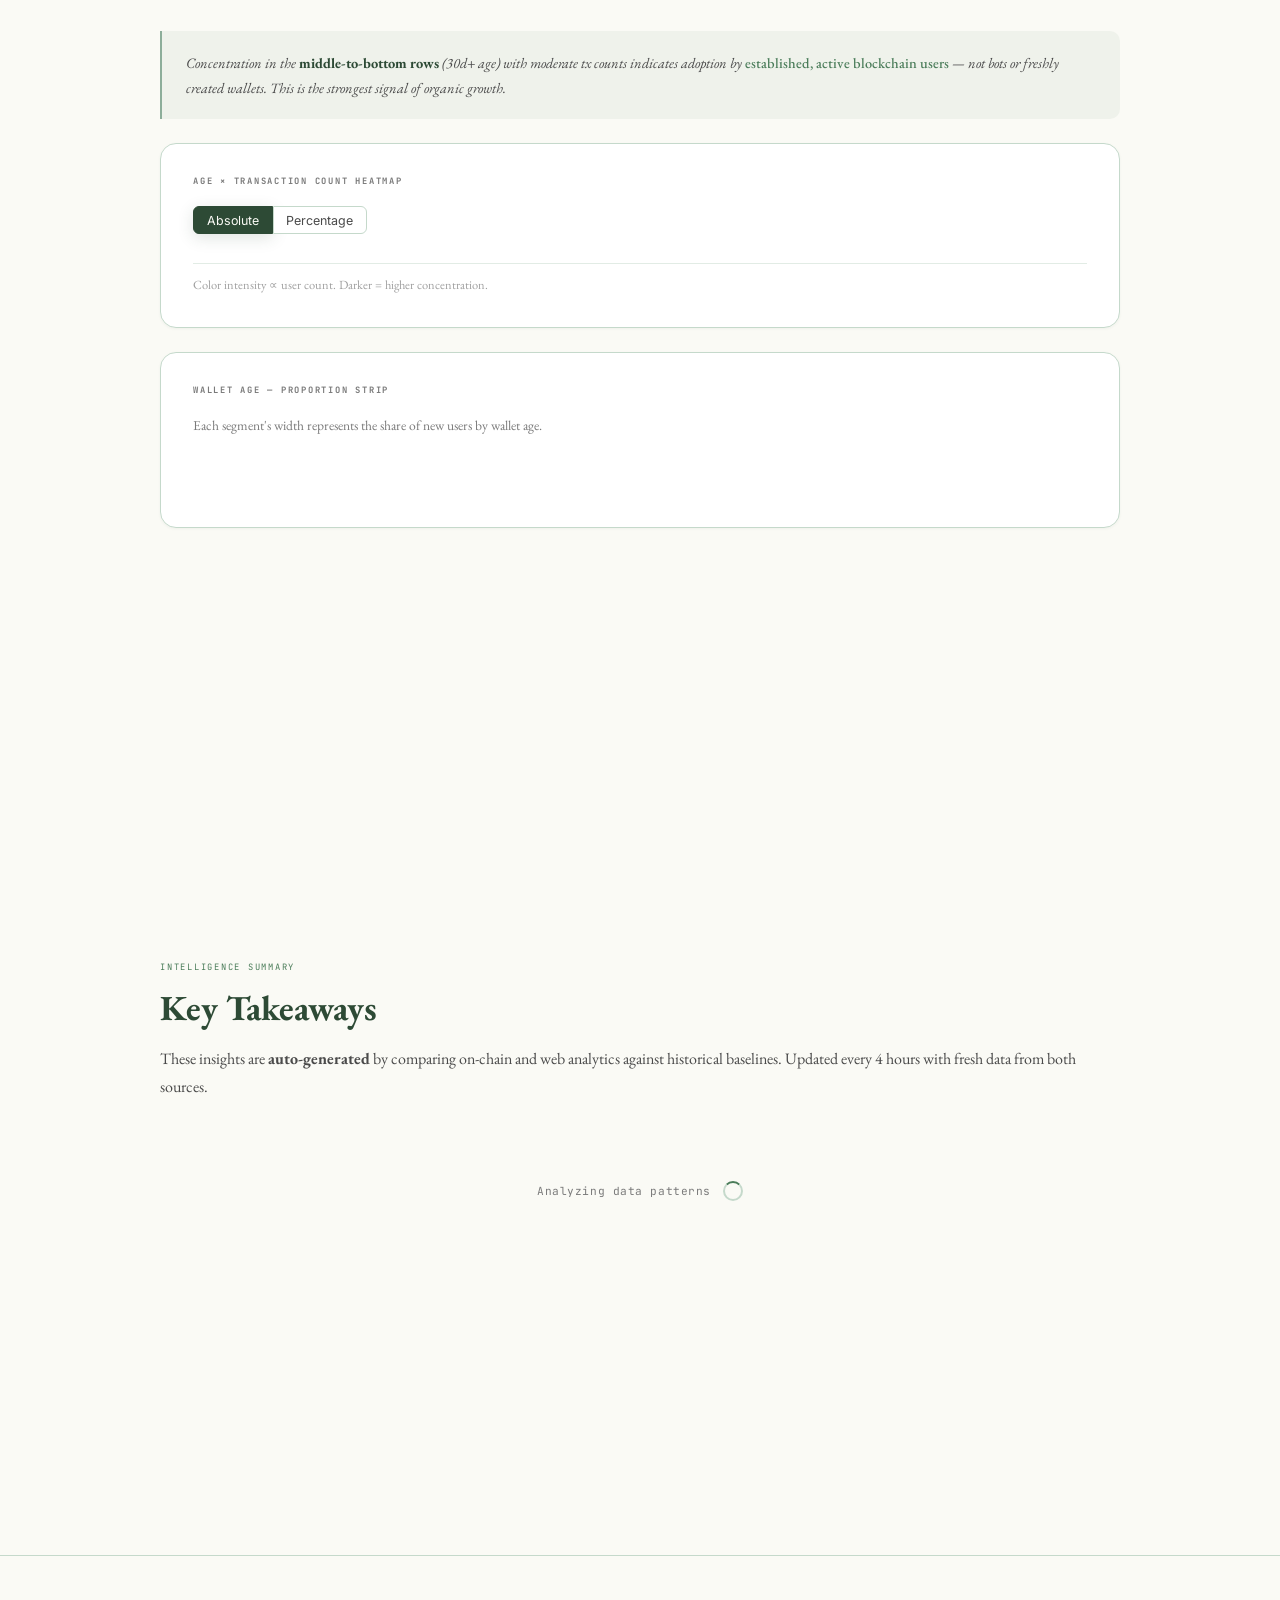
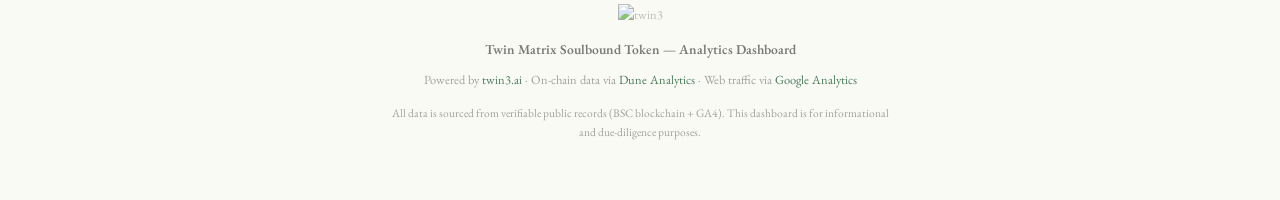
==== commit 9dad763f: "feat: apply twin3 official design system BREAKING VISUAL CHANGE: - Full color palette swap: brown/cr" ====
--- a/static/index.html
+++ b/static/index.html
@@ -10,7 +10,7 @@
     <link rel="icon" href="/static/twin3-logo.svg" type="image/svg+xml">
     <link rel="preconnect" href="https://fonts.googleapis.com">
     <link
-        href="https://fonts.googleapis.com/css2?family=Inter:wght@300;400;500;600;700;800;900&family=JetBrains+Mono:wght@400;500&display=swap"
+        href="https://fonts.googleapis.com/css2?family=EB+Garamond:ital,wght@0,400;0,500;0,600;0,700;1,400;1,500&family=Inter:wght@300;400;500;600;700&family=JetBrains+Mono:wght@400;500&display=swap"
         rel="stylesheet">
     <script src="https://cdnjs.cloudflare.com/ajax/libs/gsap/3.12.5/gsap.min.js"></script>
     <script src="https://cdnjs.cloudflare.com/ajax/libs/gsap/3.12.5/ScrollTrigger.min.js"></script>
@@ -20,6 +20,12 @@
 </head>
 
 <body>
+
+    <!-- Hex Matrix Background Canvas -->
+    <canvas id="hexCanvas"></canvas>
+
+    <!-- Dark Mode Toggle -->
+    <button class="theme-toggle" id="themeToggle" title="Toggle dark mode" aria-label="Toggle dark mode">🌙</button>
 
     <div class="progress-bar" id="progressBar"></div>
     <div class="tooltip" id="tooltip"></div>
@@ -33,7 +39,7 @@
         <p class="hero-subtitle">
             <strong>Twin Matrix</strong> is building the identity layer for personal AI agents.
             Each <strong>Soulbound Token (SBT)</strong> on BNB Chain is a non-transferable credential —
-            verifiable proof that a real human is connected to the Twin3 ecosystem. It cannot be sold,
+            verifiable proof that a real human is connected to the twin3 ecosystem. It cannot be sold,
             traded, or faked.
         </p>
         <p class="hero-subtitle-sm">
@@ -43,9 +49,7 @@
             <span class="update-badge" id="updateBadge">Live data · 4h refresh</span>
         </p>
         <div class="hero-contract" id="heroContract">
-            <span class="mono">Contract: 0xe3ec...5156f</span>
-            <span class="contract-sep">·</span>
-            <span class="mono">Minter: 0x3446...7777</span>
+            <a class="mono" href="https://bscscan.com/token/0xe3ec133e29addfbba26a412c38ed5de37195156f" target="_blank" rel="noopener" style="color:inherit;text-decoration:none;">Contract: 0xE3ec133e29adDfbBA26a412c38ed5De37195156f</a>
         </div>
         <div class="hero-stats" id="heroStats">
             <div class="hero-stat">
@@ -199,7 +203,7 @@
             <h2 class="scene-title">Global SBT Ranking</h2>
             <p class="scene-narrative">
                 Among all <strong>non-transferable Soulbound Token</strong> projects worldwide,
-                Twin3 ranks <strong>#8 globally</strong> by holder count — and <strong>#2 on BNB Chain</strong>,
+                twin3 ranks <strong>#7 globally</strong> by holder count — and <strong>#2 on BNB Chain</strong>,
                 second only to Binance's own BAB Token.
             </p>
 
@@ -210,11 +214,11 @@
             </div>
 
             <div class="card">
-                <h3>Top 20 Non-Transferable SBT Projects</h3>
-                <div class="chart-area" id="sbtRankingChart" style="min-height:660px;"></div>
+                <h3>Top Non-Transferable SBT Projects</h3>
+                <div class="chart-area" id="sbtRankingChart" style="min-height:520px;"></div>
                 <div class="chart-caption">
                     Holder counts verified via BscScan, official project dashboards, and public announcements.
-                    Twin3 is the <strong>only AI Agent identity SBT</strong> in the global top 20.
+                    twin3 is the <strong>only AI Agent identity SBT</strong> in the global top 14.
                 </div>
             </div>
         </div>
@@ -455,6 +459,69 @@
         <p class="footer-update" id="footerUpdate"></p>
     </footer>
 
+    <!-- Hex Matrix Canvas Script -->
+    <script>
+    (function() {
+        const canvas = document.getElementById('hexCanvas');
+        const ctx = canvas.getContext('2d');
+        let cols, rows, grid;
+        const CELL = 28;
+        const CHARS = '0123456789abcdef';
+
+        function resize() {
+            canvas.width = window.innerWidth;
+            canvas.height = window.innerHeight;
+            cols = Math.ceil(canvas.width / CELL) + 1;
+            rows = Math.ceil(canvas.height / CELL) + 1;
+            grid = Array.from({ length: cols * rows }, () => ({
+                char: CHARS[Math.floor(Math.random() * 16)],
+                opacity: Math.random() * 0.08 + 0.03,
+                next: Math.random() * 4000 + 1000,
+            }));
+        }
+        resize();
+        window.addEventListener('resize', resize);
+
+        let lastTime = 0;
+        function draw(time) {
+            const dt = time - lastTime; lastTime = time;
+            ctx.clearRect(0, 0, canvas.width, canvas.height);
+            const dark = document.body.classList.contains('dark');
+            const baseR = dark ? 160 : 45, baseG = dark ? 232 : 74, baseB = dark ? 111 : 53;
+
+            ctx.font = '10px "JetBrains Mono", monospace';
+            ctx.textAlign = 'center';
+            ctx.textBaseline = 'middle';
+
+            for (let i = 0; i < grid.length; i++) {
+                const g = grid[i];
+                g.next -= dt;
+                if (g.next <= 0) {
+                    g.char = CHARS[Math.floor(Math.random() * 16)];
+                    g.opacity = Math.random() * (dark ? 0.18 : 0.1) + (dark ? 0.06 : 0.03);
+                    g.next = Math.random() * 4000 + 1000;
+                }
+                const col = i % cols, row = Math.floor(i / cols);
+                ctx.fillStyle = `rgba(${baseR},${baseG},${baseB},${g.opacity})`;
+                ctx.fillText(g.char, col * CELL + CELL / 2, row * CELL + CELL / 2);
+            }
+            requestAnimationFrame(draw);
+        }
+        requestAnimationFrame(draw);
+
+        // Dark mode toggle
+        const toggle = document.getElementById('themeToggle');
+        const saved = localStorage.getItem('tw3-theme');
+        if (saved === 'dark') { document.body.classList.add('dark'); toggle.textContent = '☀️'; }
+        toggle.addEventListener('click', () => {
+            document.body.classList.toggle('dark');
+            const isDark = document.body.classList.contains('dark');
+            toggle.textContent = isDark ? '☀️' : '🌙';
+            localStorage.setItem('tw3-theme', isDark ? 'dark' : 'light');
+        });
+    })();
+    </script>
+
     <script src="/static/app.js"></script>
 </body>
 
--- a/static/style.css
+++ b/static/style.css
@@ -1,97 +1,185 @@
 /* ═══════════════════════════════════════════════════════════
-   BSC Token Growth Dashboard — Cream Theme
+   twin3 SBT Dashboard — Official Design System
+   "Computational Nature" — organic warmth meets digital precision
    ═══════════════════════════════════════════════════════════ */
 
+/* ── Fonts ────────────────────────────────────────────────── */
+@import url('https://fonts.googleapis.com/css2?family=EB+Garamond:ital,wght@0,400;0,500;0,600;0,700;1,400;1,500&family=JetBrains+Mono:wght@400;500&family=Inter:wght@300;400;500;600;700&display=swap');
+
+/* ── Light Mode (default) ────────────────────────────────── */
 :root {
-    --bg-primary: #FBF8F1;
-    --bg-secondary: #F5F0E8;
-    --bg-card: rgba(255, 255, 255, 0.75);
-    --bg-card-solid: #FFFFFF;
-    --bg-code: #F0EBE1;
-    --text-primary: #2D2A26;
-    --text-secondary: #5A5550;
-    --text-muted: #7A746A;
-    --text-faint: #A39E94;
-    --border: #E8E0D4;
-    --border-light: #F0E8DC;
-    --accent: #C0785C;
-    --accent-light: #D4A574;
-    --accent-dark: #A06040;
-    --accent-bg: rgba(192, 120, 92, 0.08);
+    --bg-primary: #fafaf5;
+    --bg-secondary: #f0efe8;
+    --bg-nav: rgba(250, 250, 245, 0.82);
+    --bg-card: #ffffff;
+    --bg-card-glass: rgba(255, 255, 255, 0.75);
+    --bg-code: #f0efe8;
+
+    --green-deep: #2d4a35;
+    --green-forest: #4a7c59;
+    --green-sage: #8dae9a;
+    --green-light: #c5d9cb;
+    --green-glow: #6fdb8f;
+    --green-neon: #00ff88;
+
+    --text-primary: #1a1a1a;
+    --text-secondary: #4a4a4a;
+    --text-muted: #7a7a7a;
+    --text-faint: #a0a0a0;
+
+    --terminal-bg: #0a120c;
+    --terminal-green: #6fdb8f;
+    --terminal-dim: #3a6b45;
+
+    --accent: var(--green-forest);
+    --accent-light: var(--green-sage);
+    --accent-dark: var(--green-deep);
+    --accent-bg: rgba(74, 124, 89, 0.06);
+
     --green: #5B8C5A;
     --green-bg: rgba(91, 140, 90, 0.08);
     --amber: #B8860B;
-    --amber-bg: rgba(184, 134, 11, 0.08);
+    --amber-bg: rgba(184, 134, 11, 0.06);
     --info: #7B8FA8;
-    --info-bg: rgba(123, 143, 168, 0.08);
-    --chart-grid: #EDE6DA;
-    --shadow-sm: 0 1px 3px rgba(45, 42, 38, 0.06);
-    --shadow-md: 0 4px 16px rgba(45, 42, 38, 0.08);
-    --shadow-lg: 0 8px 32px rgba(45, 42, 38, 0.1);
-    --radius: 14px;
-}
-
-*,
-*::before,
-*::after {
-    box-sizing: border-box;
-    margin: 0;
-    padding: 0;
-}
-
-html {
-    scroll-behavior: smooth;
-}
+    --info-bg: rgba(123, 143, 168, 0.06);
+
+    --border: var(--green-light);
+    --border-light: rgba(197, 217, 203, 0.5);
+    --chart-grid: #e8e4dc;
+
+    --shadow-sm: 0 1px 3px rgba(45, 74, 53, 0.05);
+    --shadow-md: 0 4px 16px rgba(45, 74, 53, 0.08);
+    --shadow-lg: 0 8px 32px rgba(45, 74, 53, 0.1);
+    --radius: 16px;
+
+    --font-serif: 'EB Garamond', Georgia, serif;
+    --font-sans: 'Inter', system-ui, sans-serif;
+    --font-mono: 'JetBrains Mono', 'Courier New', monospace;
+}
+
+/* ── Dark Mode ───────────────────────────────────────────── */
+body.dark {
+    --bg-primary: #0c1a10;
+    --bg-secondary: #0f2014;
+    --bg-nav: rgba(12, 26, 16, 0.88);
+    --bg-card: rgba(12, 26, 16, 0.6);
+    --bg-card-glass: rgba(15, 32, 20, 0.65);
+    --bg-code: #0f2014;
+
+    --green-deep: #d4c89a;
+    --green-forest: #a8b87a;
+    --green-sage: #6a8a5a;
+    --green-light: rgba(168, 184, 122, 0.15);
+    --green-glow: #a0e86f;
+    --green-neon: #b8ff6a;
+
+    --text-primary: #e8e0c8;
+    --text-secondary: #bfb89a;
+    --text-muted: #8a8468;
+    --text-faint: #6a6450;
+
+    --terminal-bg: #060e08;
+    --terminal-green: #a0e86f;
+    --terminal-dim: #4a6a3a;
+
+    --accent: var(--green-forest);
+    --accent-light: var(--green-sage);
+    --accent-dark: var(--green-deep);
+    --accent-bg: rgba(168, 184, 122, 0.08);
+
+    --green: #8dae6a;
+    --green-bg: rgba(141, 174, 106, 0.1);
+    --amber: #d4c89a;
+    --amber-bg: rgba(212, 200, 154, 0.08);
+    --info: #8a9aaa;
+    --info-bg: rgba(138, 154, 170, 0.08);
+
+    --border: rgba(168, 184, 122, 0.12);
+    --border-light: rgba(168, 184, 122, 0.06);
+    --chart-grid: rgba(168, 184, 122, 0.08);
+
+    --shadow-sm: 0 1px 3px rgba(0, 0, 0, 0.2);
+    --shadow-md: 0 4px 16px rgba(0, 0, 0, 0.3);
+    --shadow-lg: 0 8px 32px rgba(0, 0, 0, 0.4);
+}
+
+/* ── Reset ────────────────────────────────────────────────── */
+*, *::before, *::after { box-sizing: border-box; margin: 0; padding: 0; }
+html { scroll-behavior: smooth; }
 
 body {
-    font-family: 'Inter', -apple-system, sans-serif;
+    font-family: var(--font-sans);
     background: var(--bg-primary);
     color: var(--text-primary);
     line-height: 1.7;
     overflow-x: hidden;
-}
-
-.mono {
-    font-family: 'JetBrains Mono', monospace;
-}
-
-h1,
-h2,
-h3 {
+    transition: background 0.4s, color 0.4s;
+}
+
+.mono { font-family: var(--font-mono); }
+
+h1, h2, h3 {
+    font-family: var(--font-serif);
     font-weight: 700;
     line-height: 1.2;
-    color: var(--text-primary);
-}
-
-/* ── Progress Bar ─────────────────────────────────────────── */
+    color: var(--green-deep);
+}
+
+a { color: var(--green-forest); text-decoration: none; }
+a:hover { text-decoration: underline; }
+
+/* ── Hex Matrix Canvas (background atmosphere) ───────────── */
+#hexCanvas {
+    position: fixed;
+    top: 0; left: 0;
+    width: 100%; height: 100%;
+    pointer-events: none;
+    z-index: 0;
+    opacity: 1;
+}
+
+/* All content above canvas */
+.progress-bar, .hero, .date-picker-bar, .wallet-lookup,
+.scene, .footer, .tooltip { position: relative; z-index: 1; }
+
+/* ── Dark Mode Toggle ────────────────────────────────────── */
+.theme-toggle {
+    position: fixed;
+    top: 1rem; right: 1rem;
+    z-index: 999;
+    background: var(--bg-card);
+    border: 1px solid var(--border);
+    border-radius: 999px;
+    width: 40px; height: 40px;
+    display: flex; align-items: center; justify-content: center;
+    cursor: pointer;
+    font-size: 1.1rem;
+    backdrop-filter: blur(8px);
+    transition: all 0.3s;
+    box-shadow: var(--shadow-sm);
+}
+.theme-toggle:hover { box-shadow: var(--shadow-md); transform: translateY(-1px); }
+
+/* ── Progress Bar ────────────────────────────────────────── */
 .progress-bar {
     position: fixed;
-    top: 0;
-    left: 0;
+    top: 0; left: 0;
     height: 3px;
-    background: linear-gradient(90deg, var(--accent), var(--accent-light));
+    background: linear-gradient(90deg, var(--green-forest), var(--green-glow));
     z-index: 999;
     width: 0%;
 }
 
-/* ── Layout ───────────────────────────────────────────────── */
+/* ── Layout ──────────────────────────────────────────────── */
 .scene {
     min-height: 100vh;
     display: flex;
     align-items: center;
     justify-content: center;
     padding: 5rem 2rem;
-    position: relative;
-}
-
-.scene:nth-child(even) {
-    background: var(--bg-secondary);
-}
-
-.scene-inner {
-    max-width: 960px;
-    width: 100%;
-}
+}
+
+.scene-inner { max-width: 960px; width: 100%; }
 
 /* ── Hero ─────────────────────────────────────────────────── */
 .hero {
@@ -101,35 +189,37 @@
     align-items: center;
     justify-content: center;
     text-align: center;
-    background: linear-gradient(180deg, var(--bg-primary) 0%, var(--bg-secondary) 50%, var(--bg-primary) 100%);
-    position: relative;
 }
 
 .hero::before {
     content: '';
     position: absolute;
-    top: 15%;
-    left: 50%;
+    top: 15%; left: 50%;
     transform: translateX(-50%);
-    width: 700px;
-    height: 700px;
-    background: radial-gradient(circle, rgba(192, 120, 92, 0.05) 0%, transparent 70%);
+    width: 700px; height: 700px;
+    background: radial-gradient(circle, rgba(74, 124, 89, 0.06) 0%, transparent 70%);
     pointer-events: none;
 }
+body.dark .hero::before {
+    background: radial-gradient(circle, rgba(160, 232, 111, 0.04) 0%, transparent 70%);
+}
 
 .hero-label {
-    font-size: 0.7rem;
-    letter-spacing: 0.3em;
+    font-family: var(--font-mono);
+    font-size: 0.6rem;
+    letter-spacing: 0.2em;
     text-transform: uppercase;
-    color: var(--accent);
+    color: var(--green-forest);
     margin-bottom: 1rem;
     opacity: 0;
 }
 
 .hero-title {
-    font-size: 3.8rem;
-    font-weight: 900;
-    background: linear-gradient(135deg, var(--text-primary) 0%, var(--accent) 100%);
+    font-family: var(--font-serif);
+    font-size: 3.2rem;
+    font-weight: 700;
+    line-height: 1.08;
+    background: linear-gradient(135deg, var(--green-deep) 0%, var(--green-forest) 100%);
     -webkit-background-clip: text;
     -webkit-text-fill-color: transparent;
     background-clip: text;
@@ -139,7 +229,8 @@
 }
 
 .hero-subtitle-tag {
-    font-size: 1.1rem;
+    font-family: var(--font-mono);
+    font-size: 0.65rem;
     font-weight: 500;
     letter-spacing: 0.15em;
     text-transform: uppercase;
@@ -149,33 +240,30 @@
 }
 
 .hero-logo {
-    width: 72px;
-    height: 72px;
+    width: 72px; height: 72px;
     margin-bottom: 1.2rem;
     opacity: 0;
 }
 
 .hero-subtitle {
+    font-family: var(--font-serif);
     font-size: 1rem;
     color: var(--text-secondary);
     max-width: 600px;
     margin-bottom: 0.8rem;
     opacity: 0;
-    line-height: 1.8;
-}
-
-.hero-subtitle strong {
-    color: var(--text-primary);
-    font-weight: 700;
-}
+    line-height: 1.75;
+}
+.hero-subtitle strong { color: var(--green-deep); font-weight: 700; }
 
 .hero-subtitle-sm {
-    font-size: 0.88rem;
+    font-family: var(--font-serif);
+    font-size: 0.82rem;
     color: var(--text-muted);
     max-width: 560px;
     margin-bottom: 1.2rem;
     opacity: 0;
-    line-height: 1.7;
+    line-height: 1.75;
 }
 
 .update-badge {
@@ -183,21 +271,25 @@
     padding: 0.15rem 0.6rem;
     margin-left: 0.3rem;
     background: var(--accent-bg);
-    color: var(--accent);
+    color: var(--green-forest);
     border-radius: 999px;
-    font-size: 0.72rem;
-    font-weight: 600;
+    font-family: var(--font-mono);
+    font-size: 0.6rem;
+    font-weight: 500;
     letter-spacing: 0.02em;
-    border: 1px solid rgba(192, 120, 92, 0.2);
+    border: 1px solid var(--green-light);
 }
 
 .hero-contract {
-    font-size: 0.74rem;
-    color: var(--text-faint);
-    padding: 0.5rem 1.2rem;
-    border: 1px solid var(--border);
-    border-radius: 999px;
-    background: var(--bg-card);
+    font-family: var(--font-mono);
+    font-size: 0.6rem;
+    letter-spacing: 0.02em;
+    color: var(--text-muted);
+    padding: 0.4rem 0.9rem;
+    border: 1px solid var(--green-light);
+    border-radius: 6px;
+    background: var(--bg-card-glass);
+    backdrop-filter: blur(8px);
     opacity: 0;
     display: flex;
     align-items: center;
@@ -206,13 +298,9 @@
     justify-content: center;
 }
 
-.contract-sep {
-    color: var(--border);
-    margin: 0 0.2rem;
-}
-
 .hero-last-update {
-    font-size: 0.72rem;
+    font-family: var(--font-mono);
+    font-size: 0.6rem;
     color: var(--text-faint);
     margin-top: 1rem;
     opacity: 0;
@@ -225,20 +313,20 @@
     opacity: 0;
 }
 
-.hero-stat {
-    text-align: center;
-}
+.hero-stat { text-align: center; }
 
 .hero-stat-value {
-    font-size: 2rem;
-    font-weight: 900;
-    background: linear-gradient(135deg, var(--accent-dark), var(--accent-light));
+    font-family: var(--font-mono);
+    font-size: 2.5rem;
+    font-weight: 700;
+    background: linear-gradient(135deg, var(--green-deep), var(--green-forest));
     -webkit-background-clip: text;
     -webkit-text-fill-color: transparent;
 }
 
 .hero-stat-label {
-    font-size: 0.7rem;
+    font-family: var(--font-mono);
+    font-size: 0.55rem;
     letter-spacing: 0.12em;
     text-transform: uppercase;
     color: var(--text-muted);
@@ -246,79 +334,76 @@
 
 .scroll-indicator {
     position: absolute;
-    bottom: 2rem;
-    left: 50%;
+    bottom: 2rem; left: 50%;
     transform: translateX(-50%);
     display: flex;
     flex-direction: column;
     align-items: center;
     gap: 0.5rem;
     color: var(--text-faint);
-    font-size: 0.72rem;
+    font-family: var(--font-mono);
+    font-size: 0.55rem;
     letter-spacing: 0.1em;
     opacity: 0;
 }
 
 .scroll-indicator .arrow {
-    width: 18px;
-    height: 18px;
-    border-right: 2px solid var(--text-faint);
-    border-bottom: 2px solid var(--text-faint);
+    width: 18px; height: 18px;
+    border-right: 2px solid var(--green-sage);
+    border-bottom: 2px solid var(--green-sage);
     transform: rotate(45deg);
     animation: bounceArrow 2s infinite;
 }
 
 @keyframes bounceArrow {
-
-    0%,
-    100% {
-        transform: rotate(45deg) translateY(0);
-    }
-
-    50% {
-        transform: rotate(45deg) translateY(8px);
-    }
-}
-
-/* ── Section Labels ──────────────────────────────────────── */
+    0%, 100% { transform: rotate(45deg) translateY(0); }
+    50% { transform: rotate(45deg) translateY(8px); }
+}
+
+/* ── Section Labels ─────────────────────────────────────── */
 .scene-label {
-    font-size: 0.68rem;
+    font-family: var(--font-mono);
+    font-size: 0.55rem;
     letter-spacing: 0.2em;
     text-transform: uppercase;
-    color: var(--accent);
+    color: var(--green-forest);
     margin-bottom: 0.75rem;
 }
 
 .scene-title {
-    font-size: 1.9rem;
-    font-weight: 800;
+    font-family: var(--font-serif);
+    font-size: 2.2rem;
+    font-weight: 700;
     margin-bottom: 1rem;
+    color: var(--green-deep);
 }
 
 .scene-narrative {
+    font-family: var(--font-serif);
     font-size: 1rem;
     color: var(--text-secondary);
     margin-bottom: 2rem;
-    line-height: 1.8;
+    line-height: 1.75;
 }
 
 /* ── Cards ────────────────────────────────────────────────── */
 .card {
     background: var(--bg-card);
-    border: 1px solid var(--border);
+    border: 1px solid var(--green-light);
     border-radius: var(--radius);
     padding: 2rem;
     box-shadow: var(--shadow-sm);
     margin-bottom: 1.5rem;
+    backdrop-filter: blur(8px);
     transition: box-shadow 0.3s, transform 0.3s;
 }
-
-.card:hover {
-    box-shadow: var(--shadow-md);
-}
+body.dark .card { background: var(--bg-card-glass); }
+
+.card:hover { box-shadow: var(--shadow-md); }
 
 .card h3 {
-    font-size: 0.68rem;
+    font-family: var(--font-mono);
+    font-size: 0.55rem;
     letter-spacing: 0.2em;
     text-transform: uppercase;
     color: var(--text-muted);
@@ -337,13 +422,15 @@
     flex: 1;
     min-width: 180px;
     background: var(--bg-card);
-    border: 1px solid var(--border);
+    border: 1px solid var(--green-light);
     border-radius: var(--radius);
     padding: 1.5rem;
     text-align: center;
     box-shadow: var(--shadow-sm);
+    backdrop-filter: blur(8px);
     transition: box-shadow 0.3s, transform 0.2s;
 }
+body.dark .metric-card { background: var(--bg-card-glass); }
 
 .metric-card:hover {
     box-shadow: var(--shadow-md);
@@ -351,25 +438,54 @@
 }
 
 .metric-value {
-    font-size: 2.4rem;
-    font-weight: 900;
-    background: linear-gradient(135deg, var(--accent-dark), var(--accent-light));
+    font-family: var(--font-mono);
+    font-size: 2.5rem;
+    font-weight: 700;
+    background: linear-gradient(135deg, var(--green-deep), var(--green-forest));
     -webkit-background-clip: text;
     -webkit-text-fill-color: transparent;
 }
 
 .metric-label {
-    font-size: 0.7rem;
+    font-family: var(--font-mono);
+    font-size: 0.55rem;
     letter-spacing: 0.12em;
     text-transform: uppercase;
     color: var(--text-muted);
     margin-top: 0.3rem;
 }
 
-.metric-spark {
-    margin-top: 0.5rem;
-    height: 30px;
-}
+.metric-spark { margin-top: 0.5rem; height: 30px; }
+
+/* ── Buttons ─────────────────────────────────────────────── */
+.btn {
+    padding: 0.35rem 0.8rem;
+    border: 1px solid var(--green-light);
+    border-radius: 6px;
+    background: var(--bg-card);
+    color: var(--text-secondary);
+    font-family: var(--font-sans);
+    font-size: 0.78rem;
+    cursor: pointer;
+    transition: all 0.3s;
+}
+
+.btn:hover, .btn.active {
+    background: var(--green-deep);
+    color: var(--bg-primary);
+    border-color: var(--green-deep);
+    box-shadow: 0 4px 16px rgba(45, 74, 53, 0.15);
+}
+body.dark .btn:hover, body.dark .btn.active {
+    background: #d4c89a;
+    color: #0c1a10;
+    border-color: #d4c89a;
+}
+
+.btn-group { display: flex; gap: 0; }
+.btn-group .btn { border-radius: 0; }
+.btn-group .btn:first-child { border-radius: 6px 0 0 6px; }
+.btn-group .btn:last-child { border-radius: 0 6px 6px 0; }
 
 /* ── Chart Controls ──────────────────────────────────────── */
 .controls-row {
@@ -381,94 +497,36 @@
 }
 
 .controls-row label {
-    font-size: 0.75rem;
+    font-family: var(--font-mono);
+    font-size: 0.6rem;
     color: var(--text-muted);
     margin-right: 0.25rem;
-}
-
-.btn {
-    padding: 0.35rem 0.8rem;
-    border: 1px solid var(--border);
-    border-radius: 8px;
-    background: var(--bg-card-solid);
-    color: var(--text-secondary);
-    font-size: 0.78rem;
-    cursor: pointer;
-    transition: all 0.2s;
-    font-family: inherit;
-}
-
-.btn:hover,
-.btn.active {
-    background: var(--accent);
-    color: #fff;
-    border-color: var(--accent);
-}
-
-.btn-group {
-    display: flex;
-    gap: 0;
-}
-
-.btn-group .btn {
-    border-radius: 0;
-}
-
-.btn-group .btn:first-child {
-    border-radius: 8px 0 0 8px;
-}
-
-.btn-group .btn:last-child {
-    border-radius: 0 8px 8px 0;
-}
-
-/* ── Date Range Slider ───────────────────────────────────── */
+    text-transform: uppercase;
+    letter-spacing: 0.08em;
+}
+
+/* ── Range Slider ───────────────────────────────────────── */
 .range-slider-container {
     position: relative;
-    width: 100%;
-    height: 48px;
+    width: 100%; height: 48px;
     margin: 1rem 0 0.5rem;
     background: var(--bg-secondary);
     border-radius: 8px;
     overflow: hidden;
 }
-
-.range-brush-area {
-    width: 100%;
-    height: 100%;
-}
-
-/* ── Charts ───────────────────────────────────────────────── */
-.chart-area {
-    position: relative;
-    width: 100%;
-}
-
-.chart-area svg {
-    width: 100%;
-    overflow: visible;
-}
+.range-brush-area { width: 100%; height: 100%; }
+
+/* ── Charts ──────────────────────────────────────────────── */
+.chart-area { position: relative; width: 100%; }
+.chart-area svg { width: 100%; overflow: visible; }
 
 /* ── World Map ───────────────────────────────────────────── */
-#countryChart svg {
-    border-radius: 10px;
-    overflow: hidden;
-}
-
-.country-path {
-    transition: opacity 0.15s ease;
-}
-
-.country-path:hover {
-    opacity: 0.8;
-    stroke: #A06040;
-    stroke-width: 1.2;
-}
+#countryChart svg { border-radius: 10px; overflow: hidden; }
+.country-path { transition: opacity 0.15s ease; }
+.country-path:hover { opacity: 0.8; stroke: var(--green-forest); stroke-width: 1.2; }
 
 /* ── Heatmap ─────────────────────────────────────────────── */
-.heatmap-wrapper {
-    overflow-x: auto;
-}
+.heatmap-wrapper { overflow-x: auto; }
 
 .heatmap-table {
     width: 100%;
@@ -477,7 +535,8 @@
 }
 
 .heatmap-table th {
-    font-size: 0.68rem;
+    font-family: var(--font-mono);
+    font-size: 0.55rem;
     letter-spacing: 0.1em;
     text-transform: uppercase;
     color: var(--text-muted);
@@ -489,263 +548,119 @@
     text-align: center;
     padding: 0.6rem;
     border-radius: 6px;
-    font-weight: 600;
-    font-size: 0.85rem;
+    font-family: var(--font-mono);
+    font-weight: 500;
+    font-size: 0.82rem;
     transition: transform 0.15s;
     cursor: default;
-    position: relative;
-}
-
-.heatmap-table td:hover {
-    transform: scale(1.08);
-    z-index: 2;
-}
-
+}
+.heatmap-table td:hover { transform: scale(1.08); z-index: 2; }
 .heatmap-table .row-label {
     text-align: left;
     color: var(--text-secondary);
     font-weight: 500;
-    font-size: 0.82rem;
+    font-size: 0.78rem;
+    font-family: var(--font-mono);
 }
 
 /* ── Tooltip ─────────────────────────────────────────────── */
 .tooltip {
     position: fixed;
     padding: 0.6rem 0.9rem;
-    background: var(--text-primary);
-    color: var(--bg-primary);
-    border-radius: 8px;
+    background: rgba(250, 250, 245, 0.95);
+    color: var(--text-primary);
+    border: 1px solid var(--green-light);
+    border-radius: 6px;
     font-size: 0.78rem;
     pointer-events: none;
     z-index: 1000;
     opacity: 0;
     transition: opacity 0.15s;
-    box-shadow: var(--shadow-lg);
+    backdrop-filter: blur(6px);
+    box-shadow: 0 6px 20px rgba(0,0,0,0.08);
     max-width: 240px;
     line-height: 1.5;
 }
-
-.tooltip.visible {
-    opacity: 1;
-}
+body.dark .tooltip {
+    background: rgba(12, 26, 16, 0.95);
+    border-color: #d4c89a;
+    color: var(--text-primary);
+}
+.tooltip.visible { opacity: 1; }
 
 /* ── Insight Cards ───────────────────────────────────────── */
 .insights-grid {
-    display: flex;
-    flex-direction: column;
+    display: grid;
+    grid-template-columns: repeat(auto-fit, minmax(280px, 1fr));
     gap: 1rem;
+    margin-top: 1rem;
 }
 
 .insight-card {
     background: var(--bg-card);
     border: 1px solid var(--border);
-    border-radius: 12px;
-    padding: 1.3rem 1.8rem;
-    box-shadow: var(--shadow-sm);
-}
-
-.insight-card.positive {
-    border-left: 3px solid var(--green);
-    background: var(--green-bg);
-}
-
-.insight-card.warning {
-    border-left: 3px solid var(--amber);
-    background: var(--amber-bg);
-}
-
-.insight-card.info {
-    border-left: 3px solid var(--info);
-    background: var(--info-bg);
-}
-
-.insight-card .title {
+    border-radius: var(--radius);
+    padding: 1.3rem 1.4rem;
+    border-left: 4px solid var(--green-forest);
+    backdrop-filter: blur(8px);
+    transition: transform 0.3s, box-shadow 0.3s;
+}
+body.dark .insight-card { background: var(--bg-card-glass); }
+.insight-card:hover { transform: translateY(-2px); box-shadow: var(--shadow-md); }
+.insight-card.positive { border-left-color: var(--green); }
+.insight-card.info { border-left-color: var(--info); }
+.insight-card.warning { border-left-color: var(--amber); }
+
+.insight-title {
+    font-family: var(--font-serif);
+    font-size: 0.92rem;
     font-weight: 700;
-    font-size: 0.9rem;
-    margin-bottom: 0.4rem;
-}
-
-.insight-card.positive .title {
-    color: var(--green);
-}
-
-.insight-card.warning .title {
-    color: var(--amber);
-}
-
-.insight-card.info .title {
-    color: var(--info);
-}
-
-.insight-card .detail {
-    font-size: 0.85rem;
+    color: var(--green-forest);
+    margin-bottom: 0.3rem;
+}
+.insight-card.positive .insight-title { color: var(--green); }
+.insight-card.info .insight-title { color: var(--info); }
+.insight-card.warning .insight-title { color: var(--amber); }
+
+.insight-body {
+    font-family: var(--font-serif);
+    font-size: 0.82rem;
+    line-height: 1.6;
     color: var(--text-secondary);
-    line-height: 1.6;
-}
-
-/* ── Formula Block ───────────────────────────────────────── */
-details.formula-block {
-    margin-top: 1.2rem;
-    border: 1px solid var(--border-light);
-    border-radius: 10px;
-    overflow: hidden;
-}
-
-details.formula-block summary {
-    padding: 0.65rem 1rem;
-    cursor: pointer;
-    font-size: 0.82rem;
-    font-weight: 500;
-    color: var(--text-muted);
-    background: var(--bg-secondary);
-    user-select: none;
-    transition: color 0.2s;
-}
-
-details.formula-block summary:hover {
-    color: var(--accent);
-}
-
-details.formula-block[open] summary {
-    border-bottom: 1px solid var(--border-light);
-}
-
-.formula-content {
-    padding: 1rem;
-    background: var(--bg-code);
-}
-
-.formula-content .desc {
-    font-size: 0.82rem;
-    color: var(--text-secondary);
-    margin-bottom: 0.8rem;
-    line-height: 1.6;
-}
-
-.formula-content pre {
-    background: #2D2A26;
-    color: #E8E0D4;
-    padding: 0.8rem 1rem;
-    border-radius: 8px;
-    overflow-x: auto;
-    font-size: 0.75rem;
-    line-height: 1.6;
-    font-family: 'JetBrains Mono', monospace;
-}
-
-/* ── Loading ─────────────────────────────────────────────── */
-.loading {
-    display: flex;
-    align-items: center;
-    justify-content: center;
-    padding: 3rem;
-    color: var(--text-muted);
-    font-size: 0.85rem;
-}
-
-.loading::after {
-    content: '';
-    width: 20px;
-    height: 20px;
-    margin-left: 0.75rem;
-    border: 2px solid var(--border);
-    border-top-color: var(--accent);
-    border-radius: 50%;
-    animation: spin 0.6s linear infinite;
-}
-
-@keyframes spin {
-    to {
-        transform: rotate(360deg);
-    }
-}
-
-/* ── Footer ──────────────────────────────────────────────── */
-.footer {
-    text-align: center;
-    padding: 3rem 2rem;
-    color: var(--text-faint);
-    font-size: 0.78rem;
-    border-top: 1px solid var(--border);
-    background: var(--bg-secondary);
-}
-
-.footer-logo {
-    width: 40px;
-    height: 40px;
-    margin-bottom: 0.8rem;
-    opacity: 0.7;
-}
-
-.footer-brand {
-    font-weight: 600;
-    color: var(--text-muted);
-    margin-bottom: 0.5rem;
-    font-size: 0.85rem;
-}
-
-.footer a {
-    color: var(--accent);
-    text-decoration: none;
-}
-
-.footer a:hover {
-    text-decoration: underline;
-}
-
-.footer-disclaimer {
-    font-size: 0.72rem;
-    color: var(--text-faint);
-    margin-top: 0.8rem;
-    max-width: 500px;
-    margin-inline: auto;
-}
-
-.footer-update {
-    font-size: 0.7rem;
-    color: var(--text-faint);
-    margin-top: 0.6rem;
 }
 
 /* ── Explanation Blocks ──────────────────────────────────── */
 .explanation-block {
     background: var(--accent-bg);
-    border-left: 3px solid var(--accent-light);
+    border-left: 2px solid var(--green-sage);
     border-radius: 0 10px 10px 0;
     padding: 1.2rem 1.5rem;
     margin-bottom: 1.5rem;
 }
 
 .explanation-block p {
+    font-family: var(--font-serif);
     font-size: 0.9rem;
-    line-height: 1.8;
+    font-style: italic;
+    line-height: 1.75;
     color: var(--text-secondary);
     margin-bottom: 0.6rem;
 }
-
-.explanation-block p:last-child {
-    margin-bottom: 0;
-}
-
-.explanation-block strong {
-    color: var(--text-primary);
-}
-
-.explanation-block em {
-    color: var(--accent-dark);
-    font-style: normal;
-    font-weight: 500;
-}
+.explanation-block p:last-child { margin-bottom: 0; }
+.explanation-block strong { color: var(--green-deep); font-style: normal; }
+.explanation-block em { color: var(--green-forest); font-style: normal; font-weight: 500; }
 
 .explanation-block code {
-    font-family: 'JetBrains Mono', monospace;
-    font-size: 0.82em;
-    background: rgba(192, 120, 92, 0.1);
+    font-family: var(--font-mono);
+    font-size: 0.8em;
+    background: rgba(74, 124, 89, 0.08);
     padding: 0.1em 0.35em;
     border-radius: 4px;
+    font-style: normal;
 }
 
 .strip-desc {
+    font-family: var(--font-serif);
     font-size: 0.85rem;
     color: var(--text-muted);
     margin-bottom: 0.8rem;
@@ -754,6 +669,7 @@
 
 /* ── Chart Captions ──────────────────────────────────────── */
 .chart-caption {
+    font-family: var(--font-serif);
     font-size: 0.78rem;
     color: var(--text-faint);
     margin-top: 0.8rem;
@@ -763,8 +679,8 @@
 }
 
 .chart-caption code {
-    font-family: 'JetBrains Mono', monospace;
-    font-size: 0.85em;
+    font-family: var(--font-mono);
+    font-size: 0.82em;
     background: var(--bg-code);
     padding: 0.1em 0.3em;
     border-radius: 3px;
@@ -777,7 +693,9 @@
     border-radius: var(--radius);
     overflow: hidden;
     margin-top: 1.5rem;
-}
+    backdrop-filter: blur(8px);
+}
+body.dark .formula-card { background: var(--bg-card-glass); }
 
 .formula-card-header {
     display: flex;
@@ -788,24 +706,21 @@
     border-bottom: 1px solid var(--border-light);
 }
 
-.formula-icon {
-    font-size: 1.4rem;
-}
-
+.formula-icon { font-size: 1.4rem; }
 .formula-card-title {
+    font-family: var(--font-serif);
     font-weight: 700;
     font-size: 0.92rem;
-    color: var(--text-primary);
-}
-
+    color: var(--green-deep);
+}
 .formula-card-subtitle {
-    font-size: 0.78rem;
-    color: var(--text-muted);
-}
-
-.formula-card-body {
-    padding: 1.2rem 1.5rem;
-}
+    font-family: var(--font-mono);
+    font-size: 0.6rem;
+    color: var(--text-muted);
+    letter-spacing: 0.04em;
+}
+
+.formula-card-body { padding: 1.2rem 1.5rem; }
 
 .formula-step {
     display: flex;
@@ -813,61 +728,130 @@
     margin-bottom: 1rem;
     align-items: flex-start;
 }
-
-.formula-step:last-child {
-    margin-bottom: 0;
-}
+.formula-step:last-child { margin-bottom: 0; }
 
 .step-num {
     flex-shrink: 0;
-    width: 26px;
-    height: 26px;
+    width: 26px; height: 26px;
     border-radius: 50%;
-    background: var(--accent);
+    background: var(--green-forest);
     color: #fff;
-    font-size: 0.75rem;
+    font-family: var(--font-mono);
+    font-size: 0.65rem;
     font-weight: 700;
     display: flex;
     align-items: center;
     justify-content: center;
     margin-top: 2px;
 }
+body.dark .step-num { background: #d4c89a; color: #0c1a10; }
 
 .formula-step>div:last-child {
+    font-family: var(--font-serif);
     font-size: 0.88rem;
     color: var(--text-secondary);
     line-height: 1.7;
 }
-
-.formula-step strong {
-    color: var(--text-primary);
-}
-
+.formula-step strong { color: var(--green-deep); }
 .formula-step code {
-    font-family: 'JetBrains Mono', monospace;
-    font-size: 0.82em;
+    font-family: var(--font-mono);
+    font-size: 0.8em;
     background: var(--bg-code);
     padding: 0.1em 0.3em;
     border-radius: 3px;
 }
 
-details.formula-sql {
-    border-top: 1px solid var(--border-light);
-}
-
+details.formula-sql { border-top: 1px solid var(--border-light); }
 details.formula-sql summary {
     padding: 0.65rem 1.5rem;
     cursor: pointer;
-    font-size: 0.82rem;
+    font-family: var(--font-mono);
+    font-size: 0.65rem;
     font-weight: 500;
     color: var(--text-muted);
     background: var(--bg-secondary);
     user-select: none;
     transition: color 0.2s;
-}
-
-details.formula-sql summary:hover {
-    color: var(--accent);
+    letter-spacing: 0.04em;
+}
+details.formula-sql summary:hover { color: var(--green-forest); }
+
+.formula-content { padding: 1rem; background: var(--bg-code); }
+.formula-content .desc {
+    font-family: var(--font-serif);
+    font-size: 0.82rem;
+    color: var(--text-secondary);
+    margin-bottom: 0.8rem;
+}
+.formula-content pre {
+    background: var(--terminal-bg);
+    color: var(--terminal-green);
+    padding: 0.8rem 1rem;
+    border-radius: 8px;
+    overflow-x: auto;
+    font-size: 0.72rem;
+    line-height: 1.6;
+    font-family: var(--font-mono);
+}
+
+/* ── Loading ─────────────────────────────────────────────── */
+.loading {
+    display: flex;
+    align-items: center;
+    justify-content: center;
+    padding: 3rem;
+    color: var(--text-muted);
+    font-family: var(--font-mono);
+    font-size: 0.7rem;
+    letter-spacing: 0.05em;
+}
+.loading::after {
+    content: '';
+    width: 20px; height: 20px;
+    margin-left: 0.75rem;
+    border: 2px solid var(--green-light);
+    border-top-color: var(--green-forest);
+    border-radius: 50%;
+    animation: spin 0.6s linear infinite;
+}
+@keyframes spin { to { transform: rotate(360deg); } }
+
+/* ── Footer ──────────────────────────────────────────────── */
+.footer {
+    text-align: center;
+    padding: 3rem 2rem;
+    color: var(--text-faint);
+    font-family: var(--font-serif);
+    font-size: 0.78rem;
+    border-top: 1px solid var(--border);
+}
+
+.footer-logo { width: 40px; height: 40px; margin-bottom: 0.8rem; opacity: 0.7; }
+
+.footer-brand {
+    font-family: var(--font-serif);
+    font-weight: 600;
+    color: var(--text-muted);
+    margin-bottom: 0.5rem;
+    font-size: 0.85rem;
+}
+
+.footer a { color: var(--green-forest); text-decoration: none; }
+.footer a:hover { text-decoration: underline; }
+
+.footer-disclaimer {
+    font-size: 0.72rem;
+    color: var(--text-faint);
+    margin-top: 0.8rem;
+    max-width: 500px;
+    margin-inline: auto;
+}
+.footer-update {
+    font-family: var(--font-mono);
+    font-size: 0.55rem;
+    color: var(--text-faint);
+    margin-top: 0.6rem;
+    letter-spacing: 0.04em;
 }
 
 /* ── Date Picker Bar ─────────────────────────────────────── */
@@ -875,16 +859,13 @@
     position: sticky;
     top: 0;
     z-index: 100;
-    background: rgba(251, 248, 241, 0.92);
+    background: var(--bg-nav);
     backdrop-filter: blur(12px);
-    border-bottom: 1px solid var(--border-light);
+    border-bottom: 1px solid var(--green-light);
     padding: 0.7rem 1.5rem;
     transition: box-shadow 0.3s;
 }
-
-.date-picker-bar.scrolled {
-    box-shadow: var(--shadow-md);
-}
+.date-picker-bar.scrolled { box-shadow: var(--shadow-md); }
 
 .date-picker-inner {
     max-width: 1100px;
@@ -896,141 +877,100 @@
 }
 
 .date-picker-label {
-    font-size: 0.82rem;
+    font-family: var(--font-mono);
+    font-size: 0.65rem;
     font-weight: 600;
     color: var(--text-secondary);
     white-space: nowrap;
-}
-
-.date-picker-controls {
-    display: flex;
-    align-items: center;
-    gap: 0.8rem;
-    flex-wrap: wrap;
-}
-
-.date-picker-presets {
-    display: flex;
-    gap: 0.3rem;
-}
-
-.date-picker-inputs {
-    display: flex;
-    align-items: center;
-    gap: 0.4rem;
-}
+    letter-spacing: 0.04em;
+}
+
+.date-picker-controls { display: flex; align-items: center; gap: 0.8rem; flex-wrap: wrap; }
+.date-picker-presets { display: flex; gap: 0.3rem; }
+.date-picker-inputs { display: flex; align-items: center; gap: 0.4rem; }
 
 .date-input {
-    font-family: 'JetBrains Mono', monospace;
-    font-size: 0.78rem;
+    font-family: var(--font-mono);
+    font-size: 0.72rem;
     padding: 0.3rem 0.5rem;
-    border: 1px solid var(--border);
+    border: 1px solid var(--green-light);
     border-radius: 6px;
-    background: var(--bg-card-solid);
+    background: var(--bg-card);
     color: var(--text-primary);
     outline: none;
 }
-
-.date-input:focus {
-    border-color: var(--accent);
-}
-
-.date-sep {
-    color: var(--text-faint);
-    font-size: 0.8rem;
-}
+.date-input:focus { border-color: var(--green-forest); }
+.date-sep { color: var(--text-faint); font-size: 0.8rem; }
 
 /* ── Wallet Lookup ──────────────────────────────────────── */
-.wallet-lookup {
-    max-width: 1100px;
-    margin: 0 auto;
-    padding: 1.2rem 1.5rem;
-}
+.wallet-lookup { max-width: 1100px; margin: 0 auto; padding: 1.2rem 1.5rem; }
 
 .wallet-lookup-inner {
-    background: var(--bg-card);
+    background: var(--bg-card-glass);
     backdrop-filter: blur(10px);
-    border: 1px solid var(--border);
+    border: 1px solid var(--green-light);
     border-radius: var(--radius);
     padding: 1.2rem 1.5rem;
     box-shadow: var(--shadow-sm);
 }
+body.dark .wallet-lookup-inner { background: var(--bg-card-glass); }
 
 .wallet-lookup-label {
-    font-size: 0.85rem;
+    font-family: var(--font-mono);
+    font-size: 0.65rem;
     font-weight: 600;
     color: var(--text-secondary);
     margin-bottom: 0.6rem;
-}
-
-.wallet-lookup-row {
-    display: flex;
-    gap: 0.5rem;
-    align-items: stretch;
-}
+    letter-spacing: 0.04em;
+}
+
+.wallet-lookup-row { display: flex; gap: 0.5rem; align-items: stretch; }
 
 .wallet-input {
     flex: 1;
-    font-family: 'JetBrains Mono', monospace;
-    font-size: 0.82rem;
+    font-family: var(--font-mono);
+    font-size: 0.72rem;
     padding: 0.55rem 0.8rem;
-    border: 1px solid var(--border);
-    border-radius: 8px;
-    background: var(--bg-card-solid);
+    border: 1px solid var(--green-light);
+    border-radius: 6px;
+    background: var(--bg-card);
     color: var(--text-primary);
     outline: none;
     transition: border-color 0.2s;
     min-width: 0;
 }
-
-.wallet-input:focus {
-    border-color: var(--accent);
-}
-
-.wallet-input::placeholder {
-    color: var(--text-faint);
-    font-size: 0.75rem;
-}
+.wallet-input:focus { border-color: var(--green-forest); }
+.wallet-input::placeholder { color: var(--text-faint); font-size: 0.65rem; }
 
 .btn-lookup {
     padding: 0.55rem 1.2rem;
-    background: var(--accent);
-    color: #FFF;
+    background: var(--green-deep);
+    color: #fafaf5;
     border: none;
-    border-radius: 8px;
-    font-weight: 600;
-    font-size: 0.82rem;
+    border-radius: 6px;
+    font-family: var(--font-mono);
+    font-weight: 500;
+    font-size: 0.72rem;
     cursor: pointer;
     white-space: nowrap;
-    transition: background 0.2s, transform 0.1s;
-}
-
+    transition: all 0.3s;
+    letter-spacing: 0.04em;
+}
+body.dark .btn-lookup { background: #d4c89a; color: #0c1a10; }
 .btn-lookup:hover {
-    background: var(--accent-dark);
-}
-
-.btn-lookup:active {
-    transform: scale(0.97);
-}
-
-.btn-lookup:disabled {
-    opacity: 0.6;
-    cursor: not-allowed;
-}
+    box-shadow: 0 6px 24px rgba(45, 74, 53, 0.2);
+    transform: translateY(-1px);
+}
+.btn-lookup:active { transform: scale(0.97); }
+.btn-lookup:disabled { opacity: 0.6; cursor: not-allowed; }
 
 .wallet-result {
     margin-top: 0.7rem;
     font-size: 0.82rem;
     line-height: 1.6;
     min-height: 0;
-    transition: min-height 0.3s;
-}
-
-.wallet-result a {
-    color: var(--accent);
-    text-decoration: underline;
-    font-weight: 500;
-}
+}
+.wallet-result a { color: var(--green-forest); text-decoration: underline; font-weight: 500; }
 
 .wallet-result .wallet-found {
     background: var(--green-bg);
@@ -1039,239 +979,58 @@
     padding: 0.8rem 1rem;
     color: var(--green);
 }
-
 .wallet-result .wallet-found .token-id {
-    font-family: 'JetBrains Mono', monospace;
+    font-family: var(--font-mono);
     font-weight: 700;
     font-size: 1.1rem;
-    color: var(--text-primary);
-}
-
+    color: var(--green-deep);
+}
 .wallet-result .wallet-not-found {
     background: var(--amber-bg);
-    border: 1px solid rgba(184, 134, 11, 0.2);
+    border: 1px solid rgba(184, 134, 11, 0.15);
     border-radius: 8px;
     padding: 0.8rem 1rem;
     color: var(--amber);
 }
-
-.wallet-result .wallet-error {
-    color: #c0392b;
-    font-size: 0.78rem;
-}
-
-@media (max-width: 600px) {
-    .wallet-lookup-row {
-        flex-direction: column;
-    }
-
-    .wallet-input {
-        font-size: 0.72rem;
-    }
-}
-
-/* ── Controls Row ────────────────────────────────────────── */
-.controls-row {
-    display: flex;
-    align-items: center;
-    gap: 0.8rem;
-    margin-bottom: 0.8rem;
-    font-size: 0.82rem;
-    color: var(--text-muted);
-}
-
-/* ── Insights Grid ───────────────────────────────────────── */
-.insights-grid {
-    display: grid;
-    grid-template-columns: repeat(auto-fit, minmax(280px, 1fr));
-    gap: 1rem;
-    margin-top: 1rem;
-}
-
-.insight-card {
-    background: var(--bg-card);
-    border: 1px solid var(--border-light);
-    border-radius: var(--radius);
-    padding: 1.3rem 1.4rem;
-    border-left: 4px solid var(--accent);
-    transition: transform 0.2s, box-shadow 0.2s;
-}
-
-.insight-card:hover {
-    transform: translateY(-2px);
-    box-shadow: var(--shadow-md);
-}
-
-.insight-card.positive {
-    border-left-color: var(--green);
-}
-
-.insight-card.info {
-    border-left-color: var(--info);
-}
-
-.insight-title {
-    font-size: 0.88rem;
-    font-weight: 700;
-    color: var(--accent);
-    margin-bottom: 0.3rem;
-}
-
-.insight-card.positive .insight-title {
-    color: var(--green);
-}
-
-.insight-card.info .insight-title {
-    color: var(--info);
-}
-
-.insight-body {
-    font-size: 0.83rem;
-    line-height: 1.5;
-    color: var(--text-secondary);
-}
-
-/* ── Strip Description ───────────────────────────────────── */
-.strip-desc {
-    font-size: 0.85rem;
-    color: var(--text-muted);
-    margin-bottom: 0.6rem;
-}
-
-/* ── Footer ──────────────────────────────────────────────── */
-.footer a {
-    color: var(--accent);
-    text-decoration: none;
-}
-
-.footer a:hover {
-    text-decoration: underline;
-}
+.wallet-result .wallet-error { color: #c0392b; font-size: 0.78rem; }
 
 /* ── Responsive ──────────────────────────────────────────── */
 @media (max-width: 640px) {
-    .hero {
-        padding: 3rem 1.8rem;
-    }
-
-    .hero-logo {
-        width: 56px;
-        height: 56px;
-    }
-
-    .hero-title {
-        font-size: 2.6rem;
-    }
-
-    .hero-subtitle-tag {
-        font-size: 0.9rem;
-        margin-bottom: 1rem;
-    }
-
-    .hero-subtitle,
-    .hero-subtitle-sm {
-        padding: 0 0.5rem;
-        font-size: 0.9rem;
-    }
-
-    .hero-stats {
-        flex-direction: column;
-        gap: 1rem;
-    }
-
-    .hero-contract {
-        font-size: 0.68rem;
-        padding: 0.4rem 0.8rem;
-    }
-
-    .scene {
-        padding: 3rem 1.6rem;
-    }
-
-    .scene-inner {
-        padding: 0 0.2rem;
-    }
-
-    .scene-title {
-        font-size: 1.4rem;
-    }
-
-    .scene-narrative {
-        font-size: 0.9rem;
-    }
-
-    .card {
-        padding: 1.2rem 1rem;
-    }
-
-    .explanation-block {
-        padding: 1rem 1.1rem;
-        margin-left: 0;
-        margin-right: 0;
-    }
-
-    .formula-card-header {
-        padding: 1rem 1.1rem;
-    }
-
-    .formula-card-body {
-        padding: 1rem 1.1rem;
-    }
-
-    .formula-step {
-        gap: 0.6rem;
-    }
-
-    .formula-step>div:last-child {
-        font-size: 0.82rem;
-    }
-
-    .metric-value {
-        font-size: 1.8rem;
-    }
-
-    .metrics-row {
-        gap: 0.8rem;
-    }
-
-    .metric-card {
-        min-width: 140px;
-        padding: 1rem;
-    }
-
-    .heatmap-table th,
-    .heatmap-table td {
-        padding: 0.4rem 0.3rem;
-        font-size: 0.72rem;
-    }
-
-    .footer {
-        padding: 2rem 1.5rem;
-    }
-
-    .date-picker-bar {
-        padding: 0.5rem 1rem;
-    }
-
-    .date-picker-inner {
-        flex-direction: column;
-        align-items: flex-start;
-        gap: 0.5rem;
-    }
-
-    .date-picker-presets {
-        flex-wrap: wrap;
-    }
-
-    .date-input {
-        font-size: 0.72rem;
-    }
-
-    .insights-grid {
-        grid-template-columns: 1fr;
-    }
-
-    .controls-row {
-        flex-wrap: wrap;
-    }
+    .hero { padding: 3rem 1.8rem; }
+    .hero-logo { width: 56px; height: 56px; }
+    .hero-title { font-size: 2.4rem; }
+    .hero-subtitle-tag { font-size: 0.6rem; margin-bottom: 1rem; }
+    .hero-subtitle, .hero-subtitle-sm { padding: 0 0.5rem; font-size: 0.88rem; }
+    .hero-stats { flex-direction: column; gap: 1rem; }
+    .hero-contract { font-size: 0.55rem; padding: 0.35rem 0.7rem; }
+
+    .scene { padding: 3rem 1.6rem; }
+    .scene-inner { padding: 0 0.2rem; }
+    .scene-title { font-size: 1.6rem; }
+    .scene-narrative { font-size: 0.9rem; }
+
+    .card { padding: 1.2rem 1rem; }
+    .explanation-block { padding: 1rem 1.1rem; }
+    .formula-card-header { padding: 1rem 1.1rem; }
+    .formula-card-body { padding: 1rem 1.1rem; }
+    .formula-step { gap: 0.6rem; }
+    .formula-step>div:last-child { font-size: 0.82rem; }
+
+    .metric-value { font-size: 1.8rem; }
+    .metrics-row { gap: 0.8rem; }
+    .metric-card { min-width: 140px; padding: 1rem; }
+    .heatmap-table th, .heatmap-table td { padding: 0.4rem 0.3rem; font-size: 0.7rem; }
+
+    .footer { padding: 2rem 1.5rem; }
+
+    .date-picker-bar { padding: 0.5rem 1rem; }
+    .date-picker-inner { flex-direction: column; align-items: flex-start; gap: 0.5rem; }
+    .date-picker-presets { flex-wrap: wrap; }
+    .date-input { font-size: 0.68rem; }
+
+    .insights-grid { grid-template-columns: 1fr; }
+    .controls-row { flex-wrap: wrap; }
+
+    .wallet-lookup-row { flex-direction: column; }
+    .wallet-input { font-size: 0.68rem; }
 }
